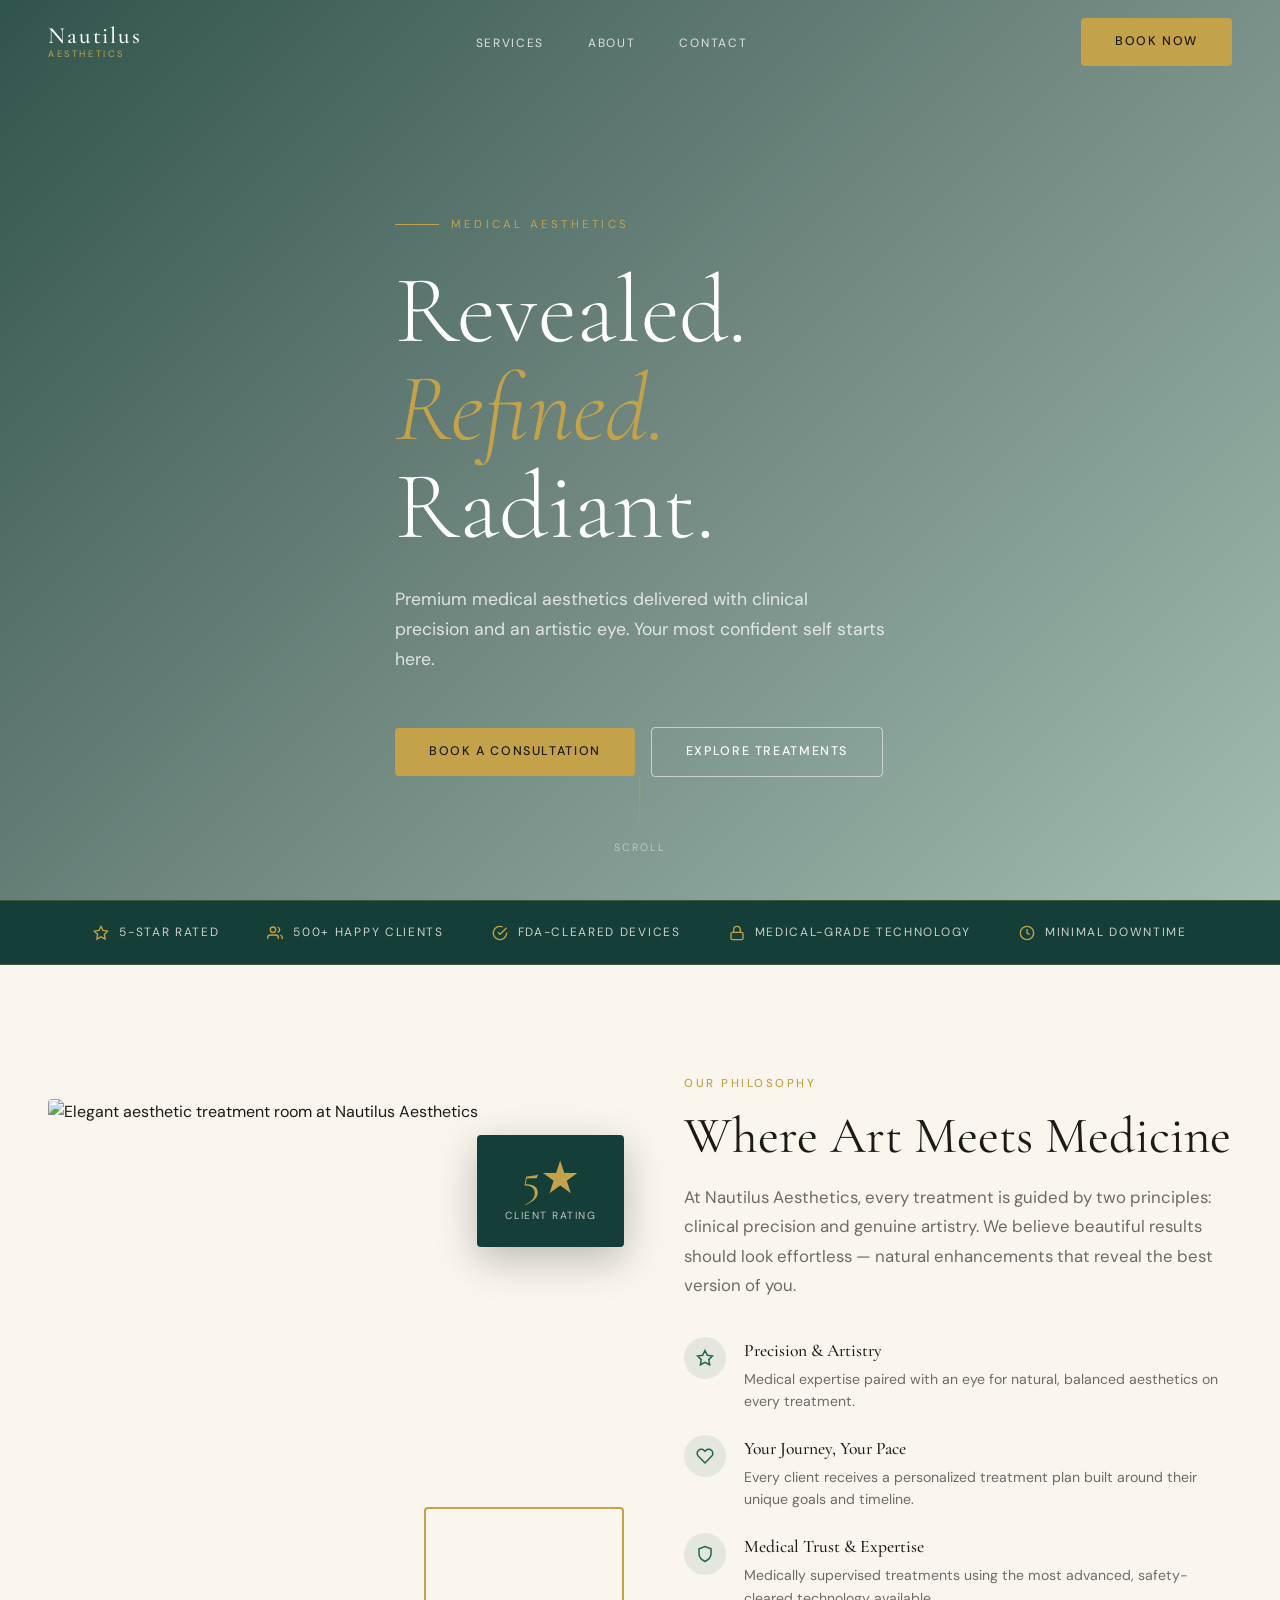
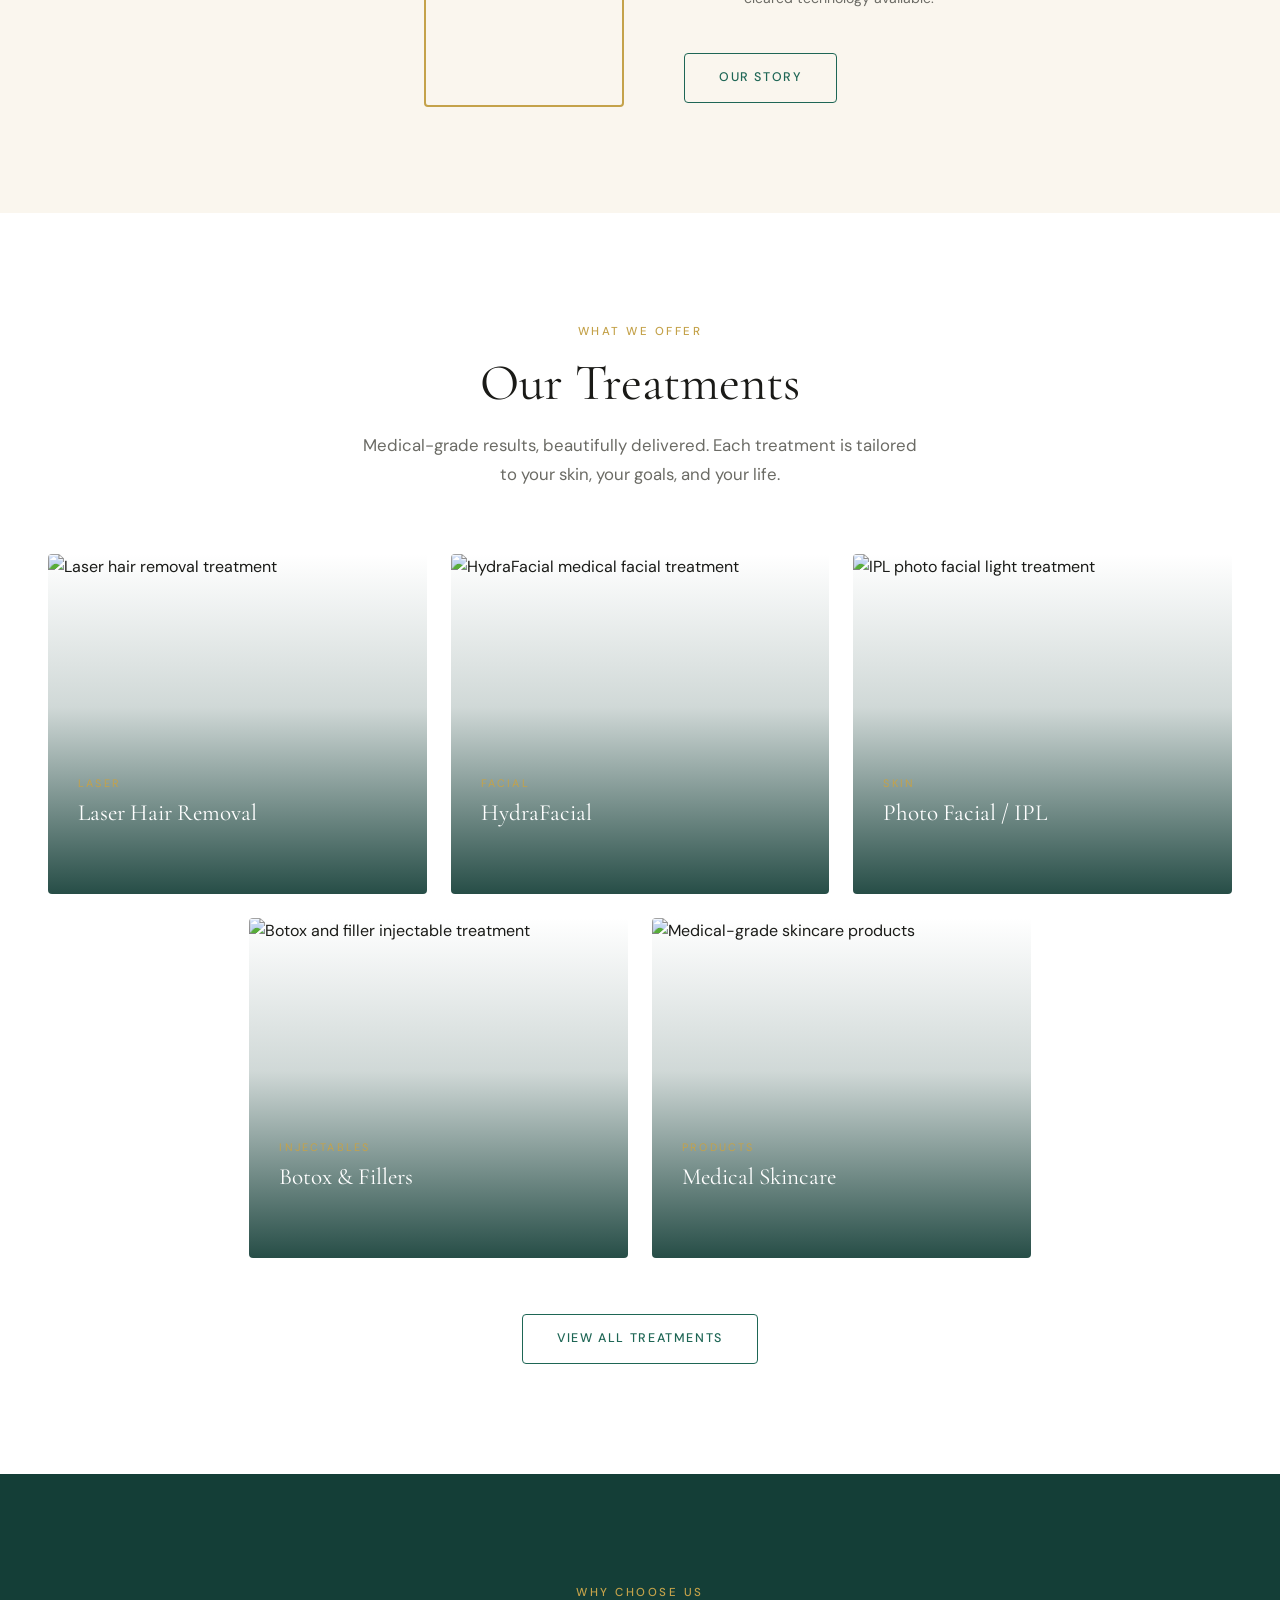
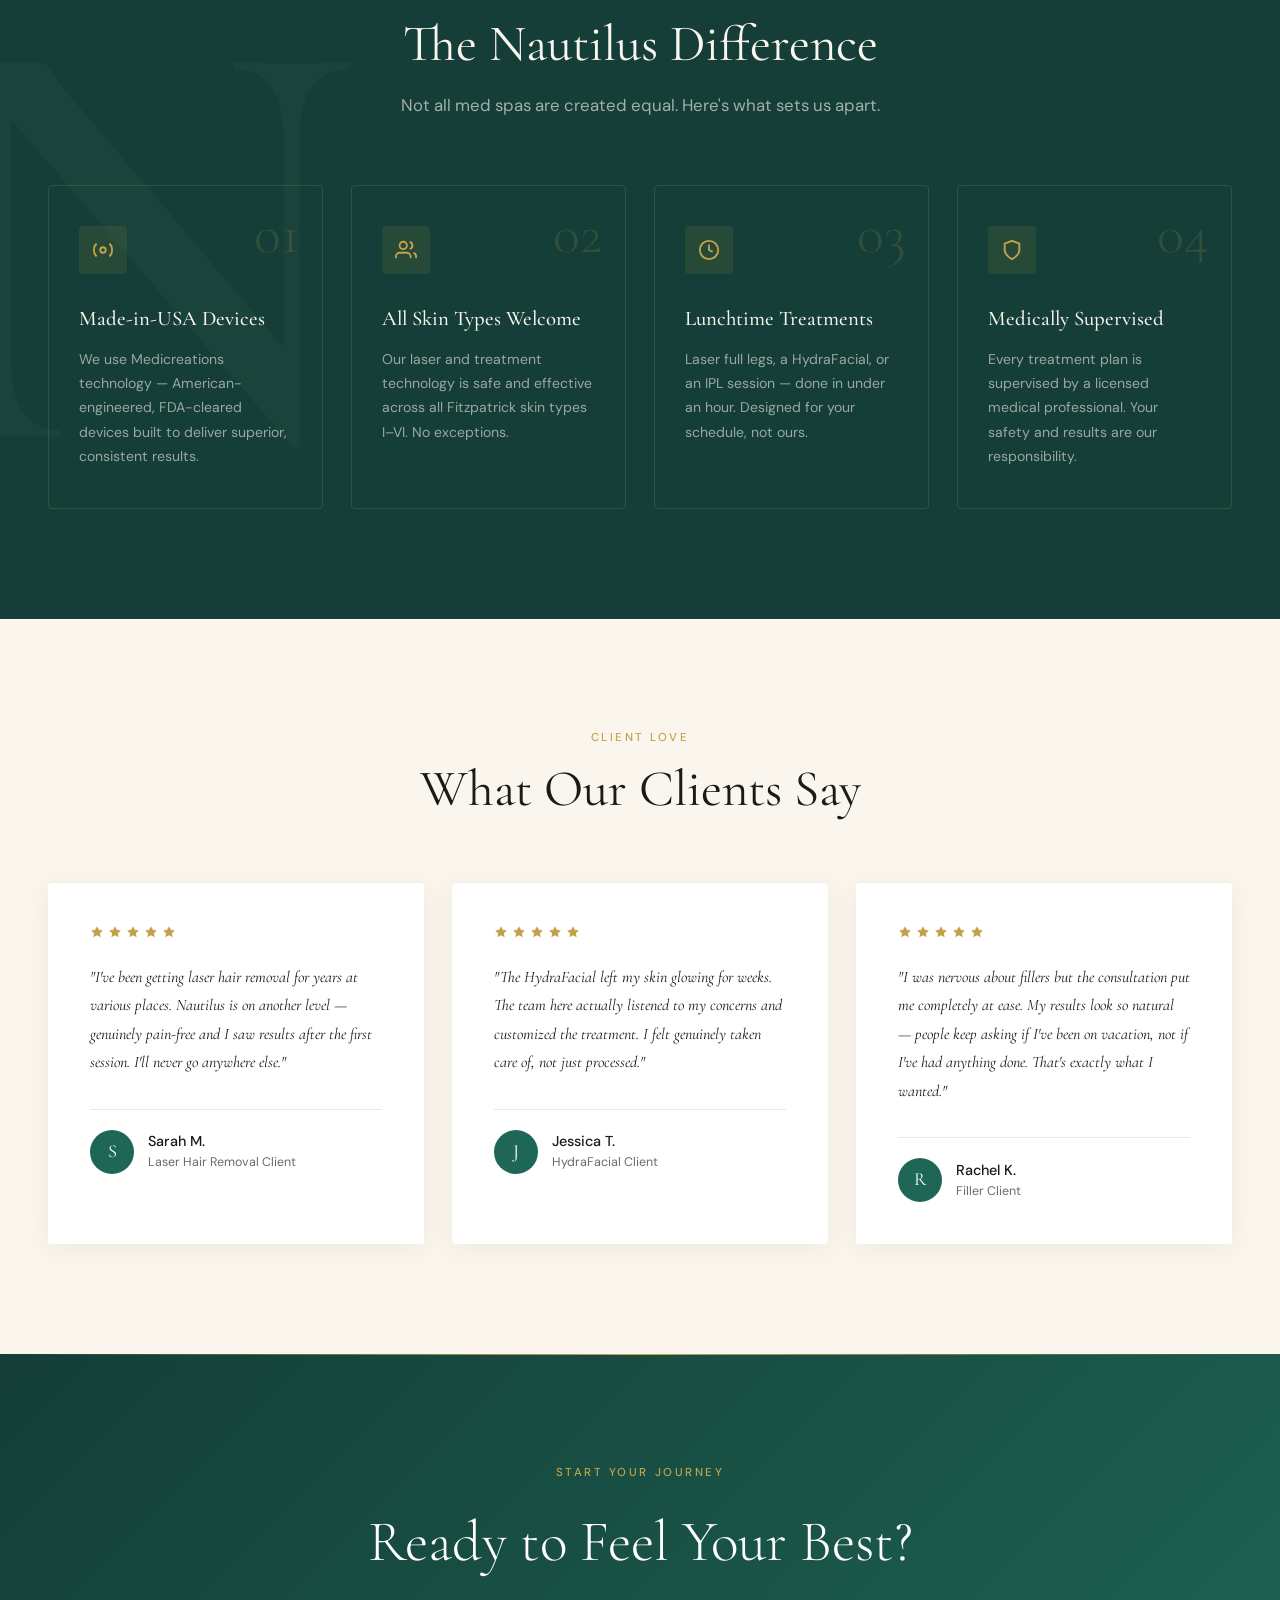
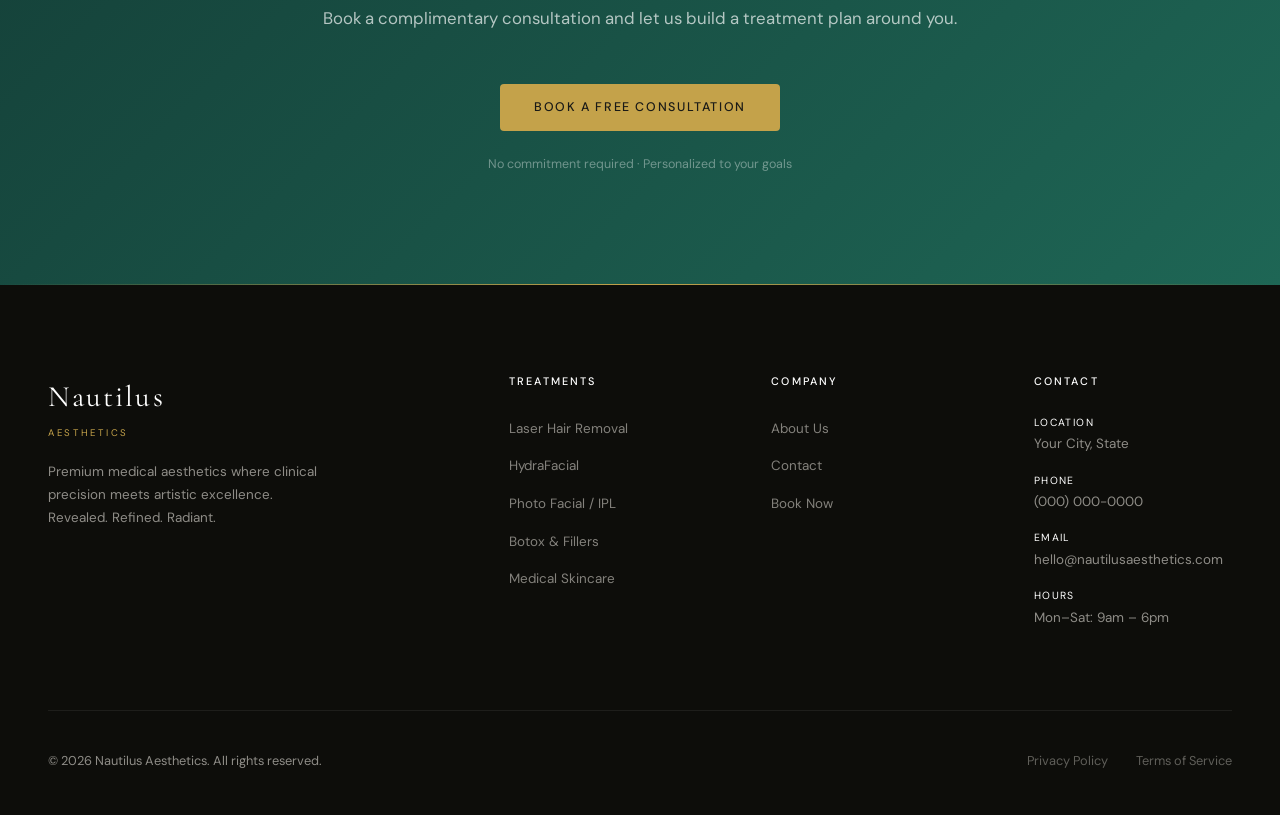
==== index.html @ 22742a62 "Initial commit: Nautilus Aesthetics website" ====
<!DOCTYPE html>
<html lang="en">
<head>
  <meta charset="UTF-8">
  <meta name="viewport" content="width=device-width, initial-scale=1.0">
  <meta name="description" content="Nautilus Aesthetics — Premium medical aesthetics. Laser hair removal, HydraFacial, IPL, Botox and fillers. Revealed. Refined. Radiant.">
  <title>Nautilus Aesthetics | Medical Spa</title>
  <link rel="stylesheet" href="css/styles.css">
</head>
<body>

  <!-- ===================== NAVIGATION ===================== -->
  <nav class="nav">
    <div class="nav__inner">
      <a href="index.html" class="nav__logo">
        <span class="nav__logo-name">Nautilus</span>
        <span class="nav__logo-sub">Aesthetics</span>
      </a>
      <ul class="nav__links">
        <li><a href="services.html">Services</a></li>
        <li><a href="about.html">About</a></li>
        <li><a href="contact.html">Contact</a></li>
      </ul>
      <div class="nav__cta">
        <!-- UPDATE: Replace href with your booking platform URL when ready -->
        <a href="contact.html" class="btn btn-primary">Book Now</a>
      </div>
      <button class="nav__hamburger" aria-label="Menu">
        <span></span><span></span><span></span>
      </button>
    </div>
  </nav>

  <!-- Mobile Drawer -->
  <div class="nav__mobile">
    <a href="services.html">Services</a>
    <a href="about.html">About</a>
    <a href="contact.html">Contact</a>
    <a href="contact.html" class="btn btn-primary">Book Now</a>
  </div>

  <!-- ===================== HERO ===================== -->
  <section class="hero">
    <div class="hero__bg"></div>
    <div class="hero__overlay"></div>
    <div class="container">
      <div class="hero__content">
        <span class="hero__eyebrow">Medical Aesthetics</span>
        <h1 class="hero__title">
          Revealed.<br>
          <em>Refined.</em><br>
          Radiant.
        </h1>
        <p class="hero__subtitle">
          Premium medical aesthetics delivered with clinical precision and an artistic eye. Your most confident self starts here.
        </p>
        <div class="hero__actions">
          <a href="contact.html" class="btn btn-primary">Book a Consultation</a>
          <a href="services.html" class="btn btn-outline-light">Explore Treatments</a>
        </div>
      </div>
    </div>
    <div class="hero__scroll">
      <div class="hero__scroll-bar"></div>
      <span>Scroll</span>
    </div>
  </section>

  <!-- ===================== TRUST BAR ===================== -->
  <div class="trust-bar">
    <div class="container">
      <div class="trust-bar__items">
        <div class="trust-bar__item">
          <svg width="16" height="16" fill="none" stroke="currentColor" stroke-width="2" viewBox="0 0 24 24"><polygon points="12 2 15.09 8.26 22 9.27 17 14.14 18.18 21.02 12 17.77 5.82 21.02 7 14.14 2 9.27 8.91 8.26 12 2"/></svg>
          <span>5-Star Rated</span>
        </div>
        <div class="trust-bar__item">
          <svg width="16" height="16" fill="none" stroke="currentColor" stroke-width="2" viewBox="0 0 24 24"><path d="M17 21v-2a4 4 0 0 0-4-4H5a4 4 0 0 0-4 4v2"/><circle cx="9" cy="7" r="4"/><path d="M23 21v-2a4 4 0 0 0-3-3.87"/><path d="M16 3.13a4 4 0 0 1 0 7.75"/></svg>
          <span>500+ Happy Clients</span>
        </div>
        <div class="trust-bar__item">
          <svg width="16" height="16" fill="none" stroke="currentColor" stroke-width="2" viewBox="0 0 24 24"><path d="M22 11.08V12a10 10 0 1 1-5.93-9.14"/><polyline points="22 4 12 14.01 9 11.01"/></svg>
          <span>FDA-Cleared Devices</span>
        </div>
        <div class="trust-bar__item">
          <svg width="16" height="16" fill="none" stroke="currentColor" stroke-width="2" viewBox="0 0 24 24"><rect x="3" y="11" width="18" height="11" rx="2" ry="2"/><path d="M7 11V7a5 5 0 0 1 10 0v4"/></svg>
          <span>Medical-Grade Technology</span>
        </div>
        <div class="trust-bar__item">
          <svg width="16" height="16" fill="none" stroke="currentColor" stroke-width="2" viewBox="0 0 24 24"><circle cx="12" cy="12" r="10"/><polyline points="12 6 12 12 16 14"/></svg>
          <span>Minimal Downtime</span>
        </div>
      </div>
    </div>
  </div>

  <!-- ===================== INTRO ===================== -->
  <section class="section section--ivory">
    <div class="container">
      <div class="intro__inner">
        <div class="intro__image-wrap fade-up">
          <img
            class="intro__image"
            src="https://images.unsplash.com/photo-1512290923902-8a9f81dc236c?auto=format&fit=crop&w=900&q=80"
            alt="Elegant aesthetic treatment room at Nautilus Aesthetics"
            loading="lazy"
          />
          <div class="intro__accent-border"></div>
          <div class="intro__stat-badge">
            <span class="intro__stat-number">5★</span>
            <span class="intro__stat-label">Client Rating</span>
          </div>
        </div>

        <div class="intro__text fade-up delay-2">
          <span class="section-tag">Our Philosophy</span>
          <h2 class="section-title">Where Art Meets Medicine</h2>
          <p class="section-subtitle">
            At Nautilus Aesthetics, every treatment is guided by two principles: clinical precision and genuine artistry. We believe beautiful results should look effortless — natural enhancements that reveal the best version of you.
          </p>
          <div class="intro__pillars">
            <div class="intro__pillar">
              <div class="intro__pillar-icon">
                <svg width="18" height="18" fill="none" stroke="currentColor" stroke-width="2" viewBox="0 0 24 24"><path d="M12 2l3.09 6.26L22 9.27l-5 4.87 1.18 6.88L12 17.77l-6.18 3.25L7 14.14 2 9.27l6.91-1.01L12 2z"/></svg>
              </div>
              <div class="intro__pillar-text">
                <h4>Precision &amp; Artistry</h4>
                <p>Medical expertise paired with an eye for natural, balanced aesthetics on every treatment.</p>
              </div>
            </div>
            <div class="intro__pillar">
              <div class="intro__pillar-icon">
                <svg width="18" height="18" fill="none" stroke="currentColor" stroke-width="2" viewBox="0 0 24 24"><path d="M20.84 4.61a5.5 5.5 0 0 0-7.78 0L12 5.67l-1.06-1.06a5.5 5.5 0 0 0-7.78 7.78l1.06 1.06L12 21.23l7.78-7.78 1.06-1.06a5.5 5.5 0 0 0 0-7.78z"/></svg>
              </div>
              <div class="intro__pillar-text">
                <h4>Your Journey, Your Pace</h4>
                <p>Every client receives a personalized treatment plan built around their unique goals and timeline.</p>
              </div>
            </div>
            <div class="intro__pillar">
              <div class="intro__pillar-icon">
                <svg width="18" height="18" fill="none" stroke="currentColor" stroke-width="2" viewBox="0 0 24 24"><path d="M12 22s8-4 8-10V5l-8-3-8 3v7c0 6 8 10 8 10z"/></svg>
              </div>
              <div class="intro__pillar-text">
                <h4>Medical Trust &amp; Expertise</h4>
                <p>Medically supervised treatments using the most advanced, safety-cleared technology available.</p>
              </div>
            </div>
          </div>
          <a href="about.html" class="btn btn-outline-dark">Our Story</a>
        </div>
      </div>
    </div>
  </section>

  <!-- ===================== SERVICES ===================== -->
  <section class="section section--white">
    <div class="container">
      <div class="section-header section-header--center fade-up">
        <span class="section-tag">What We Offer</span>
        <h2 class="section-title">Our Treatments</h2>
        <p class="section-subtitle">Medical-grade results, beautifully delivered. Each treatment is tailored to your skin, your goals, and your life.</p>
      </div>

      <div class="services__grid">
        <!-- Laser Hair Removal -->
        <a href="services.html#laser" class="service-card fade-up delay-1">
          <div class="service-card__img-wrap">
            <img class="service-card__img" src="https://images.unsplash.com/photo-1598440947619-2c35fc9aa908?auto=format&fit=crop&w=800&q=80" alt="Laser hair removal treatment" loading="lazy">
          </div>
          <div class="service-card__overlay"></div>
          <div class="service-card__body">
            <span class="service-card__tag">Laser</span>
            <h3 class="service-card__name">Laser Hair Removal</h3>
            <p class="service-card__excerpt">Fast, pain-free, permanent reduction. Full legs in a single lunchtime session — works on all skin types.</p>
            <span class="service-card__cta">Learn More →</span>
          </div>
        </a>

        <!-- HydraFacial -->
        <a href="services.html#hydrafacial" class="service-card fade-up delay-2">
          <div class="service-card__img-wrap">
            <img class="service-card__img" src="https://images.unsplash.com/photo-1570172619644-dfd03ed5d881?auto=format&fit=crop&w=800&q=80" alt="HydraFacial medical facial treatment" loading="lazy">
          </div>
          <div class="service-card__overlay"></div>
          <div class="service-card__body">
            <span class="service-card__tag">Facial</span>
            <h3 class="service-card__name">HydraFacial</h3>
            <p class="service-card__excerpt">Advanced medical facial with cleanse, exfoliate, extract, and hydrate in one transformative treatment. Zero downtime.</p>
            <span class="service-card__cta">Learn More →</span>
          </div>
        </a>

        <!-- Photo Facial / IPL -->
        <a href="services.html#ipl" class="service-card fade-up delay-3">
          <div class="service-card__img-wrap">
            <img class="service-card__img" src="https://images.unsplash.com/photo-1522337360788-8b13dee7a37e?auto=format&fit=crop&w=800&q=80" alt="IPL photo facial light treatment" loading="lazy">
          </div>
          <div class="service-card__overlay"></div>
          <div class="service-card__body">
            <span class="service-card__tag">Skin</span>
            <h3 class="service-card__name">Photo Facial / IPL</h3>
            <p class="service-card__excerpt">Intense Pulsed Light therapy targeting sun damage, hyperpigmentation, and redness for a luminous, even complexion.</p>
            <span class="service-card__cta">Learn More →</span>
          </div>
        </a>

        <!-- Botox & Fillers -->
        <a href="services.html#injectables" class="service-card fade-up delay-2">
          <div class="service-card__img-wrap">
            <img class="service-card__img" src="https://images.unsplash.com/photo-1616394584738-fc6e612e71b9?auto=format&fit=crop&w=800&q=80" alt="Botox and filler injectable treatment" loading="lazy">
          </div>
          <div class="service-card__overlay"></div>
          <div class="service-card__body">
            <span class="service-card__tag">Injectables</span>
            <h3 class="service-card__name">Botox &amp; Fillers</h3>
            <p class="service-card__excerpt">Natural-looking facial rebalancing with precision neuromodulators and volume-restoring dermal fillers.</p>
            <span class="service-card__cta">Learn More →</span>
          </div>
        </a>

        <!-- Skincare -->
        <a href="services.html#skincare" class="service-card fade-up delay-3">
          <div class="service-card__img-wrap">
            <img class="service-card__img" src="https://images.unsplash.com/photo-1556228578-8c89e6adf883?auto=format&fit=crop&w=800&q=80" alt="Medical-grade skincare products" loading="lazy">
          </div>
          <div class="service-card__overlay"></div>
          <div class="service-card__body">
            <span class="service-card__tag">Products</span>
            <h3 class="service-card__name">Medical Skincare</h3>
            <p class="service-card__excerpt">Prescription-strength, medical-grade skincare curated for your skin type and treatment goals.</p>
            <span class="service-card__cta">Learn More →</span>
          </div>
        </a>
      </div>

      <div style="text-align:center; margin-top:56px;" class="fade-up">
        <a href="services.html" class="btn btn-outline-dark">View All Treatments</a>
      </div>
    </div>
  </section>

  <!-- ===================== WHY NAUTILUS ===================== -->
  <section class="section section--dark why">
    <div class="container">
      <div class="section-header section-header--center fade-up">
        <span class="section-tag">Why Choose Us</span>
        <h2 class="section-title">The Nautilus Difference</h2>
        <p class="section-subtitle" style="color:rgba(250,246,238,0.62)">Not all med spas are created equal. Here's what sets us apart.</p>
      </div>

      <div class="why__cards">
        <div class="why-card fade-up delay-1">
          <span class="why-card__num">01</span>
          <div class="why-card__icon">
            <svg width="22" height="22" fill="none" stroke="currentColor" stroke-width="2" viewBox="0 0 24 24"><circle cx="12" cy="12" r="3"/><path d="M19.07 4.93a10 10 0 0 1 0 14.14M4.93 4.93a10 10 0 0 0 0 14.14"/></svg>
          </div>
          <h3 class="why-card__title">Made-in-USA Devices</h3>
          <p class="why-card__desc">We use Medicreations technology — American-engineered, FDA-cleared devices built to deliver superior, consistent results.</p>
        </div>

        <div class="why-card fade-up delay-2">
          <span class="why-card__num">02</span>
          <div class="why-card__icon">
            <svg width="22" height="22" fill="none" stroke="currentColor" stroke-width="2" viewBox="0 0 24 24"><path d="M17 21v-2a4 4 0 0 0-4-4H5a4 4 0 0 0-4 4v2"/><circle cx="9" cy="7" r="4"/><path d="M23 21v-2a4 4 0 0 0-3-3.87"/><path d="M16 3.13a4 4 0 0 1 0 7.75"/></svg>
          </div>
          <h3 class="why-card__title">All Skin Types Welcome</h3>
          <p class="why-card__desc">Our laser and treatment technology is safe and effective across all Fitzpatrick skin types I–VI. No exceptions.</p>
        </div>

        <div class="why-card fade-up delay-3">
          <span class="why-card__num">03</span>
          <div class="why-card__icon">
            <svg width="22" height="22" fill="none" stroke="currentColor" stroke-width="2" viewBox="0 0 24 24"><circle cx="12" cy="12" r="10"/><polyline points="12 6 12 12 16 14"/></svg>
          </div>
          <h3 class="why-card__title">Lunchtime Treatments</h3>
          <p class="why-card__desc">Laser full legs, a HydraFacial, or an IPL session — done in under an hour. Designed for your schedule, not ours.</p>
        </div>

        <div class="why-card fade-up delay-4">
          <span class="why-card__num">04</span>
          <div class="why-card__icon">
            <svg width="22" height="22" fill="none" stroke="currentColor" stroke-width="2" viewBox="0 0 24 24"><path d="M12 22s8-4 8-10V5l-8-3-8 3v7c0 6 8 10 8 10z"/></svg>
          </div>
          <h3 class="why-card__title">Medically Supervised</h3>
          <p class="why-card__desc">Every treatment plan is supervised by a licensed medical professional. Your safety and results are our responsibility.</p>
        </div>
      </div>
    </div>
  </section>

  <!-- ===================== TESTIMONIALS ===================== -->
  <section class="section section--ivory">
    <div class="container">
      <div class="section-header section-header--center fade-up">
        <span class="section-tag">Client Love</span>
        <h2 class="section-title">What Our Clients Say</h2>
      </div>

      <div class="testimonials__grid">
        <div class="testimonial fade-up delay-1">
          <div class="testimonial__stars">
            <svg width="14" height="14" fill="currentColor" viewBox="0 0 24 24"><polygon points="12 2 15.09 8.26 22 9.27 17 14.14 18.18 21.02 12 17.77 5.82 21.02 7 14.14 2 9.27 8.91 8.26 12 2"/></svg>
            <svg width="14" height="14" fill="currentColor" viewBox="0 0 24 24"><polygon points="12 2 15.09 8.26 22 9.27 17 14.14 18.18 21.02 12 17.77 5.82 21.02 7 14.14 2 9.27 8.91 8.26 12 2"/></svg>
            <svg width="14" height="14" fill="currentColor" viewBox="0 0 24 24"><polygon points="12 2 15.09 8.26 22 9.27 17 14.14 18.18 21.02 12 17.77 5.82 21.02 7 14.14 2 9.27 8.91 8.26 12 2"/></svg>
            <svg width="14" height="14" fill="currentColor" viewBox="0 0 24 24"><polygon points="12 2 15.09 8.26 22 9.27 17 14.14 18.18 21.02 12 17.77 5.82 21.02 7 14.14 2 9.27 8.91 8.26 12 2"/></svg>
            <svg width="14" height="14" fill="currentColor" viewBox="0 0 24 24"><polygon points="12 2 15.09 8.26 22 9.27 17 14.14 18.18 21.02 12 17.77 5.82 21.02 7 14.14 2 9.27 8.91 8.26 12 2"/></svg>
          </div>
          <p class="testimonial__quote">"I've been getting laser hair removal for years at various places. Nautilus is on another level — genuinely pain-free and I saw results after the first session. I'll never go anywhere else."</p>
          <div class="testimonial__author">
            <div class="testimonial__avatar">S</div>
            <div>
              <div class="testimonial__name">Sarah M.</div>
              <div class="testimonial__detail">Laser Hair Removal Client</div>
            </div>
          </div>
        </div>

        <div class="testimonial fade-up delay-2">
          <div class="testimonial__stars">
            <svg width="14" height="14" fill="currentColor" viewBox="0 0 24 24"><polygon points="12 2 15.09 8.26 22 9.27 17 14.14 18.18 21.02 12 17.77 5.82 21.02 7 14.14 2 9.27 8.91 8.26 12 2"/></svg>
            <svg width="14" height="14" fill="currentColor" viewBox="0 0 24 24"><polygon points="12 2 15.09 8.26 22 9.27 17 14.14 18.18 21.02 12 17.77 5.82 21.02 7 14.14 2 9.27 8.91 8.26 12 2"/></svg>
            <svg width="14" height="14" fill="currentColor" viewBox="0 0 24 24"><polygon points="12 2 15.09 8.26 22 9.27 17 14.14 18.18 21.02 12 17.77 5.82 21.02 7 14.14 2 9.27 8.91 8.26 12 2"/></svg>
            <svg width="14" height="14" fill="currentColor" viewBox="0 0 24 24"><polygon points="12 2 15.09 8.26 22 9.27 17 14.14 18.18 21.02 12 17.77 5.82 21.02 7 14.14 2 9.27 8.91 8.26 12 2"/></svg>
            <svg width="14" height="14" fill="currentColor" viewBox="0 0 24 24"><polygon points="12 2 15.09 8.26 22 9.27 17 14.14 18.18 21.02 12 17.77 5.82 21.02 7 14.14 2 9.27 8.91 8.26 12 2"/></svg>
          </div>
          <p class="testimonial__quote">"The HydraFacial left my skin glowing for weeks. The team here actually listened to my concerns and customized the treatment. I felt genuinely taken care of, not just processed."</p>
          <div class="testimonial__author">
            <div class="testimonial__avatar">J</div>
            <div>
              <div class="testimonial__name">Jessica T.</div>
              <div class="testimonial__detail">HydraFacial Client</div>
            </div>
          </div>
        </div>

        <div class="testimonial fade-up delay-3">
          <div class="testimonial__stars">
            <svg width="14" height="14" fill="currentColor" viewBox="0 0 24 24"><polygon points="12 2 15.09 8.26 22 9.27 17 14.14 18.18 21.02 12 17.77 5.82 21.02 7 14.14 2 9.27 8.91 8.26 12 2"/></svg>
            <svg width="14" height="14" fill="currentColor" viewBox="0 0 24 24"><polygon points="12 2 15.09 8.26 22 9.27 17 14.14 18.18 21.02 12 17.77 5.82 21.02 7 14.14 2 9.27 8.91 8.26 12 2"/></svg>
            <svg width="14" height="14" fill="currentColor" viewBox="0 0 24 24"><polygon points="12 2 15.09 8.26 22 9.27 17 14.14 18.18 21.02 12 17.77 5.82 21.02 7 14.14 2 9.27 8.91 8.26 12 2"/></svg>
            <svg width="14" height="14" fill="currentColor" viewBox="0 0 24 24"><polygon points="12 2 15.09 8.26 22 9.27 17 14.14 18.18 21.02 12 17.77 5.82 21.02 7 14.14 2 9.27 8.91 8.26 12 2"/></svg>
            <svg width="14" height="14" fill="currentColor" viewBox="0 0 24 24"><polygon points="12 2 15.09 8.26 22 9.27 17 14.14 18.18 21.02 12 17.77 5.82 21.02 7 14.14 2 9.27 8.91 8.26 12 2"/></svg>
          </div>
          <p class="testimonial__quote">"I was nervous about fillers but the consultation put me completely at ease. My results look so natural — people keep asking if I've been on vacation, not if I've had anything done. That's exactly what I wanted."</p>
          <div class="testimonial__author">
            <div class="testimonial__avatar">R</div>
            <div>
              <div class="testimonial__name">Rachel K.</div>
              <div class="testimonial__detail">Filler Client</div>
            </div>
          </div>
        </div>
      </div>
    </div>
  </section>

  <!-- ===================== CTA BANNER ===================== -->
  <section class="cta-banner">
    <div class="container">
      <div class="fade-up">
        <span class="section-tag" style="color:var(--clr-accent)">Start Your Journey</span>
        <h2 class="cta-banner__title">Ready to Feel Your Best?</h2>
        <p class="cta-banner__sub">Book a complimentary consultation and let us build a treatment plan around you.</p>
        <a href="contact.html" class="btn btn-primary">Book a Free Consultation</a>
        <p class="cta-banner__note">No commitment required · Personalized to your goals</p>
      </div>
    </div>
  </section>

  <!-- ===================== FOOTER ===================== -->
  <footer class="footer">
    <div class="container">
      <div class="footer__grid">
        <div>
          <span class="footer__brand-name">Nautilus</span>
          <span class="footer__brand-sub">Aesthetics</span>
          <p class="footer__brand-desc">Premium medical aesthetics where clinical precision meets artistic excellence. Revealed. Refined. Radiant.</p>
        </div>
        <div>
          <div class="footer__col-label">Treatments</div>
          <ul class="footer__links">
            <li><a href="services.html#laser">Laser Hair Removal</a></li>
            <li><a href="services.html#hydrafacial">HydraFacial</a></li>
            <li><a href="services.html#ipl">Photo Facial / IPL</a></li>
            <li><a href="services.html#injectables">Botox &amp; Fillers</a></li>
            <li><a href="services.html#skincare">Medical Skincare</a></li>
          </ul>
        </div>
        <div>
          <div class="footer__col-label">Company</div>
          <ul class="footer__links">
            <li><a href="about.html">About Us</a></li>
            <li><a href="contact.html">Contact</a></li>
            <li><a href="contact.html">Book Now</a></li>
          </ul>
        </div>
        <div>
          <div class="footer__col-label">Contact</div>
          <dl class="footer__contact">
            <dt>Location</dt>
            <dd>Your City, State</dd>
            <dt>Phone</dt>
            <dd>(000) 000-0000</dd>
            <dt>Email</dt>
            <dd>hello@nautilusaesthetics.com</dd>
            <dt>Hours</dt>
            <dd>Mon–Sat: 9am – 6pm</dd>
          </dl>
        </div>
      </div>
      <div class="footer__bottom">
        <p class="footer__copy">&copy; 2026 Nautilus Aesthetics. All rights reserved.</p>
        <nav class="footer__legal">
          <a href="#">Privacy Policy</a>
          <a href="#">Terms of Service</a>
        </nav>
      </div>
    </div>
  </footer>

  <script src="js/main.js"></script>
</body>
</html>
---- css/styles.css ----
/* ============================================================
   NAUTILUS AESTHETICS — STYLESHEET
   ============================================================
   AGENCY BLUEPRINT: To rebrand for a new client, edit only
   the CSS custom properties in the :root block below.
   Everything else adapts automatically.
   ============================================================ */

@import url('https://fonts.googleapis.com/css2?family=Cormorant+Garamond:ital,wght@0,300;0,400;0,500;0,600;1,300;1,400;1,500&family=DM+Sans:ital,opsz,wght@0,9..40,300;0,9..40,400;0,9..40,500;0,9..40,600;1,9..40,300;1,9..40,400&display=swap');

/* ---- Brand Variables ---------------------------------------- */
:root {
  /* Colors */
  --clr-primary:       #1E6655;
  --clr-primary-dark:  #143E37;
  --clr-accent:        #C4A24A;
  --clr-accent-light:  #d4b76a;
  --clr-ivory:         #FAF6EE;
  --clr-ivory-dark:    #ede8dc;
  --clr-text:          #1A1A17;
  --clr-text-muted:    #6b6b65;
  --clr-white:         #ffffff;
  --clr-black:         #0d0d0a;

  /* Typography */
  --font-display: 'Cormorant Garamond', Georgia, serif;
  --font-body:    'DM Sans', system-ui, sans-serif;

  /* Layout */
  --container-max:  1240px;
  --nav-height:     84px;
  --section-gap:    110px;
  --radius:         4px;

  /* Motion */
  --ease:            cubic-bezier(0.4, 0, 0.2, 1);
  --transition-fast: 0.2s cubic-bezier(0.4, 0, 0.2, 1);
  --transition-med:  0.45s cubic-bezier(0.4, 0, 0.2, 1);
}

/* ---- Reset ----------------------------------------------------- */
*, *::before, *::after { box-sizing: border-box; margin: 0; padding: 0; }
html { scroll-behavior: smooth; -webkit-font-smoothing: antialiased; }
body { font-family: var(--font-body); color: var(--clr-text); background: var(--clr-ivory); line-height: 1.6; overflow-x: hidden; }
img { max-width: 100%; display: block; }
a { color: inherit; text-decoration: none; }
button { cursor: pointer; font-family: var(--font-body); border: none; background: none; }
ul { list-style: none; }

/* ---- Utilities ------------------------------------------------ */
.container {
  max-width: var(--container-max);
  margin: 0 auto;
  padding: 0 28px;
}
.section { padding: var(--section-gap) 0; }
.section--dark   { background: var(--clr-primary-dark); }
.section--ivory  { background: var(--clr-ivory); }
.section--white  { background: var(--clr-white); }

.section-tag {
  display: block;
  font-size: 0.72rem;
  font-weight: 500;
  letter-spacing: 0.22em;
  text-transform: uppercase;
  color: var(--clr-accent);
  margin-bottom: 14px;
}
.section-title {
  font-family: var(--font-display);
  font-size: clamp(2rem, 4vw, 3.25rem);
  font-weight: 400;
  line-height: 1.12;
  margin-bottom: 18px;
}
.section-subtitle {
  font-size: 1.05rem;
  color: var(--clr-text-muted);
  line-height: 1.75;
  max-width: 560px;
}
.section-header { margin-bottom: 64px; }
.section-header--center { text-align: center; }
.section-header--center .section-subtitle { margin: 0 auto; }

/* ---- Buttons -------------------------------------------------- */
.btn {
  display: inline-flex;
  align-items: center;
  gap: 8px;
  padding: 14px 34px;
  font-family: var(--font-body);
  font-size: 0.78rem;
  font-weight: 500;
  letter-spacing: 0.13em;
  text-transform: uppercase;
  border-radius: var(--radius);
  transition: var(--transition-fast);
  white-space: nowrap;
}
.btn-primary {
  background: var(--clr-accent);
  color: var(--clr-text);
}
.btn-primary:hover {
  background: var(--clr-accent-light);
  transform: translateY(-2px);
  box-shadow: 0 10px 28px rgba(196,162,74,0.35);
}
.btn-outline-light {
  border: 1px solid rgba(255,255,255,0.55);
  color: var(--clr-white);
}
.btn-outline-light:hover {
  background: rgba(255,255,255,0.1);
  border-color: var(--clr-white);
}
.btn-outline-dark {
  border: 1px solid var(--clr-primary);
  color: var(--clr-primary);
}
.btn-outline-dark:hover {
  background: var(--clr-primary);
  color: var(--clr-white);
}
.btn-full { width: 100%; justify-content: center; }

/* ---- Navigation ----------------------------------------------- */
.nav {
  position: fixed;
  top: 0; left: 0; right: 0;
  z-index: 1000;
  height: var(--nav-height);
  display: flex;
  align-items: center;
  transition: background var(--transition-med), box-shadow var(--transition-med);
}
.nav.scrolled {
  background: var(--clr-primary-dark);
  box-shadow: 0 2px 24px rgba(0,0,0,0.28);
}
.nav__inner {
  max-width: var(--container-max);
  width: 100%;
  margin: 0 auto;
  padding: 0 28px;
  display: flex;
  align-items: center;
  justify-content: space-between;
}
.nav__logo { line-height: 1; }
.nav__logo-name {
  font-family: var(--font-display);
  font-size: 1.45rem;
  font-weight: 500;
  color: var(--clr-white);
  letter-spacing: 0.08em;
  display: block;
}
.nav__logo-sub {
  font-family: var(--font-body);
  font-size: 0.58rem;
  letter-spacing: 0.28em;
  text-transform: uppercase;
  color: var(--clr-accent);
  display: block;
  margin-top: 2px;
}
.nav__links {
  display: flex;
  align-items: center;
  gap: 44px;
}
.nav__links a {
  font-size: 0.75rem;
  letter-spacing: 0.14em;
  text-transform: uppercase;
  color: rgba(255,255,255,0.8);
  transition: color var(--transition-fast);
  position: relative;
}
.nav__links a::after {
  content: '';
  position: absolute;
  bottom: -4px; left: 0;
  width: 0; height: 1px;
  background: var(--clr-accent);
  transition: width var(--transition-fast);
}
.nav__links a:hover { color: var(--clr-white); }
.nav__links a:hover::after { width: 100%; }
.nav__hamburger {
  display: none;
  flex-direction: column;
  gap: 5px;
  width: 26px;
  cursor: pointer;
  padding: 4px 0;
}
.nav__hamburger span {
  display: block;
  height: 1.5px;
  background: var(--clr-white);
  transition: var(--transition-fast);
  transform-origin: left;
}

/* Mobile drawer */
.nav__mobile {
  display: none;
  position: fixed;
  top: var(--nav-height); left: 0; right: 0;
  background: var(--clr-primary-dark);
  padding: 36px 28px 48px;
  flex-direction: column;
  gap: 0;
  z-index: 998;
  border-top: 1px solid rgba(196,162,74,0.2);
}
.nav__mobile.open { display: flex; }
.nav__mobile a {
  display: block;
  padding: 16px 0;
  font-size: 0.85rem;
  letter-spacing: 0.14em;
  text-transform: uppercase;
  color: rgba(250,246,238,0.85);
  border-bottom: 1px solid rgba(255,255,255,0.08);
  transition: color var(--transition-fast);
}
.nav__mobile a:hover { color: var(--clr-accent); }
.nav__mobile .btn { margin-top: 28px; width: 100%; justify-content: center; }

/* ---- Hero ------------------------------------------------------ */
.hero {
  min-height: 100vh;
  display: flex;
  align-items: center;
  position: relative;
  overflow: hidden;
  padding-top: var(--nav-height);
}
.hero__bg {
  position: absolute;
  inset: 0;
  background-image: url('https://images.unsplash.com/photo-1540555700478-4be289fbecef?auto=format&fit=crop&w=1920&q=85');
  background-size: cover;
  background-position: center 30%;
  transform: scale(1.06);
  transition: transform 10s ease;
}
.hero__bg.loaded { transform: scale(1); }
.hero__overlay {
  position: absolute;
  inset: 0;
  background: linear-gradient(135deg, rgba(20,62,55,0.88) 0%, rgba(20,62,55,0.6) 50%, rgba(30,102,85,0.4) 100%);
}
.hero__content {
  position: relative;
  z-index: 1;
  max-width: 680px;
}
.hero__eyebrow {
  display: inline-flex;
  align-items: center;
  gap: 12px;
  font-size: 0.72rem;
  letter-spacing: 0.28em;
  text-transform: uppercase;
  color: var(--clr-accent);
  margin-bottom: 28px;
}
.hero__eyebrow::before {
  content: '';
  display: block;
  width: 44px;
  height: 1px;
  background: var(--clr-accent);
}
.hero__title {
  font-family: var(--font-display);
  font-size: clamp(3.2rem, 7.5vw, 6.5rem);
  font-weight: 300;
  color: var(--clr-white);
  line-height: 1.02;
  margin-bottom: 28px;
}
.hero__title em {
  font-style: italic;
  color: var(--clr-accent);
}
.hero__subtitle {
  font-size: 1.1rem;
  color: rgba(255,255,255,0.78);
  line-height: 1.72;
  max-width: 490px;
  margin-bottom: 52px;
}
.hero__actions {
  display: flex;
  flex-wrap: wrap;
  gap: 16px;
  align-items: center;
}
.hero__scroll {
  position: absolute;
  bottom: 44px;
  left: 50%;
  transform: translateX(-50%);
  z-index: 1;
  display: flex;
  flex-direction: column;
  align-items: center;
  gap: 10px;
  color: rgba(255,255,255,0.45);
  font-size: 0.67rem;
  letter-spacing: 0.18em;
  text-transform: uppercase;
}
.hero__scroll-bar {
  width: 1px;
  height: 52px;
  background: linear-gradient(to bottom, rgba(196,162,74,0.8), transparent);
  animation: scrollAnim 2s ease-in-out infinite;
}
@keyframes scrollAnim {
  0%,100% { transform: scaleY(1); opacity: 0.7; }
  50% { transform: scaleY(0.7); opacity: 0.3; }
}

/* ---- Trust Bar ------------------------------------------------- */
.trust-bar {
  background: var(--clr-primary-dark);
  padding: 22px 0;
  border-top: 1px solid rgba(196,162,74,0.25);
  border-bottom: 1px solid rgba(196,162,74,0.25);
}
.trust-bar__items {
  display: flex;
  align-items: center;
  justify-content: center;
  flex-wrap: wrap;
  gap: 48px;
}
.trust-bar__item {
  display: flex;
  align-items: center;
  gap: 10px;
  font-size: 0.75rem;
  letter-spacing: 0.14em;
  text-transform: uppercase;
  color: rgba(250,246,238,0.8);
  white-space: nowrap;
}
.trust-bar__item svg { color: var(--clr-accent); flex-shrink: 0; }

/* ---- Intro / About Preview ------------------------------------- */
.intro__inner {
  display: grid;
  grid-template-columns: 1fr 1fr;
  gap: 88px;
  align-items: center;
}
.intro__image-wrap { position: relative; }
.intro__image {
  width: 100%;
  height: 580px;
  object-fit: cover;
  border-radius: var(--radius);
}
.intro__accent-border {
  position: absolute;
  bottom: -28px; right: -28px;
  width: 200px; height: 200px;
  border: 2px solid var(--clr-accent);
  border-radius: var(--radius);
  z-index: -1;
}
.intro__stat-badge {
  position: absolute;
  top: 36px; right: -28px;
  background: var(--clr-primary-dark);
  color: var(--clr-ivory);
  padding: 22px 28px;
  text-align: center;
  border-radius: var(--radius);
  box-shadow: 0 12px 40px rgba(0,0,0,0.25);
}
.intro__stat-number {
  font-family: var(--font-display);
  font-size: 2.8rem;
  font-weight: 400;
  color: var(--clr-accent);
  display: block;
  line-height: 1;
}
.intro__stat-label {
  font-size: 0.65rem;
  letter-spacing: 0.14em;
  text-transform: uppercase;
  display: block;
  margin-top: 6px;
  opacity: 0.75;
}
.intro__text .section-subtitle { margin-bottom: 36px; }
.intro__pillars {
  display: flex;
  flex-direction: column;
  gap: 22px;
  margin: 32px 0 44px;
}
.intro__pillar {
  display: flex;
  align-items: flex-start;
  gap: 18px;
}
.intro__pillar-icon {
  width: 42px; height: 42px;
  border-radius: 50%;
  background: rgba(30,102,85,0.1);
  display: flex;
  align-items: center;
  justify-content: center;
  color: var(--clr-primary);
  flex-shrink: 0;
}
.intro__pillar-text h4 {
  font-family: var(--font-display);
  font-size: 1.1rem;
  font-weight: 500;
  margin-bottom: 3px;
}
.intro__pillar-text p { font-size: 0.88rem; color: var(--clr-text-muted); line-height: 1.6; }

/* ---- Services Grid (Home) -------------------------------------- */
.services__grid {
  display: grid;
  grid-template-columns: repeat(6, 1fr);
  gap: 24px;
}
.service-card:nth-child(1),
.service-card:nth-child(2),
.service-card:nth-child(3) { grid-column: span 2; }
.service-card:nth-child(4) { grid-column: 2 / span 2; }
.service-card:nth-child(5) { grid-column: 4 / span 2; }

.service-card {
  position: relative;
  overflow: hidden;
  border-radius: var(--radius);
  cursor: pointer;
}
.service-card__img-wrap { height: 340px; overflow: hidden; }
.service-card__img {
  width: 100%;
  height: 100%;
  object-fit: cover;
  transition: transform 0.65s var(--ease);
}
.service-card:hover .service-card__img { transform: scale(1.06); }
.service-card__overlay {
  position: absolute;
  inset: 0;
  background: linear-gradient(to top, rgba(20,62,55,0.92) 0%, rgba(20,62,55,0.2) 55%, transparent 100%);
  transition: var(--transition-med);
}
.service-card:hover .service-card__overlay {
  background: linear-gradient(to top, rgba(20,62,55,0.97) 0%, rgba(20,62,55,0.55) 60%, rgba(20,62,55,0.1) 100%);
}
.service-card__body {
  position: absolute;
  bottom: 0; left: 0; right: 0;
  padding: 30px;
}
.service-card__tag {
  display: block;
  font-size: 0.68rem;
  letter-spacing: 0.2em;
  text-transform: uppercase;
  color: var(--clr-accent);
  margin-bottom: 8px;
}
.service-card__name {
  font-family: var(--font-display);
  font-size: 1.45rem;
  font-weight: 400;
  color: var(--clr-white);
  line-height: 1.2;
}
.service-card__excerpt {
  font-size: 0.84rem;
  color: rgba(255,255,255,0.72);
  line-height: 1.6;
  margin-top: 10px;
  max-height: 0;
  overflow: hidden;
  opacity: 0;
  transition: max-height 0.4s var(--ease), opacity 0.35s ease, margin 0.3s ease;
}
.service-card:hover .service-card__excerpt { max-height: 70px; opacity: 1; }
.service-card__cta {
  display: inline-flex;
  align-items: center;
  gap: 6px;
  font-size: 0.72rem;
  letter-spacing: 0.14em;
  text-transform: uppercase;
  color: var(--clr-accent);
  margin-top: 14px;
  max-height: 0;
  overflow: hidden;
  opacity: 0;
  transition: max-height 0.4s var(--ease), opacity 0.35s ease;
}
.service-card:hover .service-card__cta { max-height: 28px; opacity: 1; }

/* ---- Services Page -------------------------------------------- */
.page-hero {
  min-height: 45vh;
  display: flex;
  align-items: flex-end;
  padding-bottom: 64px;
  background-size: cover;
  background-position: center;
  position: relative;
  padding-top: var(--nav-height);
}
.page-hero::before {
  content: '';
  position: absolute;
  inset: 0;
  background: linear-gradient(to bottom, rgba(20,62,55,0.55) 0%, rgba(20,62,55,0.88) 100%);
}
.page-hero__content { position: relative; z-index: 1; }
.page-hero__title {
  font-family: var(--font-display);
  font-size: clamp(2.8rem, 6vw, 5.5rem);
  font-weight: 300;
  color: var(--clr-white);
  line-height: 1.08;
}
.page-hero__sub { color: rgba(255,255,255,0.72); font-size: 1.05rem; margin-top: 10px; }

.services-list { padding: var(--section-gap) 0; background: var(--clr-ivory); }
.service-block {
  padding: 80px 0;
  border-bottom: 1px solid var(--clr-ivory-dark);
}
.service-block:last-child { border-bottom: none; padding-bottom: 0; }
.service-block__inner {
  display: grid;
  grid-template-columns: 1fr 1fr;
  gap: 80px;
  align-items: center;
}
.service-block__inner--flip { direction: rtl; }
.service-block__inner--flip > * { direction: ltr; }
.service-block__img {
  width: 100%;
  height: 500px;
  object-fit: cover;
  border-radius: var(--radius);
}
.service-block__benefits {
  display: flex;
  flex-direction: column;
  gap: 14px;
  margin: 28px 0 36px;
}
.service-block__benefit {
  display: flex;
  align-items: center;
  gap: 14px;
  font-size: 0.95rem;
}
.benefit-dot {
  width: 22px; height: 22px;
  background: var(--clr-accent);
  border-radius: 50%;
  display: flex;
  align-items: center;
  justify-content: center;
  flex-shrink: 0;
}
.service-block__device {
  display: inline-flex;
  align-items: center;
  gap: 10px;
  padding: 10px 18px;
  background: rgba(30,102,85,0.08);
  border: 1px solid rgba(30,102,85,0.2);
  border-radius: 100px;
  font-size: 0.78rem;
  letter-spacing: 0.1em;
  text-transform: uppercase;
  color: var(--clr-primary);
  margin-bottom: 20px;
}

/* ---- Why Nautilus --------------------------------------------- */
.why { position: relative; overflow: hidden; }
.why::before {
  content: 'N';
  position: absolute;
  top: 50%; left: -80px;
  transform: translateY(-50%);
  font-family: var(--font-display);
  font-size: 600px;
  font-weight: 600;
  color: rgba(255,255,255,0.025);
  pointer-events: none;
  user-select: none;
  line-height: 1;
}
.why .section-title  { color: var(--clr-ivory); }
.why .section-subtitle { color: rgba(250,246,238,0.62); }
.why__cards {
  display: grid;
  grid-template-columns: repeat(4, 1fr);
  gap: 28px;
}
.why-card {
  padding: 40px 30px;
  border: 1px solid rgba(196,162,74,0.2);
  border-radius: var(--radius);
  position: relative;
  transition: var(--transition-med);
}
.why-card:hover {
  border-color: rgba(196,162,74,0.55);
  background: rgba(255,255,255,0.03);
  transform: translateY(-6px);
}
.why-card__num {
  font-family: var(--font-display);
  font-size: 3.5rem;
  font-weight: 300;
  color: rgba(196,162,74,0.18);
  line-height: 1;
  position: absolute;
  top: 20px; right: 22px;
}
.why-card__icon {
  width: 48px; height: 48px;
  background: rgba(196,162,74,0.1);
  border-radius: var(--radius);
  display: flex;
  align-items: center;
  justify-content: center;
  color: var(--clr-accent);
  margin-bottom: 28px;
}
.why-card__title {
  font-family: var(--font-display);
  font-size: 1.3rem;
  font-weight: 500;
  color: var(--clr-ivory);
  margin-bottom: 12px;
}
.why-card__desc { font-size: 0.88rem; color: rgba(250,246,238,0.58); line-height: 1.72; }

/* ---- Testimonials --------------------------------------------- */
.testimonials__grid {
  display: grid;
  grid-template-columns: repeat(3, 1fr);
  gap: 28px;
}
.testimonial {
  background: var(--clr-white);
  padding: 42px;
  border-radius: var(--radius);
  box-shadow: 0 4px 28px rgba(0,0,0,0.055);
}
.testimonial__stars {
  display: flex;
  gap: 4px;
  color: var(--clr-accent);
  margin-bottom: 24px;
}
.testimonial__quote {
  font-family: var(--font-display);
  font-size: 1rem;
  font-style: italic;
  color: var(--clr-text);
  line-height: 1.78;
  margin-bottom: 32px;
}
.testimonial__author {
  display: flex;
  align-items: center;
  gap: 14px;
  padding-top: 20px;
  border-top: 1px solid var(--clr-ivory-dark);
}
.testimonial__avatar {
  width: 44px; height: 44px;
  border-radius: 50%;
  background: var(--clr-primary);
  color: var(--clr-white);
  font-family: var(--font-display);
  font-size: 1.15rem;
  display: flex;
  align-items: center;
  justify-content: center;
  flex-shrink: 0;
}
.testimonial__name { font-size: 0.9rem; font-weight: 500; }
.testimonial__detail { font-size: 0.78rem; color: var(--clr-text-muted); }

/* ---- CTA Banner ----------------------------------------------- */
.cta-banner {
  background: linear-gradient(135deg, var(--clr-primary-dark) 0%, var(--clr-primary) 100%);
  padding: 110px 0;
  text-align: center;
  position: relative;
  overflow: hidden;
}
.cta-banner::before,
.cta-banner::after {
  content: '';
  position: absolute;
  left: 0; right: 0;
  height: 1px;
  background: linear-gradient(to right, transparent, var(--clr-accent), transparent);
}
.cta-banner::before { top: 0; }
.cta-banner::after  { bottom: 0; }
.cta-banner__title {
  font-family: var(--font-display);
  font-size: clamp(2rem, 4.5vw, 3.8rem);
  font-weight: 300;
  color: var(--clr-white);
  margin-bottom: 16px;
}
.cta-banner__sub {
  color: rgba(255,255,255,0.68);
  font-size: 1.05rem;
  margin-bottom: 52px;
}
.cta-banner__note { margin-top: 24px; font-size: 0.78rem; color: rgba(255,255,255,0.38); }

/* ---- Footer --------------------------------------------------- */
.footer {
  background: var(--clr-black);
  color: rgba(250,246,238,0.55);
  padding: 88px 0 44px;
}
.footer__grid {
  display: grid;
  grid-template-columns: 2fr 1fr 1fr 1fr;
  gap: 64px;
  padding-bottom: 64px;
  border-bottom: 1px solid rgba(255,255,255,0.07);
  margin-bottom: 40px;
}
.footer__brand-name {
  font-family: var(--font-display);
  font-size: 1.85rem;
  font-weight: 400;
  color: var(--clr-white);
  letter-spacing: 0.07em;
  display: block;
}
.footer__brand-sub {
  font-size: 0.6rem;
  letter-spacing: 0.28em;
  text-transform: uppercase;
  color: var(--clr-accent);
  display: block;
  margin: 4px 0 20px;
}
.footer__brand-desc { font-size: 0.84rem; line-height: 1.72; max-width: 280px; }
.footer__col-label {
  font-size: 0.68rem;
  font-weight: 500;
  letter-spacing: 0.2em;
  text-transform: uppercase;
  color: var(--clr-white);
  margin-bottom: 24px;
}
.footer__links { display: flex; flex-direction: column; gap: 12px; }
.footer__links a { font-size: 0.84rem; color: rgba(250,246,238,0.5); transition: color var(--transition-fast); }
.footer__links a:hover { color: var(--clr-accent); }
.footer__contact dt {
  font-size: 0.65rem;
  letter-spacing: 0.14em;
  text-transform: uppercase;
  color: var(--clr-white);
  margin-bottom: 3px;
}
.footer__contact dd { font-size: 0.84rem; margin-bottom: 18px; line-height: 1.5; }
.footer__bottom {
  display: flex;
  align-items: center;
  justify-content: space-between;
  flex-wrap: wrap;
  gap: 20px;
}
.footer__copy { font-size: 0.8rem; }
.footer__legal { display: flex; gap: 28px; }
.footer__legal a { font-size: 0.8rem; color: rgba(250,246,238,0.35); transition: color var(--transition-fast); }
.footer__legal a:hover { color: var(--clr-accent); }

/* ---- About Page ----------------------------------------------- */
.about-story__inner {
  display: grid;
  grid-template-columns: 1fr 1fr;
  gap: 88px;
  align-items: center;
}
.about-story__img {
  width: 100%;
  height: 620px;
  object-fit: cover;
  border-radius: var(--radius);
}
.about-body p { color: var(--clr-text-muted); line-height: 1.82; margin-bottom: 20px; font-size: 1rem; }
.about-body p:last-child { margin-bottom: 0; }
.about-body strong { color: var(--clr-text); font-weight: 500; }
.about-mission__grid {
  display: grid;
  grid-template-columns: repeat(3, 1fr);
  gap: 36px;
}
.mission-card {
  text-align: center;
  padding: 52px 32px;
  border: 1px solid var(--clr-ivory-dark);
  border-radius: var(--radius);
  transition: var(--transition-med);
}
.mission-card:hover {
  border-color: var(--clr-accent);
  transform: translateY(-5px);
  box-shadow: 0 14px 44px rgba(0,0,0,0.09);
}
.mission-card__icon {
  width: 60px; height: 60px;
  background: rgba(30,102,85,0.08);
  border-radius: 50%;
  display: flex;
  align-items: center;
  justify-content: center;
  color: var(--clr-primary);
  margin: 0 auto 24px;
}
.mission-card__title {
  font-family: var(--font-display);
  font-size: 1.4rem;
  font-weight: 500;
  margin-bottom: 12px;
}
.mission-card__desc { font-size: 0.9rem; color: var(--clr-text-muted); line-height: 1.72; }

/* ---- Contact Page --------------------------------------------- */
.contact-section__inner {
  display: grid;
  grid-template-columns: 1fr 1.25fr;
  gap: 80px;
  align-items: start;
}
.contact-info__item {
  display: flex;
  gap: 22px;
  padding: 30px 0;
  border-bottom: 1px solid var(--clr-ivory-dark);
}
.contact-info__item:first-child { padding-top: 0; }
.contact-info__icon {
  width: 50px; height: 50px;
  background: rgba(30,102,85,0.08);
  border-radius: var(--radius);
  display: flex;
  align-items: center;
  justify-content: center;
  color: var(--clr-primary);
  flex-shrink: 0;
}
.contact-info__label {
  font-size: 0.68rem;
  letter-spacing: 0.16em;
  text-transform: uppercase;
  color: var(--clr-text-muted);
  margin-bottom: 5px;
}
.contact-info__value { font-size: 1rem; color: var(--clr-text); line-height: 1.55; }

.form-card {
  background: var(--clr-white);
  padding: 56px 52px;
  border-radius: var(--radius);
  box-shadow: 0 4px 36px rgba(0,0,0,0.07);
}
.form-card__title {
  font-family: var(--font-display);
  font-size: 1.9rem;
  font-weight: 400;
  margin-bottom: 36px;
}
.form-group { margin-bottom: 24px; }
.form-row { display: grid; grid-template-columns: 1fr 1fr; gap: 24px; }
.form-label {
  display: block;
  font-size: 0.72rem;
  letter-spacing: 0.12em;
  text-transform: uppercase;
  color: var(--clr-text-muted);
  margin-bottom: 8px;
}
.form-input, .form-select, .form-textarea {
  width: 100%;
  padding: 14px 18px;
  font-family: var(--font-body);
  font-size: 0.95rem;
  color: var(--clr-text);
  background: var(--clr-ivory);
  border: 1px solid var(--clr-ivory-dark);
  border-radius: var(--radius);
  outline: none;
  transition: border-color var(--transition-fast), box-shadow var(--transition-fast);
  -webkit-appearance: none;
  appearance: none;
}
.form-input:focus, .form-select:focus, .form-textarea:focus {
  border-color: var(--clr-primary);
  box-shadow: 0 0 0 3px rgba(30,102,85,0.1);
}
.form-textarea { height: 130px; resize: vertical; }
.form-select {
  background-image: url("data:image/svg+xml,%3Csvg xmlns='http://www.w3.org/2000/svg' width='10' height='10' viewBox='0 0 10 10'%3E%3Cpath fill='%236b6b65' d='M5 7L0 2h10z'/%3E%3C/svg%3E");
  background-repeat: no-repeat;
  background-position: right 16px center;
  padding-right: 42px;
  cursor: pointer;
}
.form-privacy { margin-top: 14px; font-size: 0.78rem; color: var(--clr-text-muted); text-align: center; }

/* ---- Scroll Animations ---------------------------------------- */
.fade-up {
  opacity: 0;
  transform: translateY(32px);
  transition: opacity 0.75s var(--ease), transform 0.75s var(--ease);
}
.fade-up.visible { opacity: 1; transform: translateY(0); }
.delay-1 { transition-delay: 0.1s; }
.delay-2 { transition-delay: 0.2s; }
.delay-3 { transition-delay: 0.3s; }
.delay-4 { transition-delay: 0.4s; }

/* ---- Responsive ----------------------------------------------- */
@media (max-width: 1024px) {
  :root { --section-gap: 84px; }
  .why__cards { grid-template-columns: repeat(2, 1fr); }
  .footer__grid { grid-template-columns: 1fr 1fr; gap: 44px; }
  .services__grid {
    grid-template-columns: repeat(2, 1fr);
  }
  .service-card:nth-child(n) { grid-column: span 1; }
  .service-card:nth-child(5) { grid-column: 1 / -1; max-width: 50%; margin: 0 auto; width: 100%; }
}

@media (max-width: 768px) {
  :root { --section-gap: 64px; --nav-height: 72px; }
  .nav__links, .nav__cta { display: none; }
  .nav__hamburger { display: flex; }
  .hero__content { text-align: center; margin: 0 auto; }
  .hero__eyebrow, .hero__actions { justify-content: center; }
  .intro__inner, .about-story__inner, .service-block__inner,
  .contact-section__inner { grid-template-columns: 1fr; gap: 44px; }
  .intro__accent-border, .intro__stat-badge { display: none; }
  .services__grid { grid-template-columns: 1fr; }
  .service-card:nth-child(n) { grid-column: span 1; }
  .service-card:nth-child(5) { max-width: 100%; }
  .testimonials__grid { grid-template-columns: 1fr; }
  .about-mission__grid { grid-template-columns: 1fr; }
  .why__cards { grid-template-columns: 1fr; }
  .footer__grid { grid-template-columns: 1fr; gap: 40px; }
  .footer__bottom { flex-direction: column; text-align: center; }
  .trust-bar__items { gap: 24px; }
  .form-card { padding: 36px 28px; }
  .form-row { grid-template-columns: 1fr; }
  .service-block__inner--flip { direction: ltr; }
}

@media (max-width: 480px) {
  .hero__title { font-size: 2.8rem; }
  .btn { padding: 13px 26px; }
  .cta-banner { padding: 72px 0; }
}
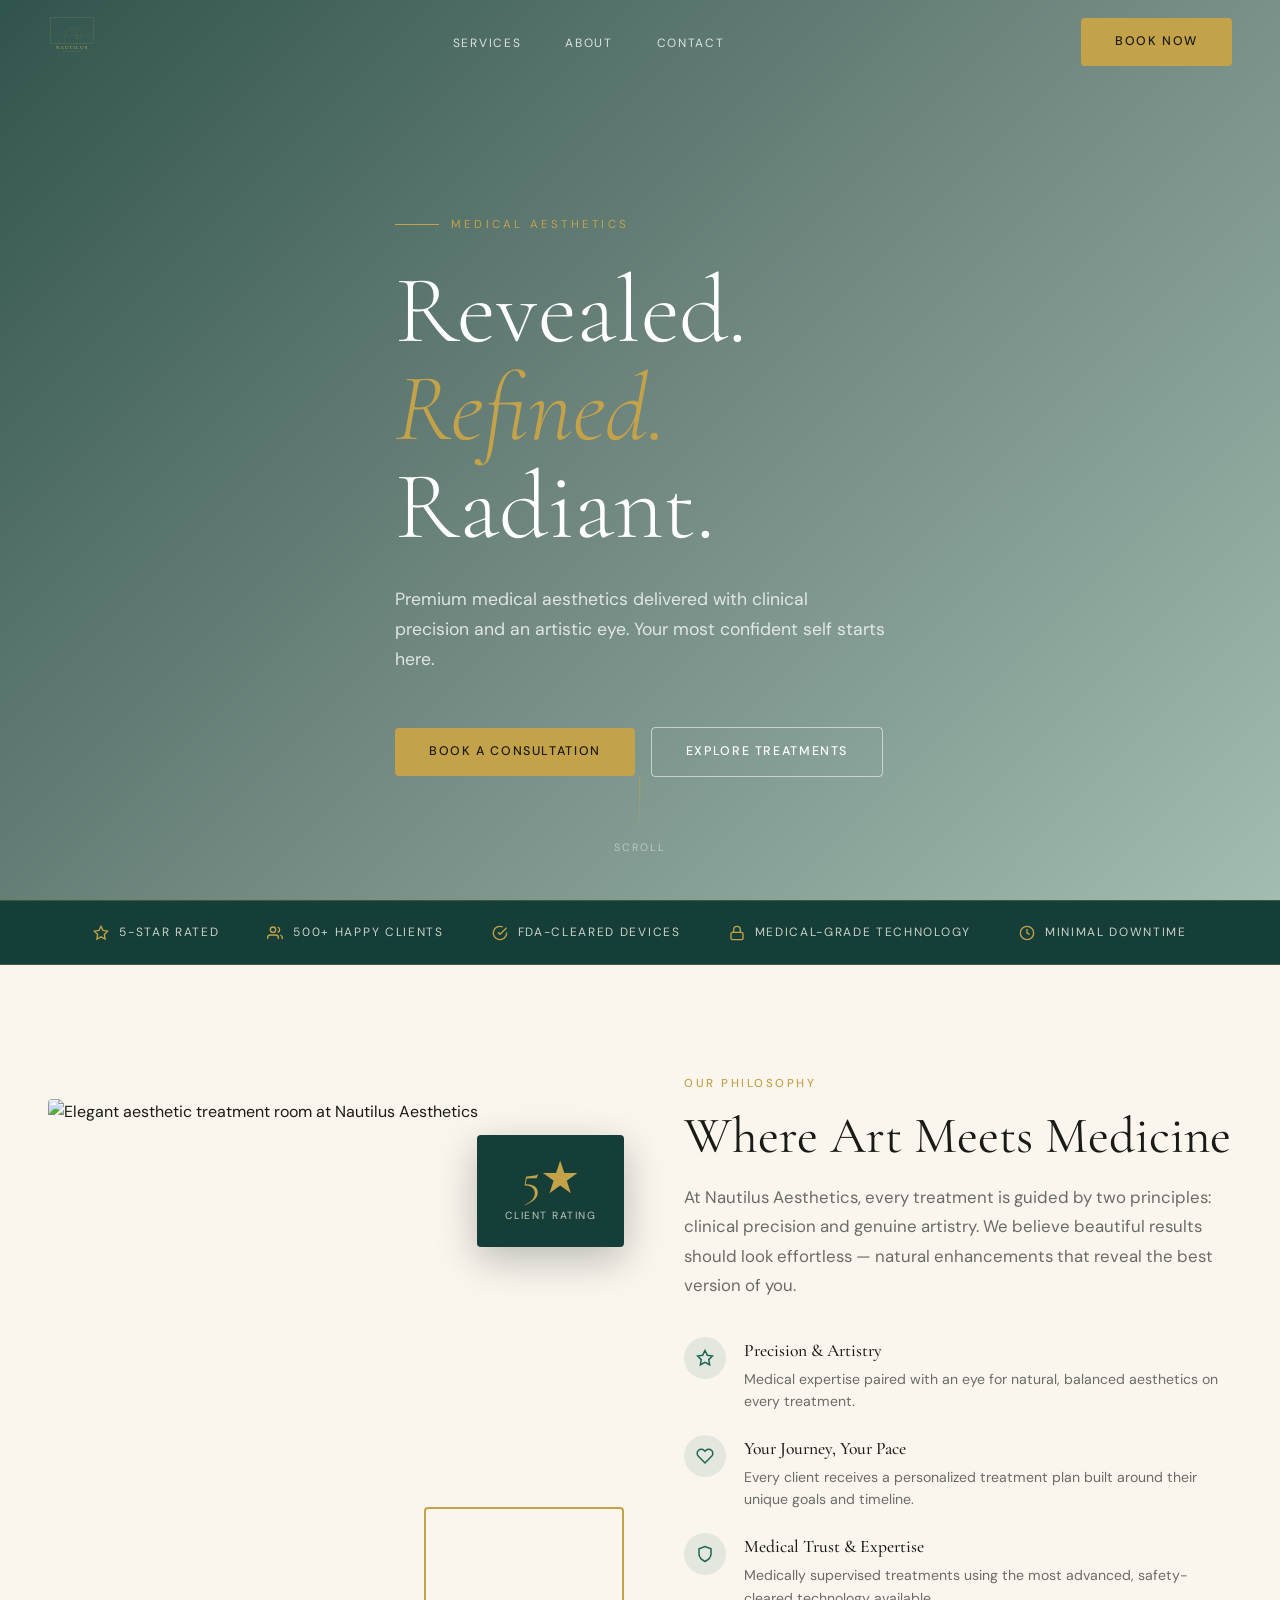
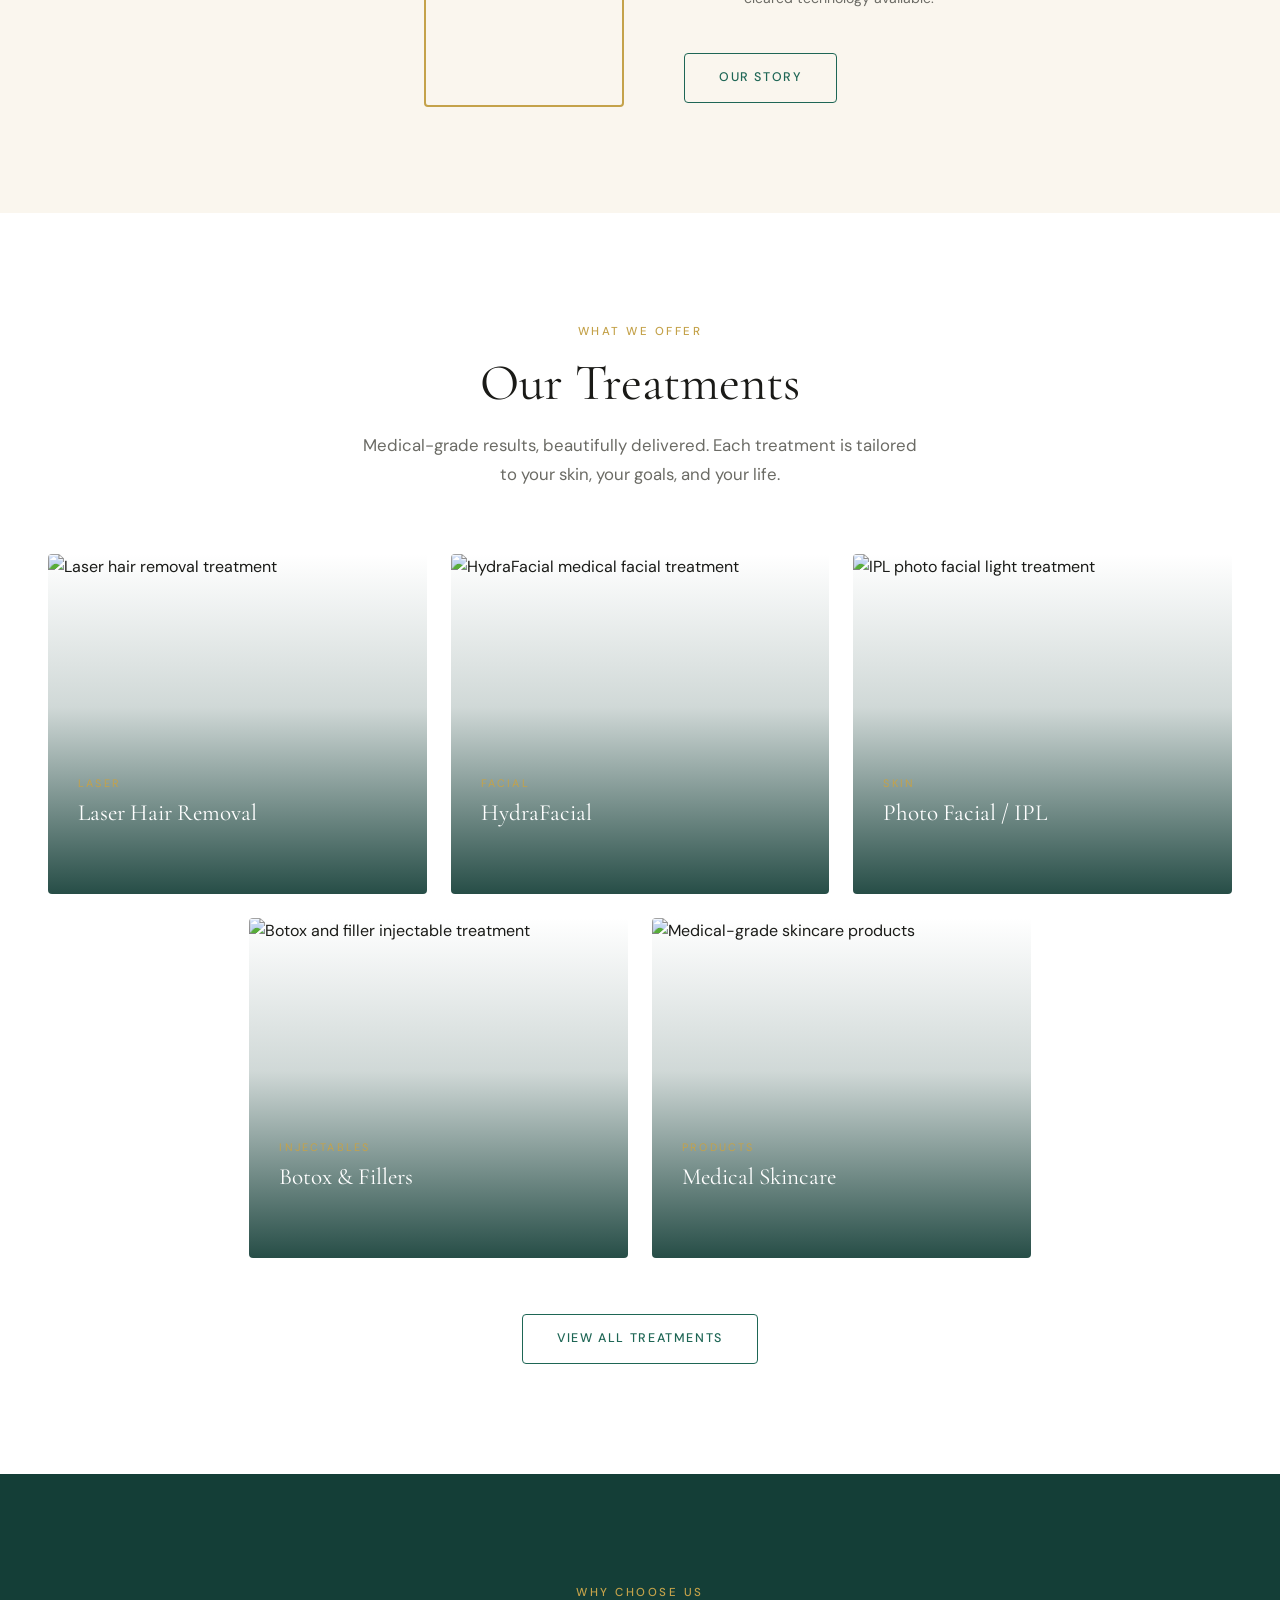
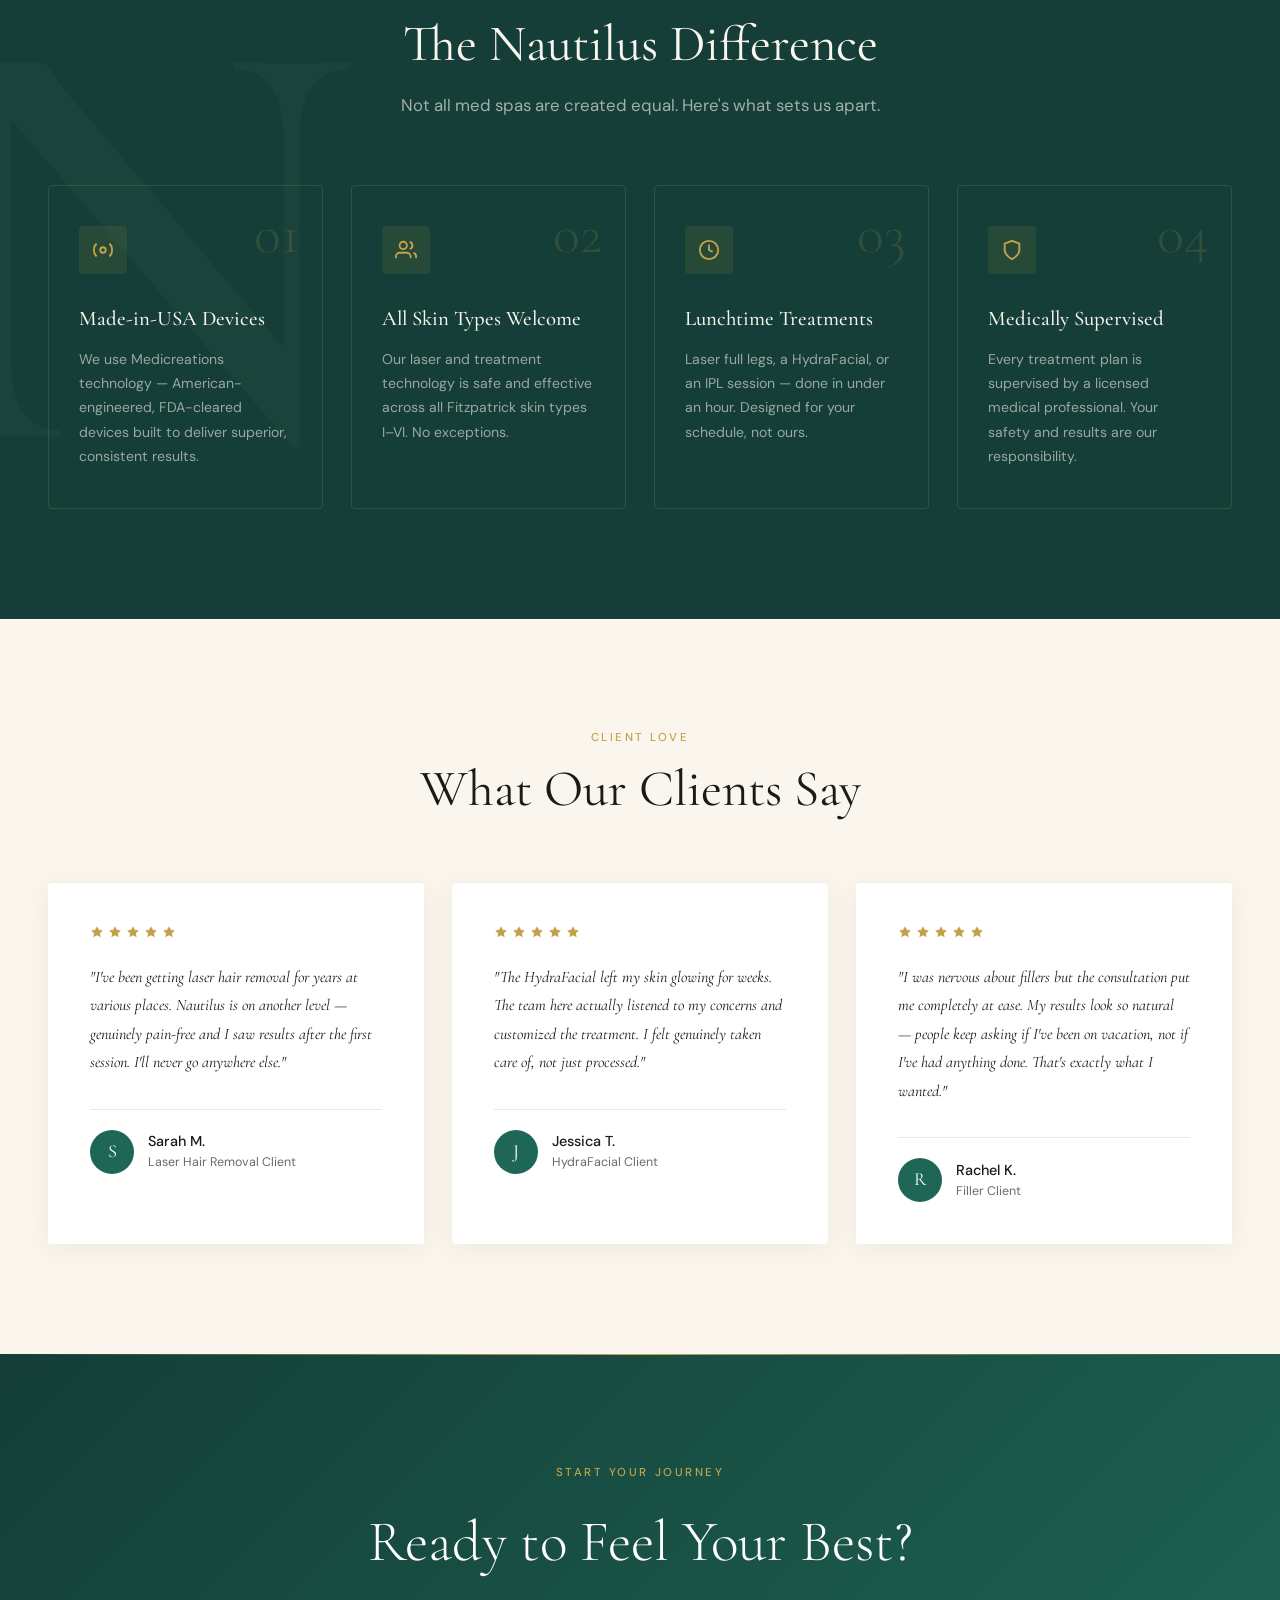
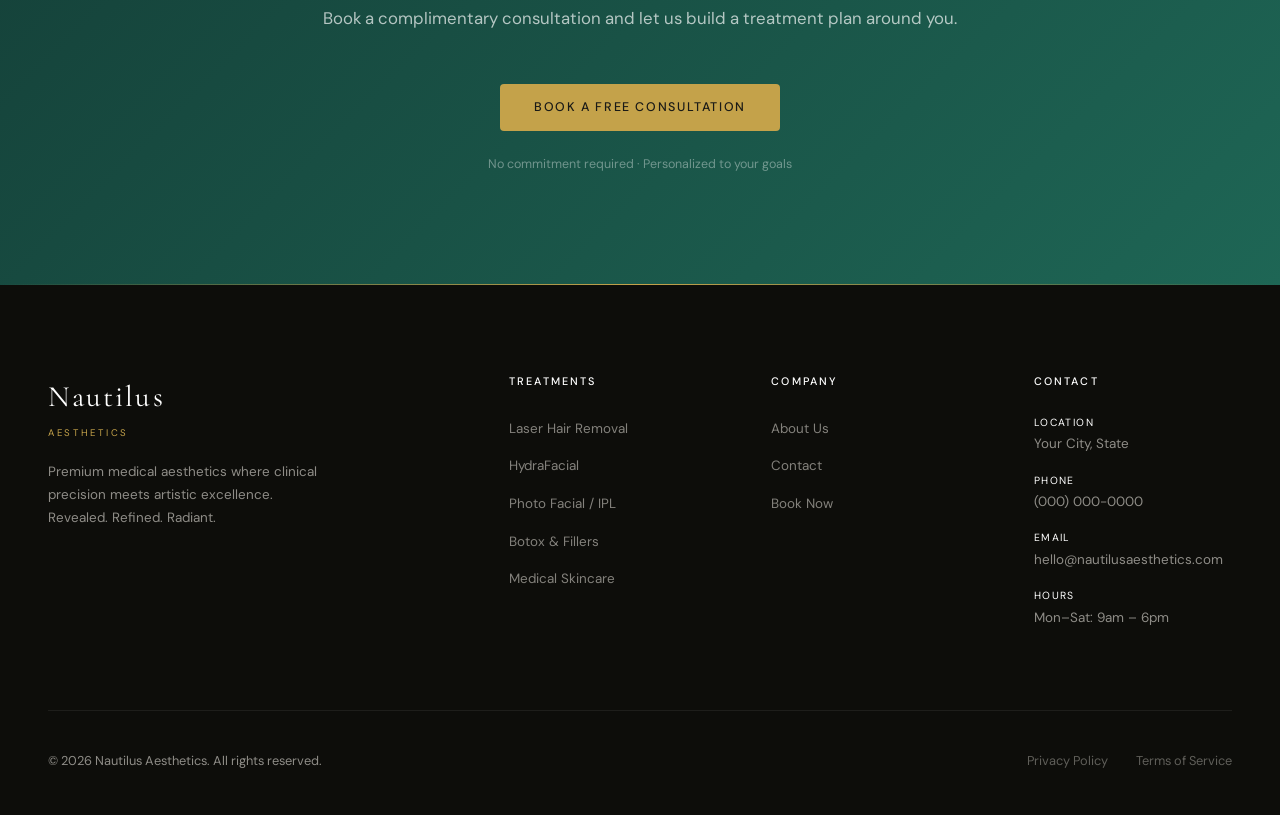
==== commit a75cf026: "Add SVG logo to navigation across all pages Replaced text-based nav logo with a mathematically accur" ====
--- a/index.html
+++ b/index.html
@@ -13,8 +13,7 @@
   <nav class="nav">
     <div class="nav__inner">
       <a href="index.html" class="nav__logo">
-        <span class="nav__logo-name">Nautilus</span>
-        <span class="nav__logo-sub">Aesthetics</span>
+        <img src="images/logo.svg" alt="Nautilus Aesthetics" class="nav__logo-img">
       </a>
       <ul class="nav__links">
         <li><a href="services.html">Services</a></li>
--- a/css/styles.css
+++ b/css/styles.css
@@ -149,23 +149,11 @@
   align-items: center;
   justify-content: space-between;
 }
-.nav__logo { line-height: 1; }
-.nav__logo-name {
-  font-family: var(--font-display);
-  font-size: 1.45rem;
-  font-weight: 500;
-  color: var(--clr-white);
-  letter-spacing: 0.08em;
-  display: block;
-}
-.nav__logo-sub {
-  font-family: var(--font-body);
-  font-size: 0.58rem;
-  letter-spacing: 0.28em;
-  text-transform: uppercase;
-  color: var(--clr-accent);
-  display: block;
-  margin-top: 2px;
+.nav__logo { line-height: 1; display: flex; align-items: center; }
+.nav__logo-img {
+  height: 54px;
+  width: auto;
+  display: block;
 }
 .nav__links {
   display: flex;
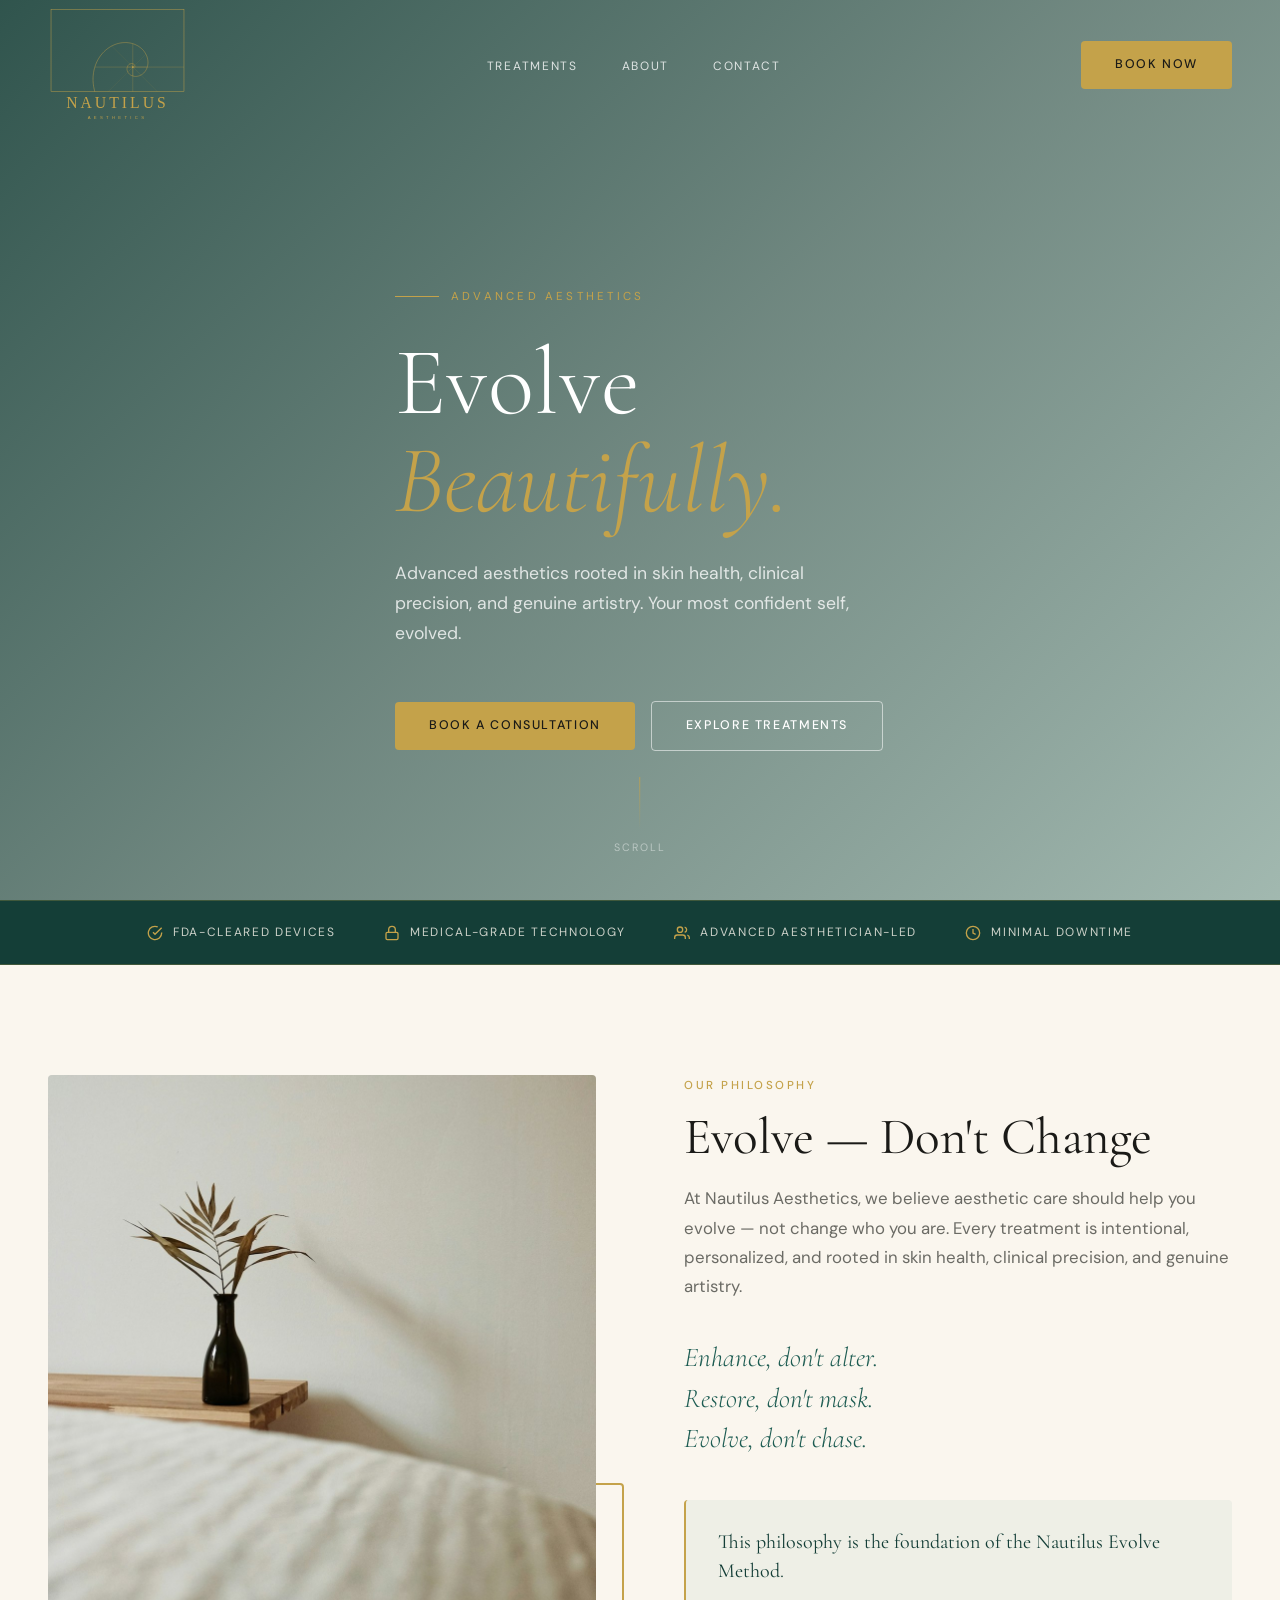
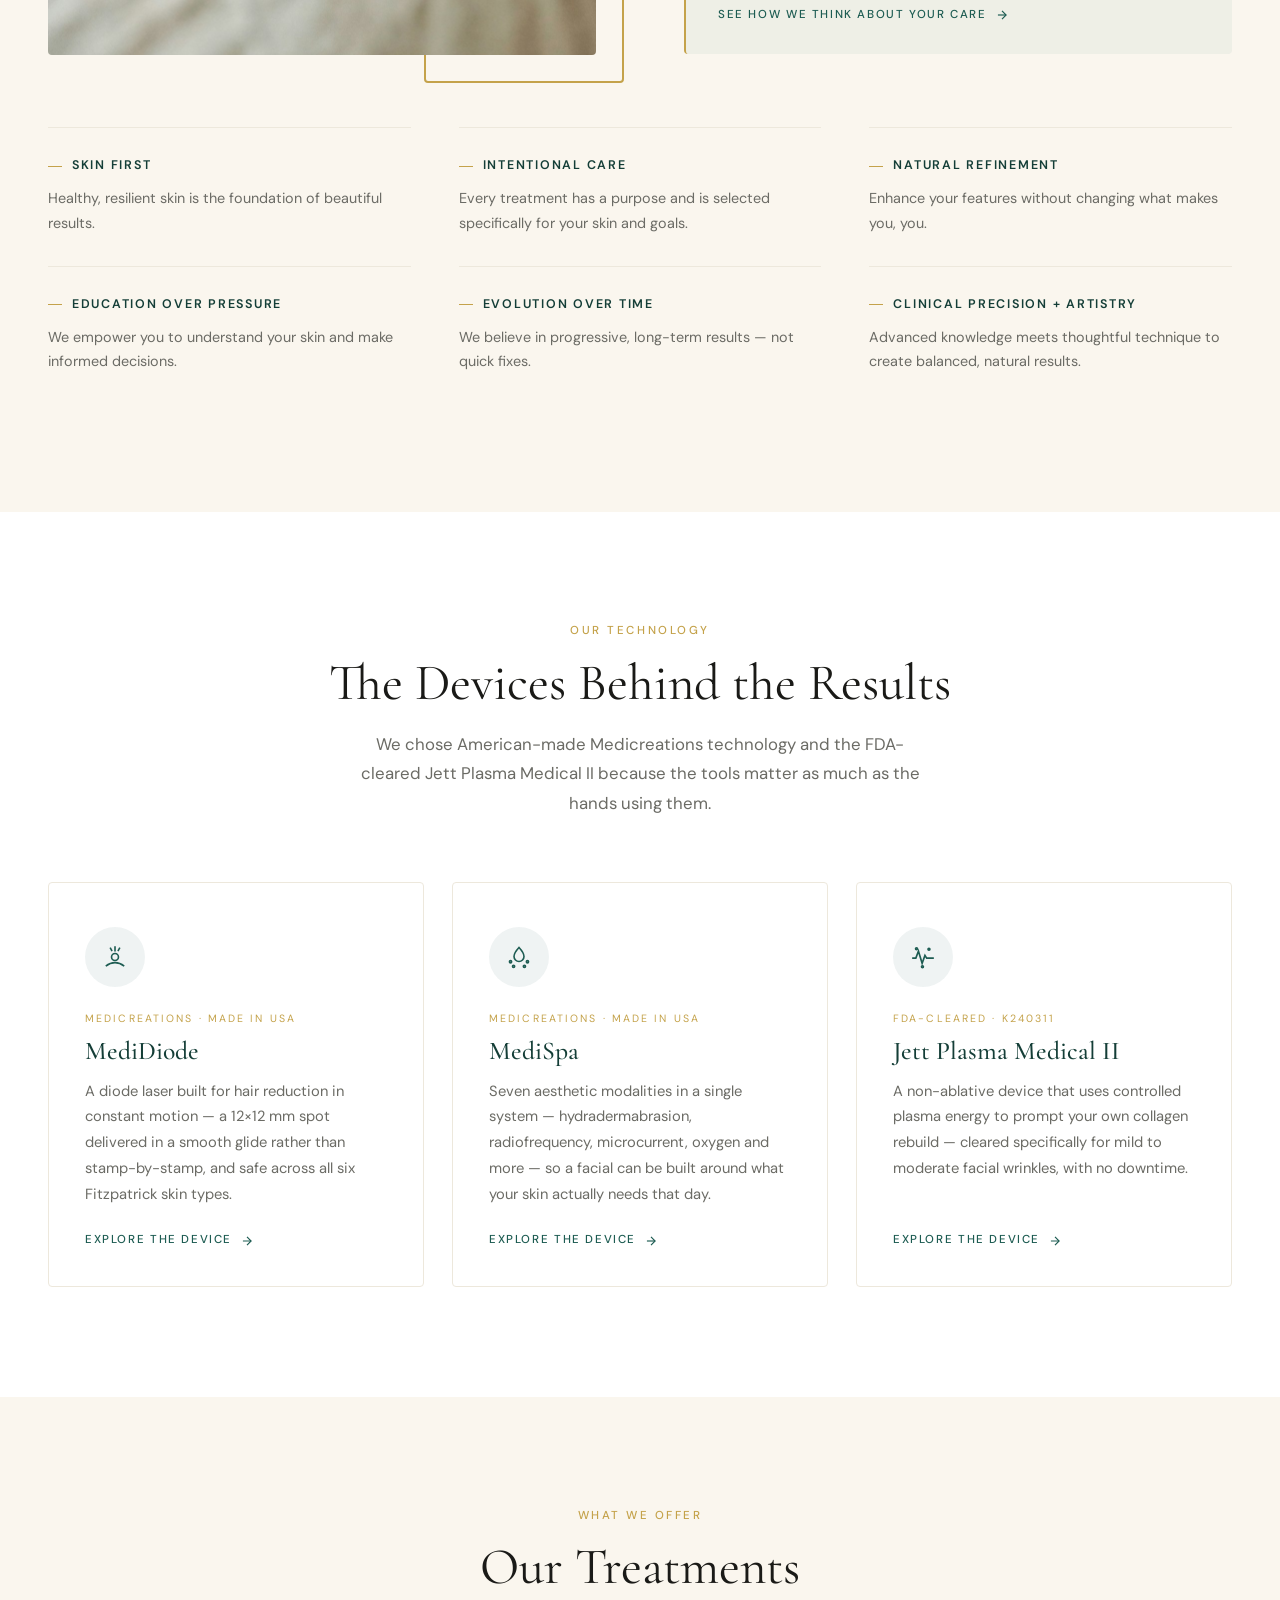
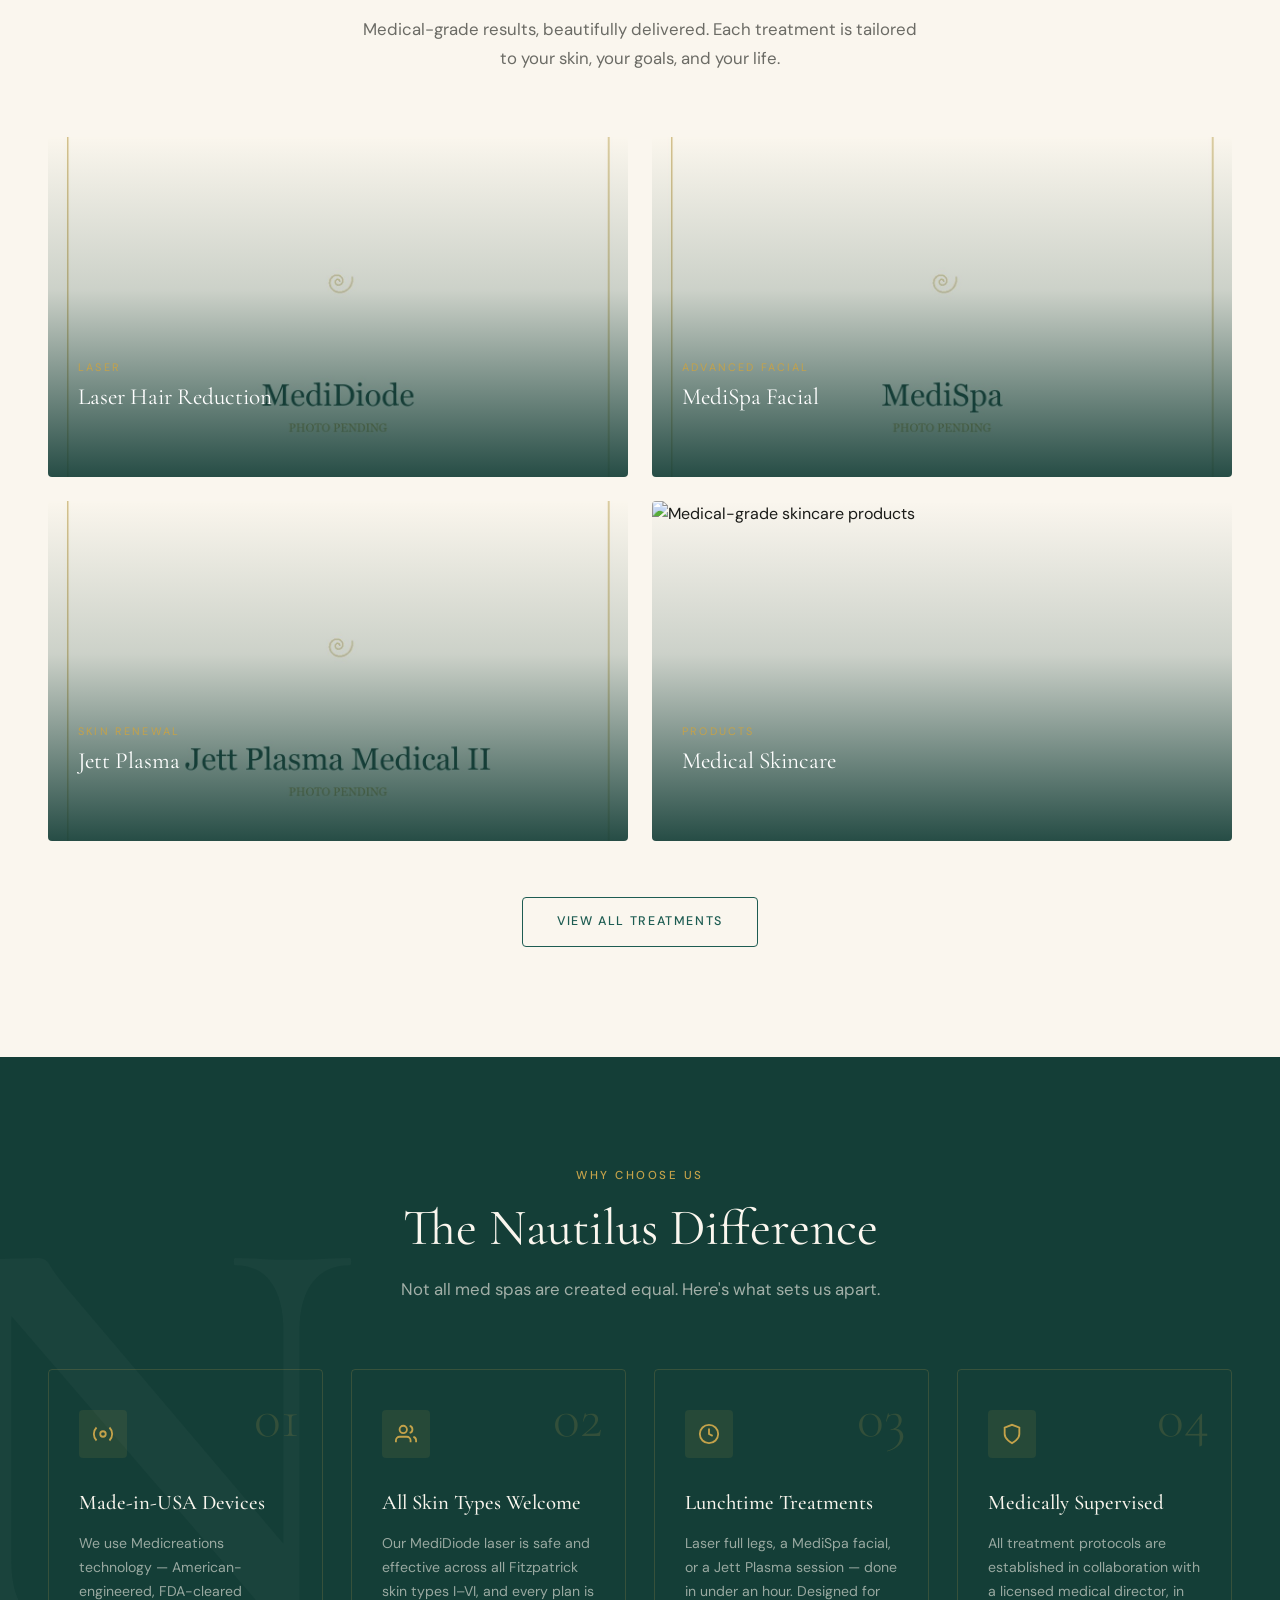
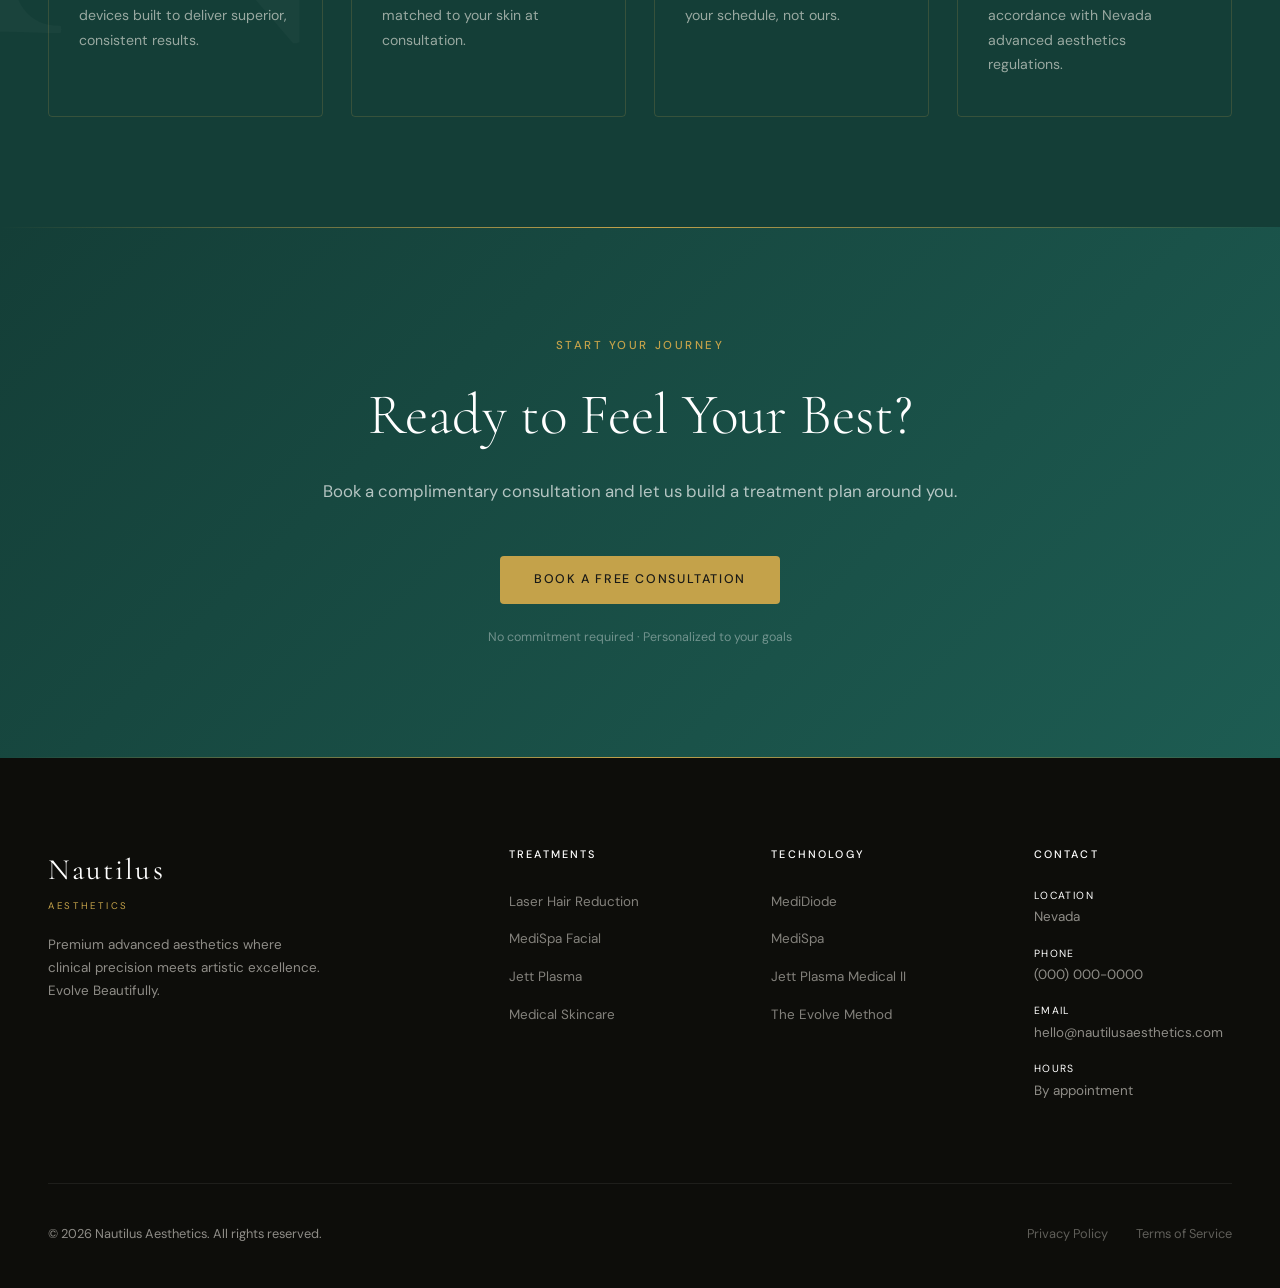
==== commit 3fe8f1dd: "Rebrand to Advanced Aesthetics positioning; add device pages Brand and palette: - Set primary teal t" ====
--- a/index.html
+++ b/index.html
@@ -3,8 +3,8 @@
 <head>
   <meta charset="UTF-8">
   <meta name="viewport" content="width=device-width, initial-scale=1.0">
-  <meta name="description" content="Nautilus Aesthetics — Premium medical aesthetics. Laser hair removal, HydraFacial, IPL, Botox and fillers. Revealed. Refined. Radiant.">
-  <title>Nautilus Aesthetics | Medical Spa</title>
+  <meta name="description" content="Nautilus Aesthetics — Advanced aesthetics rooted in skin health, clinical precision, and genuine artistry. Laser hair reduction, MediSpa facials, and Jett Plasma. Evolve Beautifully.">
+  <title>Nautilus Aesthetics | Advanced Aesthetics</title>
   <link rel="stylesheet" href="css/styles.css">
 </head>
 <body>
@@ -16,7 +16,7 @@
         <img src="images/logo.svg" alt="Nautilus Aesthetics" class="nav__logo-img">
       </a>
       <ul class="nav__links">
-        <li><a href="services.html">Services</a></li>
+        <li><a href="services.html">Treatments</a></li>
         <li><a href="about.html">About</a></li>
         <li><a href="contact.html">Contact</a></li>
       </ul>
@@ -32,7 +32,7 @@
 
   <!-- Mobile Drawer -->
   <div class="nav__mobile">
-    <a href="services.html">Services</a>
+    <a href="services.html">Treatments</a>
     <a href="about.html">About</a>
     <a href="contact.html">Contact</a>
     <a href="contact.html" class="btn btn-primary">Book Now</a>
@@ -44,14 +44,13 @@
     <div class="hero__overlay"></div>
     <div class="container">
       <div class="hero__content">
-        <span class="hero__eyebrow">Medical Aesthetics</span>
+        <span class="hero__eyebrow">Advanced Aesthetics</span>
         <h1 class="hero__title">
-          Revealed.<br>
-          <em>Refined.</em><br>
-          Radiant.
+          Evolve<br>
+          <em>Beautifully.</em>
         </h1>
         <p class="hero__subtitle">
-          Premium medical aesthetics delivered with clinical precision and an artistic eye. Your most confident self starts here.
+          Advanced aesthetics rooted in skin health, clinical precision, and genuine artistry. Your most confident self, evolved.
         </p>
         <div class="hero__actions">
           <a href="contact.html" class="btn btn-primary">Book a Consultation</a>
@@ -70,14 +69,6 @@
     <div class="container">
       <div class="trust-bar__items">
         <div class="trust-bar__item">
-          <svg width="16" height="16" fill="none" stroke="currentColor" stroke-width="2" viewBox="0 0 24 24"><polygon points="12 2 15.09 8.26 22 9.27 17 14.14 18.18 21.02 12 17.77 5.82 21.02 7 14.14 2 9.27 8.91 8.26 12 2"/></svg>
-          <span>5-Star Rated</span>
-        </div>
-        <div class="trust-bar__item">
-          <svg width="16" height="16" fill="none" stroke="currentColor" stroke-width="2" viewBox="0 0 24 24"><path d="M17 21v-2a4 4 0 0 0-4-4H5a4 4 0 0 0-4 4v2"/><circle cx="9" cy="7" r="4"/><path d="M23 21v-2a4 4 0 0 0-3-3.87"/><path d="M16 3.13a4 4 0 0 1 0 7.75"/></svg>
-          <span>500+ Happy Clients</span>
-        </div>
-        <div class="trust-bar__item">
           <svg width="16" height="16" fill="none" stroke="currentColor" stroke-width="2" viewBox="0 0 24 24"><path d="M22 11.08V12a10 10 0 1 1-5.93-9.14"/><polyline points="22 4 12 14.01 9 11.01"/></svg>
           <span>FDA-Cleared Devices</span>
         </div>
@@ -86,6 +77,10 @@
           <span>Medical-Grade Technology</span>
         </div>
         <div class="trust-bar__item">
+          <svg width="16" height="16" fill="none" stroke="currentColor" stroke-width="2" viewBox="0 0 24 24"><path d="M17 21v-2a4 4 0 0 0-4-4H5a4 4 0 0 0-4 4v2"/><circle cx="9" cy="7" r="4"/><path d="M23 21v-2a4 4 0 0 0-3-3.87"/><path d="M16 3.13a4 4 0 0 1 0 7.75"/></svg>
+          <span>Advanced Aesthetician-Led</span>
+        </div>
+        <div class="trust-bar__item">
           <svg width="16" height="16" fill="none" stroke="currentColor" stroke-width="2" viewBox="0 0 24 24"><circle cx="12" cy="12" r="10"/><polyline points="12 6 12 12 16 14"/></svg>
           <span>Minimal Downtime</span>
         </div>
@@ -93,67 +88,140 @@
     </div>
   </div>
 
-  <!-- ===================== INTRO ===================== -->
+  <!-- ===================== PHILOSOPHY ===================== -->
   <section class="section section--ivory">
     <div class="container">
       <div class="intro__inner">
         <div class="intro__image-wrap fade-up">
           <img
             class="intro__image"
-            src="https://images.unsplash.com/photo-1512290923902-8a9f81dc236c?auto=format&fit=crop&w=900&q=80"
-            alt="Elegant aesthetic treatment room at Nautilus Aesthetics"
+            src="images/brand/still-life.jpg"
+            alt="Calm, warmly lit still life reflecting the Nautilus Aesthetics environment"
             loading="lazy"
           />
           <div class="intro__accent-border"></div>
-          <div class="intro__stat-badge">
-            <span class="intro__stat-number">5★</span>
-            <span class="intro__stat-label">Client Rating</span>
-          </div>
         </div>
 
         <div class="intro__text fade-up delay-2">
           <span class="section-tag">Our Philosophy</span>
-          <h2 class="section-title">Where Art Meets Medicine</h2>
+          <h2 class="section-title">Evolve — Don't Change</h2>
           <p class="section-subtitle">
-            At Nautilus Aesthetics, every treatment is guided by two principles: clinical precision and genuine artistry. We believe beautiful results should look effortless — natural enhancements that reveal the best version of you.
+            At Nautilus Aesthetics, we believe aesthetic care should help you evolve — not change who you are. Every treatment is intentional, personalized, and rooted in skin health, clinical precision, and genuine artistry.
           </p>
-          <div class="intro__pillars">
-            <div class="intro__pillar">
-              <div class="intro__pillar-icon">
-                <svg width="18" height="18" fill="none" stroke="currentColor" stroke-width="2" viewBox="0 0 24 24"><path d="M12 2l3.09 6.26L22 9.27l-5 4.87 1.18 6.88L12 17.77l-6.18 3.25L7 14.14 2 9.27l6.91-1.01L12 2z"/></svg>
-              </div>
-              <div class="intro__pillar-text">
-                <h4>Precision &amp; Artistry</h4>
-                <p>Medical expertise paired with an eye for natural, balanced aesthetics on every treatment.</p>
-              </div>
-            </div>
-            <div class="intro__pillar">
-              <div class="intro__pillar-icon">
-                <svg width="18" height="18" fill="none" stroke="currentColor" stroke-width="2" viewBox="0 0 24 24"><path d="M20.84 4.61a5.5 5.5 0 0 0-7.78 0L12 5.67l-1.06-1.06a5.5 5.5 0 0 0-7.78 7.78l1.06 1.06L12 21.23l7.78-7.78 1.06-1.06a5.5 5.5 0 0 0 0-7.78z"/></svg>
-              </div>
-              <div class="intro__pillar-text">
-                <h4>Your Journey, Your Pace</h4>
-                <p>Every client receives a personalized treatment plan built around their unique goals and timeline.</p>
-              </div>
-            </div>
-            <div class="intro__pillar">
-              <div class="intro__pillar-icon">
-                <svg width="18" height="18" fill="none" stroke="currentColor" stroke-width="2" viewBox="0 0 24 24"><path d="M12 22s8-4 8-10V5l-8-3-8 3v7c0 6 8 10 8 10z"/></svg>
-              </div>
-              <div class="intro__pillar-text">
-                <h4>Medical Trust &amp; Expertise</h4>
-                <p>Medically supervised treatments using the most advanced, safety-cleared technology available.</p>
-              </div>
-            </div>
-          </div>
-          <a href="about.html" class="btn btn-outline-dark">Our Story</a>
-        </div>
-      </div>
-    </div>
-  </section>
-
-  <!-- ===================== SERVICES ===================== -->
-  <section class="section section--white">
+          <p class="mantra">
+            Enhance, don't alter.<br>
+            Restore, don't mask.<br>
+            Evolve, don't chase.
+          </p>
+
+          <div class="method-callout">
+            <p>This philosophy is the foundation of the Nautilus Evolve Method.</p>
+            <a href="about.html#method">
+              See how we think about your care
+              <svg width="14" height="14" fill="none" stroke="currentColor" stroke-width="2" viewBox="0 0 24 24"><line x1="5" y1="12" x2="19" y2="12"/><polyline points="12 5 19 12 12 19"/></svg>
+            </a>
+          </div>
+        </div>
+      </div>
+
+      <!-- Guiding principles -->
+      <div class="principles fade-up">
+        <div class="principle">
+          <div class="principle__name">Skin First</div>
+          <p class="principle__desc">Healthy, resilient skin is the foundation of beautiful results.</p>
+        </div>
+        <div class="principle">
+          <div class="principle__name">Intentional Care</div>
+          <p class="principle__desc">Every treatment has a purpose and is selected specifically for your skin and goals.</p>
+        </div>
+        <div class="principle">
+          <div class="principle__name">Natural Refinement</div>
+          <p class="principle__desc">Enhance your features without changing what makes you, you.</p>
+        </div>
+        <div class="principle">
+          <div class="principle__name">Education Over Pressure</div>
+          <p class="principle__desc">We empower you to understand your skin and make informed decisions.</p>
+        </div>
+        <div class="principle">
+          <div class="principle__name">Evolution Over Time</div>
+          <p class="principle__desc">We believe in progressive, long-term results — not quick fixes.</p>
+        </div>
+        <div class="principle">
+          <div class="principle__name">Clinical Precision + Artistry</div>
+          <p class="principle__desc">Advanced knowledge meets thoughtful technique to create balanced, natural results.</p>
+        </div>
+      </div>
+    </div>
+  </section>
+
+  <!-- ===================== OUR TECHNOLOGY ===================== -->
+  <section class="section section--white" id="technology">
+    <div class="container">
+      <div class="section-header section-header--center fade-up">
+        <span class="section-tag">Our Technology</span>
+        <h2 class="section-title">The Devices Behind the Results</h2>
+        <p class="section-subtitle">We chose American-made Medicreations technology and the FDA-cleared Jett Plasma Medical II because the tools matter as much as the hands using them.</p>
+      </div>
+
+      <div class="device-grid">
+        <!-- MediDiode -->
+        <a href="medidiode.html" class="device-card fade-up delay-1">
+          <div class="device-card__icon">
+            <svg width="26" height="26" fill="none" stroke="currentColor" stroke-width="1.5" viewBox="0 0 24 24">
+              <path d="M12 2v5"/><path d="M7.5 3.4l1.8 3.1"/><path d="M16.5 3.4l-1.8 3.1"/>
+              <circle cx="12" cy="12" r="3.2"/>
+              <path d="M3.5 20.5c2.7-2.2 5.4-3.3 8.5-3.3s5.8 1.1 8.5 3.3"/>
+            </svg>
+          </div>
+          <span class="device-card__eyebrow">Medicreations · Made in USA</span>
+          <h3 class="device-card__name">MediDiode</h3>
+          <p class="device-card__desc">A diode laser built for hair reduction in constant motion — a 12×12&nbsp;mm spot delivered in a smooth glide rather than stamp-by-stamp, and safe across all six Fitzpatrick skin types.</p>
+          <span class="device-card__cta">
+            Explore the device
+            <svg width="14" height="14" fill="none" stroke="currentColor" stroke-width="2" viewBox="0 0 24 24"><line x1="5" y1="12" x2="19" y2="12"/><polyline points="12 5 19 12 12 19"/></svg>
+          </span>
+        </a>
+
+        <!-- MediSpa -->
+        <a href="medispa.html" class="device-card fade-up delay-2">
+          <div class="device-card__icon">
+            <svg width="26" height="26" fill="none" stroke="currentColor" stroke-width="1.5" viewBox="0 0 24 24">
+              <path d="M12 3.2s4.6 4.9 4.6 8.3a4.6 4.6 0 0 1-9.2 0C7.4 8.1 12 3.2 12 3.2z"/>
+              <circle cx="4.2" cy="16.4" r="1"/><circle cx="19.8" cy="16.4" r="1"/>
+              <circle cx="7" cy="20.6" r="1"/><circle cx="17" cy="20.6" r="1"/>
+            </svg>
+          </div>
+          <span class="device-card__eyebrow">Medicreations · Made in USA</span>
+          <h3 class="device-card__name">MediSpa</h3>
+          <p class="device-card__desc">Seven aesthetic modalities in a single system — hydradermabrasion, radiofrequency, microcurrent, oxygen and more — so a facial can be built around what your skin actually needs that day.</p>
+          <span class="device-card__cta">
+            Explore the device
+            <svg width="14" height="14" fill="none" stroke="currentColor" stroke-width="2" viewBox="0 0 24 24"><line x1="5" y1="12" x2="19" y2="12"/><polyline points="12 5 19 12 12 19"/></svg>
+          </span>
+        </a>
+
+        <!-- Jett Plasma -->
+        <a href="jett-plasma.html" class="device-card fade-up delay-3">
+          <div class="device-card__icon">
+            <svg width="26" height="26" fill="none" stroke="currentColor" stroke-width="1.5" viewBox="0 0 24 24">
+              <path d="M2 13h3.4l2.4-6.4 3.4 11.2 2.6-7.3 1.6 2.5H22"/>
+              <circle cx="6" cy="4.4" r="0.9"/><circle cx="17.5" cy="4.9" r="0.9"/><circle cx="11.5" cy="21" r="0.9"/>
+            </svg>
+          </div>
+          <span class="device-card__eyebrow">FDA-Cleared · K240311</span>
+          <h3 class="device-card__name">Jett Plasma Medical II</h3>
+          <p class="device-card__desc">A non-ablative device that uses controlled plasma energy to prompt your own collagen rebuild — cleared specifically for mild to moderate facial wrinkles, with no downtime.</p>
+          <span class="device-card__cta">
+            Explore the device
+            <svg width="14" height="14" fill="none" stroke="currentColor" stroke-width="2" viewBox="0 0 24 24"><line x1="5" y1="12" x2="19" y2="12"/><polyline points="12 5 19 12 12 19"/></svg>
+          </span>
+        </a>
+      </div>
+    </div>
+  </section>
+
+  <!-- ===================== TREATMENTS ===================== -->
+  <section class="section section--ivory">
     <div class="container">
       <div class="section-header section-header--center fade-up">
         <span class="section-tag">What We Offer</span>
@@ -162,64 +230,50 @@
       </div>
 
       <div class="services__grid">
-        <!-- Laser Hair Removal -->
+        <!-- Laser Hair Reduction -->
         <a href="services.html#laser" class="service-card fade-up delay-1">
           <div class="service-card__img-wrap">
-            <img class="service-card__img" src="https://images.unsplash.com/photo-1598440947619-2c35fc9aa908?auto=format&fit=crop&w=800&q=80" alt="Laser hair removal treatment" loading="lazy">
+            <img class="service-card__img" src="images/devices/medidiode.jpg" alt="MediDiode laser hair reduction device" loading="lazy">
           </div>
           <div class="service-card__overlay"></div>
           <div class="service-card__body">
             <span class="service-card__tag">Laser</span>
-            <h3 class="service-card__name">Laser Hair Removal</h3>
-            <p class="service-card__excerpt">Fast, pain-free, permanent reduction. Full legs in a single lunchtime session — works on all skin types.</p>
+            <h3 class="service-card__name">Laser Hair Reduction</h3>
+            <p class="service-card__excerpt">Progressive hair reduction with the MediDiode — a series of comfortable sessions that work with your hair's natural growth cycles.</p>
             <span class="service-card__cta">Learn More →</span>
           </div>
         </a>
 
-        <!-- HydraFacial -->
-        <a href="services.html#hydrafacial" class="service-card fade-up delay-2">
+        <!-- MediSpa Facial -->
+        <a href="services.html#medispa" class="service-card fade-up delay-2">
           <div class="service-card__img-wrap">
-            <img class="service-card__img" src="https://images.unsplash.com/photo-1570172619644-dfd03ed5d881?auto=format&fit=crop&w=800&q=80" alt="HydraFacial medical facial treatment" loading="lazy">
+            <img class="service-card__img" src="images/devices/medispa.jpg" alt="MediSpa multi-modality facial device" loading="lazy">
           </div>
           <div class="service-card__overlay"></div>
           <div class="service-card__body">
-            <span class="service-card__tag">Facial</span>
-            <h3 class="service-card__name">HydraFacial</h3>
-            <p class="service-card__excerpt">Advanced medical facial with cleanse, exfoliate, extract, and hydrate in one transformative treatment. Zero downtime.</p>
+            <span class="service-card__tag">Advanced Facial</span>
+            <h3 class="service-card__name">MediSpa Facial</h3>
+            <p class="service-card__excerpt">A customized, medical-grade facial built from seven modalities. Deep cleanse, real analysis, and a clear picture of what your skin needs next.</p>
             <span class="service-card__cta">Learn More →</span>
           </div>
         </a>
 
-        <!-- Photo Facial / IPL -->
-        <a href="services.html#ipl" class="service-card fade-up delay-3">
+        <!-- Jett Plasma -->
+        <a href="services.html#jett" class="service-card fade-up delay-3">
           <div class="service-card__img-wrap">
-            <img class="service-card__img" src="https://images.unsplash.com/photo-1522337360788-8b13dee7a37e?auto=format&fit=crop&w=800&q=80" alt="IPL photo facial light treatment" loading="lazy">
+            <img class="service-card__img" src="images/devices/jett-plasma.jpg" alt="Jett Plasma Medical II device" loading="lazy">
           </div>
           <div class="service-card__overlay"></div>
           <div class="service-card__body">
-            <span class="service-card__tag">Skin</span>
-            <h3 class="service-card__name">Photo Facial / IPL</h3>
-            <p class="service-card__excerpt">Intense Pulsed Light therapy targeting sun damage, hyperpigmentation, and redness for a luminous, even complexion.</p>
+            <span class="service-card__tag">Skin Renewal</span>
+            <h3 class="service-card__name">Jett Plasma</h3>
+            <p class="service-card__excerpt">Controlled plasma energy that triggers your skin's own collagen rebuild — for smoothing and lift, with no downtime.</p>
             <span class="service-card__cta">Learn More →</span>
           </div>
         </a>
 
-        <!-- Botox & Fillers -->
-        <a href="services.html#injectables" class="service-card fade-up delay-2">
-          <div class="service-card__img-wrap">
-            <img class="service-card__img" src="https://images.unsplash.com/photo-1616394584738-fc6e612e71b9?auto=format&fit=crop&w=800&q=80" alt="Botox and filler injectable treatment" loading="lazy">
-          </div>
-          <div class="service-card__overlay"></div>
-          <div class="service-card__body">
-            <span class="service-card__tag">Injectables</span>
-            <h3 class="service-card__name">Botox &amp; Fillers</h3>
-            <p class="service-card__excerpt">Natural-looking facial rebalancing with precision neuromodulators and volume-restoring dermal fillers.</p>
-            <span class="service-card__cta">Learn More →</span>
-          </div>
-        </a>
-
-        <!-- Skincare -->
-        <a href="services.html#skincare" class="service-card fade-up delay-3">
+        <!-- Medical Skincare -->
+        <a href="services.html#skincare" class="service-card fade-up delay-2">
           <div class="service-card__img-wrap">
             <img class="service-card__img" src="https://images.unsplash.com/photo-1556228578-8c89e6adf883?auto=format&fit=crop&w=800&q=80" alt="Medical-grade skincare products" loading="lazy">
           </div>
@@ -227,7 +281,7 @@
           <div class="service-card__body">
             <span class="service-card__tag">Products</span>
             <h3 class="service-card__name">Medical Skincare</h3>
-            <p class="service-card__excerpt">Prescription-strength, medical-grade skincare curated for your skin type and treatment goals.</p>
+            <p class="service-card__excerpt">Truth Treatments and Epitucus — clinical, ingredient-honest skincare chosen for your skin, not sold off a shelf.</p>
             <span class="service-card__cta">Learn More →</span>
           </div>
         </a>
@@ -264,7 +318,7 @@
             <svg width="22" height="22" fill="none" stroke="currentColor" stroke-width="2" viewBox="0 0 24 24"><path d="M17 21v-2a4 4 0 0 0-4-4H5a4 4 0 0 0-4 4v2"/><circle cx="9" cy="7" r="4"/><path d="M23 21v-2a4 4 0 0 0-3-3.87"/><path d="M16 3.13a4 4 0 0 1 0 7.75"/></svg>
           </div>
           <h3 class="why-card__title">All Skin Types Welcome</h3>
-          <p class="why-card__desc">Our laser and treatment technology is safe and effective across all Fitzpatrick skin types I–VI. No exceptions.</p>
+          <p class="why-card__desc">Our MediDiode laser is safe and effective across all Fitzpatrick skin types I–VI, and every plan is matched to your skin at consultation.</p>
         </div>
 
         <div class="why-card fade-up delay-3">
@@ -273,7 +327,7 @@
             <svg width="22" height="22" fill="none" stroke="currentColor" stroke-width="2" viewBox="0 0 24 24"><circle cx="12" cy="12" r="10"/><polyline points="12 6 12 12 16 14"/></svg>
           </div>
           <h3 class="why-card__title">Lunchtime Treatments</h3>
-          <p class="why-card__desc">Laser full legs, a HydraFacial, or an IPL session — done in under an hour. Designed for your schedule, not ours.</p>
+          <p class="why-card__desc">Laser full legs, a MediSpa facial, or a Jett Plasma session — done in under an hour. Designed for your schedule, not ours.</p>
         </div>
 
         <div class="why-card fade-up delay-4">
@@ -282,73 +336,7 @@
             <svg width="22" height="22" fill="none" stroke="currentColor" stroke-width="2" viewBox="0 0 24 24"><path d="M12 22s8-4 8-10V5l-8-3-8 3v7c0 6 8 10 8 10z"/></svg>
           </div>
           <h3 class="why-card__title">Medically Supervised</h3>
-          <p class="why-card__desc">Every treatment plan is supervised by a licensed medical professional. Your safety and results are our responsibility.</p>
-        </div>
-      </div>
-    </div>
-  </section>
-
-  <!-- ===================== TESTIMONIALS ===================== -->
-  <section class="section section--ivory">
-    <div class="container">
-      <div class="section-header section-header--center fade-up">
-        <span class="section-tag">Client Love</span>
-        <h2 class="section-title">What Our Clients Say</h2>
-      </div>
-
-      <div class="testimonials__grid">
-        <div class="testimonial fade-up delay-1">
-          <div class="testimonial__stars">
-            <svg width="14" height="14" fill="currentColor" viewBox="0 0 24 24"><polygon points="12 2 15.09 8.26 22 9.27 17 14.14 18.18 21.02 12 17.77 5.82 21.02 7 14.14 2 9.27 8.91 8.26 12 2"/></svg>
-            <svg width="14" height="14" fill="currentColor" viewBox="0 0 24 24"><polygon points="12 2 15.09 8.26 22 9.27 17 14.14 18.18 21.02 12 17.77 5.82 21.02 7 14.14 2 9.27 8.91 8.26 12 2"/></svg>
-            <svg width="14" height="14" fill="currentColor" viewBox="0 0 24 24"><polygon points="12 2 15.09 8.26 22 9.27 17 14.14 18.18 21.02 12 17.77 5.82 21.02 7 14.14 2 9.27 8.91 8.26 12 2"/></svg>
-            <svg width="14" height="14" fill="currentColor" viewBox="0 0 24 24"><polygon points="12 2 15.09 8.26 22 9.27 17 14.14 18.18 21.02 12 17.77 5.82 21.02 7 14.14 2 9.27 8.91 8.26 12 2"/></svg>
-            <svg width="14" height="14" fill="currentColor" viewBox="0 0 24 24"><polygon points="12 2 15.09 8.26 22 9.27 17 14.14 18.18 21.02 12 17.77 5.82 21.02 7 14.14 2 9.27 8.91 8.26 12 2"/></svg>
-          </div>
-          <p class="testimonial__quote">"I've been getting laser hair removal for years at various places. Nautilus is on another level — genuinely pain-free and I saw results after the first session. I'll never go anywhere else."</p>
-          <div class="testimonial__author">
-            <div class="testimonial__avatar">S</div>
-            <div>
-              <div class="testimonial__name">Sarah M.</div>
-              <div class="testimonial__detail">Laser Hair Removal Client</div>
-            </div>
-          </div>
-        </div>
-
-        <div class="testimonial fade-up delay-2">
-          <div class="testimonial__stars">
-            <svg width="14" height="14" fill="currentColor" viewBox="0 0 24 24"><polygon points="12 2 15.09 8.26 22 9.27 17 14.14 18.18 21.02 12 17.77 5.82 21.02 7 14.14 2 9.27 8.91 8.26 12 2"/></svg>
-            <svg width="14" height="14" fill="currentColor" viewBox="0 0 24 24"><polygon points="12 2 15.09 8.26 22 9.27 17 14.14 18.18 21.02 12 17.77 5.82 21.02 7 14.14 2 9.27 8.91 8.26 12 2"/></svg>
-            <svg width="14" height="14" fill="currentColor" viewBox="0 0 24 24"><polygon points="12 2 15.09 8.26 22 9.27 17 14.14 18.18 21.02 12 17.77 5.82 21.02 7 14.14 2 9.27 8.91 8.26 12 2"/></svg>
-            <svg width="14" height="14" fill="currentColor" viewBox="0 0 24 24"><polygon points="12 2 15.09 8.26 22 9.27 17 14.14 18.18 21.02 12 17.77 5.82 21.02 7 14.14 2 9.27 8.91 8.26 12 2"/></svg>
-            <svg width="14" height="14" fill="currentColor" viewBox="0 0 24 24"><polygon points="12 2 15.09 8.26 22 9.27 17 14.14 18.18 21.02 12 17.77 5.82 21.02 7 14.14 2 9.27 8.91 8.26 12 2"/></svg>
-          </div>
-          <p class="testimonial__quote">"The HydraFacial left my skin glowing for weeks. The team here actually listened to my concerns and customized the treatment. I felt genuinely taken care of, not just processed."</p>
-          <div class="testimonial__author">
-            <div class="testimonial__avatar">J</div>
-            <div>
-              <div class="testimonial__name">Jessica T.</div>
-              <div class="testimonial__detail">HydraFacial Client</div>
-            </div>
-          </div>
-        </div>
-
-        <div class="testimonial fade-up delay-3">
-          <div class="testimonial__stars">
-            <svg width="14" height="14" fill="currentColor" viewBox="0 0 24 24"><polygon points="12 2 15.09 8.26 22 9.27 17 14.14 18.18 21.02 12 17.77 5.82 21.02 7 14.14 2 9.27 8.91 8.26 12 2"/></svg>
-            <svg width="14" height="14" fill="currentColor" viewBox="0 0 24 24"><polygon points="12 2 15.09 8.26 22 9.27 17 14.14 18.18 21.02 12 17.77 5.82 21.02 7 14.14 2 9.27 8.91 8.26 12 2"/></svg>
-            <svg width="14" height="14" fill="currentColor" viewBox="0 0 24 24"><polygon points="12 2 15.09 8.26 22 9.27 17 14.14 18.18 21.02 12 17.77 5.82 21.02 7 14.14 2 9.27 8.91 8.26 12 2"/></svg>
-            <svg width="14" height="14" fill="currentColor" viewBox="0 0 24 24"><polygon points="12 2 15.09 8.26 22 9.27 17 14.14 18.18 21.02 12 17.77 5.82 21.02 7 14.14 2 9.27 8.91 8.26 12 2"/></svg>
-            <svg width="14" height="14" fill="currentColor" viewBox="0 0 24 24"><polygon points="12 2 15.09 8.26 22 9.27 17 14.14 18.18 21.02 12 17.77 5.82 21.02 7 14.14 2 9.27 8.91 8.26 12 2"/></svg>
-          </div>
-          <p class="testimonial__quote">"I was nervous about fillers but the consultation put me completely at ease. My results look so natural — people keep asking if I've been on vacation, not if I've had anything done. That's exactly what I wanted."</p>
-          <div class="testimonial__author">
-            <div class="testimonial__avatar">R</div>
-            <div>
-              <div class="testimonial__name">Rachel K.</div>
-              <div class="testimonial__detail">Filler Client</div>
-            </div>
-          </div>
+          <p class="why-card__desc">All treatment protocols are established in collaboration with a licensed medical director, in accordance with Nevada advanced aesthetics regulations.</p>
         </div>
       </div>
     </div>
@@ -374,37 +362,38 @@
         <div>
           <span class="footer__brand-name">Nautilus</span>
           <span class="footer__brand-sub">Aesthetics</span>
-          <p class="footer__brand-desc">Premium medical aesthetics where clinical precision meets artistic excellence. Revealed. Refined. Radiant.</p>
+          <p class="footer__brand-desc">Premium advanced aesthetics where clinical precision meets artistic excellence. Evolve Beautifully.</p>
         </div>
         <div>
           <div class="footer__col-label">Treatments</div>
           <ul class="footer__links">
-            <li><a href="services.html#laser">Laser Hair Removal</a></li>
-            <li><a href="services.html#hydrafacial">HydraFacial</a></li>
-            <li><a href="services.html#ipl">Photo Facial / IPL</a></li>
-            <li><a href="services.html#injectables">Botox &amp; Fillers</a></li>
+            <li><a href="services.html#laser">Laser Hair Reduction</a></li>
+            <li><a href="services.html#medispa">MediSpa Facial</a></li>
+            <li><a href="services.html#jett">Jett Plasma</a></li>
             <li><a href="services.html#skincare">Medical Skincare</a></li>
           </ul>
         </div>
         <div>
-          <div class="footer__col-label">Company</div>
+          <div class="footer__col-label">Technology</div>
           <ul class="footer__links">
-            <li><a href="about.html">About Us</a></li>
-            <li><a href="contact.html">Contact</a></li>
-            <li><a href="contact.html">Book Now</a></li>
+            <li><a href="medidiode.html">MediDiode</a></li>
+            <li><a href="medispa.html">MediSpa</a></li>
+            <li><a href="jett-plasma.html">Jett Plasma Medical II</a></li>
+            <li><a href="about.html#method">The Evolve Method</a></li>
           </ul>
         </div>
         <div>
           <div class="footer__col-label">Contact</div>
           <dl class="footer__contact">
+            <!-- UPDATE: Replace with your actual location, phone, email and hours -->
             <dt>Location</dt>
-            <dd>Your City, State</dd>
+            <dd>Nevada</dd>
             <dt>Phone</dt>
             <dd>(000) 000-0000</dd>
             <dt>Email</dt>
             <dd>hello@nautilusaesthetics.com</dd>
             <dt>Hours</dt>
-            <dd>Mon–Sat: 9am – 6pm</dd>
+            <dd>By appointment</dd>
           </dl>
         </div>
       </div>
--- a/css/styles.css
+++ b/css/styles.css
@@ -10,25 +10,29 @@
 
 /* ---- Brand Variables ---------------------------------------- */
 :root {
-  /* Colors */
-  --clr-primary:       #1E6655;
-  --clr-primary-dark:  #143E37;
-  --clr-accent:        #C4A24A;
+  /* Colors — Nautilus brand palette */
+  --clr-primary:       #1D5C52;   /* Deep teal green */
+  --clr-primary-dark:  #143E37;   /* Dark teal */
+  --clr-accent:        #C4A24A;   /* Brushed gold */
   --clr-accent-light:  #d4b76a;
-  --clr-ivory:         #FAF6EE;
+  --clr-ivory:         #FAF6EE;   /* Warm ivory */
   --clr-ivory-dark:    #ede8dc;
-  --clr-text:          #1A1A17;
+  --clr-text:          #1A1A17;   /* Warm black */
   --clr-text-muted:    #6b6b65;
   --clr-white:         #ffffff;
   --clr-black:         #0d0d0a;
 
+  /* RGB channels — for rgba() tints. Keep in sync with the hex values above. */
+  --clr-primary-rgb:      29, 92, 82;
+  --clr-primary-dark-rgb: 20, 62, 55;
+
   /* Typography */
   --font-display: 'Cormorant Garamond', Georgia, serif;
   --font-body:    'DM Sans', system-ui, sans-serif;
 
   /* Layout */
   --container-max:  1240px;
-  --nav-height:     84px;
+  --nav-height:     130px;
   --section-gap:    110px;
   --radius:         4px;
 
@@ -151,7 +155,7 @@
 }
 .nav__logo { line-height: 1; display: flex; align-items: center; }
 .nav__logo-img {
-  height: 54px;
+  height: 116px;
   width: auto;
   display: block;
 }
@@ -232,9 +236,9 @@
 .hero__bg {
   position: absolute;
   inset: 0;
-  background-image: url('https://images.unsplash.com/photo-1540555700478-4be289fbecef?auto=format&fit=crop&w=1920&q=85');
+  background-image: url('https://images.unsplash.com/photo-1612196808827-9ff25cb6137a?auto=format&fit=crop&w=1920&q=85');
   background-size: cover;
-  background-position: center 30%;
+  background-position: center 45%;
   transform: scale(1.06);
   transition: transform 10s ease;
 }
@@ -242,7 +246,7 @@
 .hero__overlay {
   position: absolute;
   inset: 0;
-  background: linear-gradient(135deg, rgba(20,62,55,0.88) 0%, rgba(20,62,55,0.6) 50%, rgba(30,102,85,0.4) 100%);
+  background: linear-gradient(135deg, rgba(var(--clr-primary-dark-rgb),0.88) 0%, rgba(var(--clr-primary-dark-rgb),0.6) 50%, rgba(var(--clr-primary-rgb),0.4) 100%);
 }
 .hero__content {
   position: relative;
@@ -406,7 +410,7 @@
 .intro__pillar-icon {
   width: 42px; height: 42px;
   border-radius: 50%;
-  background: rgba(30,102,85,0.1);
+  background: rgba(var(--clr-primary-rgb),0.1);
   display: flex;
   align-items: center;
   justify-content: center;
@@ -424,14 +428,9 @@
 /* ---- Services Grid (Home) -------------------------------------- */
 .services__grid {
   display: grid;
-  grid-template-columns: repeat(6, 1fr);
+  grid-template-columns: repeat(2, 1fr);
   gap: 24px;
 }
-.service-card:nth-child(1),
-.service-card:nth-child(2),
-.service-card:nth-child(3) { grid-column: span 2; }
-.service-card:nth-child(4) { grid-column: 2 / span 2; }
-.service-card:nth-child(5) { grid-column: 4 / span 2; }
 
 .service-card {
   position: relative;
@@ -450,11 +449,11 @@
 .service-card__overlay {
   position: absolute;
   inset: 0;
-  background: linear-gradient(to top, rgba(20,62,55,0.92) 0%, rgba(20,62,55,0.2) 55%, transparent 100%);
+  background: linear-gradient(to top, rgba(var(--clr-primary-dark-rgb),0.92) 0%, rgba(var(--clr-primary-dark-rgb),0.2) 55%, transparent 100%);
   transition: var(--transition-med);
 }
 .service-card:hover .service-card__overlay {
-  background: linear-gradient(to top, rgba(20,62,55,0.97) 0%, rgba(20,62,55,0.55) 60%, rgba(20,62,55,0.1) 100%);
+  background: linear-gradient(to top, rgba(var(--clr-primary-dark-rgb),0.97) 0%, rgba(var(--clr-primary-dark-rgb),0.55) 60%, rgba(var(--clr-primary-dark-rgb),0.1) 100%);
 }
 .service-card__body {
   position: absolute;
@@ -518,7 +517,7 @@
   content: '';
   position: absolute;
   inset: 0;
-  background: linear-gradient(to bottom, rgba(20,62,55,0.55) 0%, rgba(20,62,55,0.88) 100%);
+  background: linear-gradient(to bottom, rgba(var(--clr-primary-dark-rgb),0.55) 0%, rgba(var(--clr-primary-dark-rgb),0.88) 100%);
 }
 .page-hero__content { position: relative; z-index: 1; }
 .page-hero__title {
@@ -576,8 +575,8 @@
   align-items: center;
   gap: 10px;
   padding: 10px 18px;
-  background: rgba(30,102,85,0.08);
-  border: 1px solid rgba(30,102,85,0.2);
+  background: rgba(var(--clr-primary-rgb),0.08);
+  border: 1px solid rgba(var(--clr-primary-rgb),0.2);
   border-radius: 100px;
   font-size: 0.78rem;
   letter-spacing: 0.1em;
@@ -825,7 +824,7 @@
 }
 .mission-card__icon {
   width: 60px; height: 60px;
-  background: rgba(30,102,85,0.08);
+  background: rgba(var(--clr-primary-rgb),0.08);
   border-radius: 50%;
   display: flex;
   align-items: center;
@@ -857,7 +856,7 @@
 .contact-info__item:first-child { padding-top: 0; }
 .contact-info__icon {
   width: 50px; height: 50px;
-  background: rgba(30,102,85,0.08);
+  background: rgba(var(--clr-primary-rgb),0.08);
   border-radius: var(--radius);
   display: flex;
   align-items: center;
@@ -912,7 +911,7 @@
 }
 .form-input:focus, .form-select:focus, .form-textarea:focus {
   border-color: var(--clr-primary);
-  box-shadow: 0 0 0 3px rgba(30,102,85,0.1);
+  box-shadow: 0 0 0 3px rgba(var(--clr-primary-rgb),0.1);
 }
 .form-textarea { height: 130px; resize: vertical; }
 .form-select {
@@ -941,25 +940,21 @@
   :root { --section-gap: 84px; }
   .why__cards { grid-template-columns: repeat(2, 1fr); }
   .footer__grid { grid-template-columns: 1fr 1fr; gap: 44px; }
-  .services__grid {
-    grid-template-columns: repeat(2, 1fr);
-  }
-  .service-card:nth-child(n) { grid-column: span 1; }
-  .service-card:nth-child(5) { grid-column: 1 / -1; max-width: 50%; margin: 0 auto; width: 100%; }
+  .services__grid { grid-template-columns: repeat(2, 1fr); }
 }
 
 @media (max-width: 768px) {
-  :root { --section-gap: 64px; --nav-height: 72px; }
+  :root { --section-gap: 64px; --nav-height: 92px; }
   .nav__links, .nav__cta { display: none; }
   .nav__hamburger { display: flex; }
+  /* Logo must fit inside the shorter mobile nav bar */
+  .nav__logo-img { height: 76px; }
   .hero__content { text-align: center; margin: 0 auto; }
   .hero__eyebrow, .hero__actions { justify-content: center; }
   .intro__inner, .about-story__inner, .service-block__inner,
   .contact-section__inner { grid-template-columns: 1fr; gap: 44px; }
   .intro__accent-border, .intro__stat-badge { display: none; }
   .services__grid { grid-template-columns: 1fr; }
-  .service-card:nth-child(n) { grid-column: span 1; }
-  .service-card:nth-child(5) { max-width: 100%; }
   .testimonials__grid { grid-template-columns: 1fr; }
   .about-mission__grid { grid-template-columns: 1fr; }
   .why__cards { grid-template-columns: 1fr; }
@@ -976,3 +971,427 @@
   .btn { padding: 13px 26px; }
   .cta-banner { padding: 72px 0; }
 }
+
+/* ============================================================
+   DEVICE CARDS — technology showcase (homepage)
+   ============================================================ */
+.device-grid {
+  display: grid;
+  grid-template-columns: repeat(3, 1fr);
+  gap: 28px;
+}
+.device-card {
+  display: flex;
+  flex-direction: column;
+  padding: 44px 36px 36px;
+  background: var(--clr-white);
+  border: 1px solid var(--clr-ivory-dark);
+  border-radius: var(--radius);
+  transition: var(--transition-med);
+  position: relative;
+  overflow: hidden;
+}
+.device-card::before {
+  content: '';
+  position: absolute;
+  top: 0; left: 0; right: 0;
+  height: 2px;
+  background: var(--clr-accent);
+  transform: scaleX(0);
+  transform-origin: left;
+  transition: transform var(--transition-med);
+}
+.device-card:hover {
+  transform: translateY(-4px);
+  box-shadow: 0 18px 48px rgba(var(--clr-primary-dark-rgb), 0.12);
+  border-color: rgba(var(--clr-primary-rgb), 0.22);
+}
+.device-card:hover::before { transform: scaleX(1); }
+.device-card__icon {
+  width: 60px;
+  height: 60px;
+  border-radius: 50%;
+  display: flex;
+  align-items: center;
+  justify-content: center;
+  background: rgba(var(--clr-primary-rgb), 0.07);
+  color: var(--clr-primary);
+  margin-bottom: 24px;
+  flex-shrink: 0;
+  transition: var(--transition-med);
+}
+.device-card:hover .device-card__icon {
+  background: var(--clr-primary);
+  color: var(--clr-accent);
+}
+.device-card__eyebrow {
+  font-size: 0.66rem;
+  letter-spacing: 0.2em;
+  text-transform: uppercase;
+  color: var(--clr-accent);
+  margin-bottom: 8px;
+}
+.device-card__name {
+  font-family: var(--font-display);
+  font-size: 1.6rem;
+  font-weight: 500;
+  color: var(--clr-primary-dark);
+  line-height: 1.2;
+  margin-bottom: 12px;
+}
+.device-card__desc {
+  font-size: 0.92rem;
+  color: var(--clr-text-muted);
+  line-height: 1.75;
+  margin-bottom: 24px;
+  flex-grow: 1;
+}
+.device-card__cta {
+  font-size: 0.72rem;
+  font-weight: 500;
+  letter-spacing: 0.14em;
+  text-transform: uppercase;
+  color: var(--clr-primary);
+  display: inline-flex;
+  align-items: center;
+  gap: 8px;
+  transition: gap var(--transition-fast);
+}
+.device-card:hover .device-card__cta { gap: 14px; }
+
+/* ============================================================
+   THE NAUTILUS EVOLVE METHOD
+   ============================================================ */
+.method__quote {
+  font-family: var(--font-display);
+  font-size: clamp(1.35rem, 2.6vw, 1.85rem);
+  font-style: italic;
+  font-weight: 300;
+  line-height: 1.5;
+  color: var(--clr-primary-dark);
+  max-width: 780px;
+  margin: 0 auto 24px;
+  text-align: left;
+  padding-left: 24px;
+  border-left: 2px solid var(--clr-accent);
+}
+.method__steps {
+  display: grid;
+  grid-template-columns: repeat(5, 1fr);
+  gap: 0;
+  margin-top: 56px;
+  counter-reset: step;
+}
+.method-step {
+  position: relative;
+  padding: 0 20px;
+  text-align: center;
+}
+.method-step:not(:last-child)::after {
+  content: '';
+  position: absolute;
+  top: 21px;
+  right: -21px;
+  width: 42px;
+  height: 1px;
+  background: rgba(var(--clr-primary-rgb), 0.2);
+}
+.method-step__num {
+  width: 42px;
+  height: 42px;
+  margin: 0 auto 18px;
+  border-radius: 50%;
+  border: 1px solid var(--clr-accent);
+  color: var(--clr-accent);
+  display: flex;
+  align-items: center;
+  justify-content: center;
+  font-size: 0.78rem;
+  letter-spacing: 0.06em;
+  background: var(--clr-ivory);
+  position: relative;
+  z-index: 1;
+}
+.method-step__title {
+  font-size: 0.76rem;
+  font-weight: 600;
+  letter-spacing: 0.16em;
+  text-transform: uppercase;
+  color: var(--clr-primary-dark);
+  margin-bottom: 8px;
+}
+.method-step__desc {
+  font-size: 0.86rem;
+  color: var(--clr-text-muted);
+  line-height: 1.6;
+}
+.method__outro {
+  margin-top: 56px;
+  padding: 32px 40px;
+  background: rgba(var(--clr-primary-rgb), 0.05);
+  border-left: 2px solid var(--clr-accent);
+  border-radius: var(--radius);
+}
+.method__outro p {
+  font-size: 0.98rem;
+  line-height: 1.8;
+  color: var(--clr-text-muted);
+}
+.method__outro strong { color: var(--clr-primary-dark); font-weight: 600; }
+
+/* Inline callout that links to the method */
+.method-callout {
+  margin-top: 40px;
+  padding: 28px 32px;
+  background: rgba(var(--clr-primary-rgb), 0.05);
+  border-left: 2px solid var(--clr-accent);
+  border-radius: var(--radius);
+}
+.method-callout p {
+  font-family: var(--font-display);
+  font-size: 1.25rem;
+  font-weight: 400;
+  line-height: 1.45;
+  color: var(--clr-primary-dark);
+  margin-bottom: 14px;
+}
+.method-callout a {
+  font-size: 0.72rem;
+  font-weight: 500;
+  letter-spacing: 0.14em;
+  text-transform: uppercase;
+  color: var(--clr-primary);
+  display: inline-flex;
+  align-items: center;
+  gap: 8px;
+  transition: gap var(--transition-fast);
+}
+.method-callout a:hover { gap: 14px; }
+
+/* ============================================================
+   MODALITY GRID — MediSpa handpieces
+   ============================================================ */
+.modality-grid {
+  display: grid;
+  grid-template-columns: repeat(2, 1fr);
+  gap: 4px 44px;
+  margin-top: 8px;
+}
+.modality {
+  padding: 22px 0;
+  border-bottom: 1px solid var(--clr-ivory-dark);
+}
+.modality__name {
+  display: flex;
+  align-items: center;
+  gap: 12px;
+  font-size: 0.95rem;
+  font-weight: 600;
+  color: var(--clr-primary-dark);
+  margin-bottom: 6px;
+}
+.modality__name span {
+  font-size: 0.7rem;
+  color: var(--clr-accent);
+  letter-spacing: 0.1em;
+}
+.modality__desc {
+  font-size: 0.89rem;
+  color: var(--clr-text-muted);
+  line-height: 1.7;
+}
+
+/* ============================================================
+   DEVICE DETAIL PAGES
+   ============================================================ */
+.device-hero {
+  padding: calc(var(--nav-height) + 72px) 0 72px;
+  background: var(--clr-primary-dark);
+  color: var(--clr-ivory);
+}
+.device-hero__inner {
+  display: grid;
+  grid-template-columns: 1fr 1fr;
+  gap: 72px;
+  align-items: center;
+}
+.device-hero__title {
+  font-family: var(--font-display);
+  font-size: clamp(2.2rem, 4.4vw, 3.4rem);
+  font-weight: 400;
+  line-height: 1.12;
+  color: var(--clr-ivory);
+  margin-bottom: 16px;
+}
+.device-hero__ritual {
+  font-size: 0.74rem;
+  letter-spacing: 0.24em;
+  text-transform: uppercase;
+  color: var(--clr-accent);
+  margin-bottom: 22px;
+}
+.device-hero__sub {
+  font-size: 1.02rem;
+  line-height: 1.8;
+  color: rgba(250, 246, 238, 0.72);
+  margin-bottom: 32px;
+}
+.device-hero__img {
+  width: 100%;
+  border-radius: var(--radius);
+  background: var(--clr-ivory);
+  object-fit: cover;
+  aspect-ratio: 4 / 3;
+}
+.device-hero__badge {
+  display: inline-flex;
+  align-items: center;
+  gap: 8px;
+  font-size: 0.68rem;
+  letter-spacing: 0.14em;
+  text-transform: uppercase;
+  color: var(--clr-accent);
+  border: 1px solid rgba(196, 162, 74, 0.4);
+  border-radius: 100px;
+  padding: 7px 16px;
+  margin-bottom: 20px;
+}
+
+/* Spec strip */
+.spec-strip {
+  display: grid;
+  grid-template-columns: repeat(4, 1fr);
+  gap: 32px;
+  padding: 44px 0;
+  border-top: 1px solid var(--clr-ivory-dark);
+  border-bottom: 1px solid var(--clr-ivory-dark);
+}
+.spec__label {
+  font-size: 0.66rem;
+  letter-spacing: 0.18em;
+  text-transform: uppercase;
+  color: var(--clr-accent);
+  margin-bottom: 8px;
+}
+.spec__value {
+  font-size: 0.95rem;
+  color: var(--clr-primary-dark);
+  font-weight: 500;
+  line-height: 1.5;
+}
+
+/* Expectation / honesty panel */
+.expect {
+  background: rgba(var(--clr-primary-rgb), 0.05);
+  border-left: 2px solid var(--clr-accent);
+  border-radius: var(--radius);
+  padding: 32px 36px;
+  margin-top: 36px;
+}
+.expect__label {
+  font-size: 0.68rem;
+  letter-spacing: 0.18em;
+  text-transform: uppercase;
+  color: var(--clr-accent);
+  margin-bottom: 12px;
+}
+.expect p {
+  font-size: 0.97rem;
+  line-height: 1.8;
+  color: var(--clr-text-muted);
+}
+
+/* Regulatory / disclosure note */
+.disclosure {
+  font-size: 0.8rem;
+  line-height: 1.7;
+  color: var(--clr-text-muted);
+  padding: 20px 24px;
+  background: var(--clr-ivory);
+  border: 1px solid var(--clr-ivory-dark);
+  border-radius: var(--radius);
+  margin-top: 32px;
+}
+.disclosure strong { color: var(--clr-primary-dark); }
+
+/* ============================================================
+   SHARED LAYOUT HELPERS
+   ============================================================ */
+.two-col {
+  display: grid;
+  grid-template-columns: 1fr 1fr;
+  gap: 80px;
+  align-items: center;
+}
+.tri-col {
+  display: grid;
+  grid-template-columns: repeat(3, 1fr);
+  gap: 40px;
+  text-align: center;
+}
+
+/* ---- Responsive — new components ------------------------------ */
+@media (max-width: 1024px) {
+  .device-grid { grid-template-columns: 1fr; }
+  .method__steps { grid-template-columns: repeat(2, 1fr); gap: 40px 24px; }
+  .method-step:not(:last-child)::after { display: none; }
+  .spec-strip { grid-template-columns: repeat(2, 1fr); gap: 28px; }
+  .device-hero__inner, .two-col { grid-template-columns: 1fr; gap: 44px; }
+}
+
+@media (max-width: 768px) {
+  .modality-grid { grid-template-columns: 1fr; gap: 0; }
+  .method__steps { grid-template-columns: 1fr; gap: 32px; }
+  .tri-col { grid-template-columns: 1fr; gap: 44px; }
+  .device-hero { padding: calc(var(--nav-height) + 48px) 0 56px; }
+  .method__outro, .expect, .method-callout { padding: 24px 22px; }
+}
+
+/* ============================================================
+   PHILOSOPHY PRINCIPLES
+   ============================================================ */
+.principles {
+  display: grid;
+  grid-template-columns: repeat(3, 1fr);
+  gap: 2px 48px;
+  margin-top: 72px;
+}
+.principle {
+  padding: 28px 0;
+  border-top: 1px solid var(--clr-ivory-dark);
+}
+.principle__name {
+  font-size: 0.78rem;
+  font-weight: 600;
+  letter-spacing: 0.14em;
+  text-transform: uppercase;
+  color: var(--clr-primary-dark);
+  margin-bottom: 10px;
+  display: flex;
+  align-items: center;
+  gap: 10px;
+}
+.principle__name::before {
+  content: '';
+  width: 14px;
+  height: 1px;
+  background: var(--clr-accent);
+  flex-shrink: 0;
+}
+.principle__desc {
+  font-size: 0.9rem;
+  color: var(--clr-text-muted);
+  line-height: 1.72;
+}
+.mantra {
+  font-family: var(--font-display);
+  font-size: clamp(1.3rem, 2.4vw, 1.7rem);
+  font-style: italic;
+  font-weight: 300;
+  color: var(--clr-primary);
+  line-height: 1.5;
+  margin-top: 28px;
+}
+
+@media (max-width: 1024px) { .principles { grid-template-columns: repeat(2, 1fr); gap: 2px 36px; } }
+@media (max-width: 768px)  { .principles { grid-template-columns: 1fr; margin-top: 48px; } }
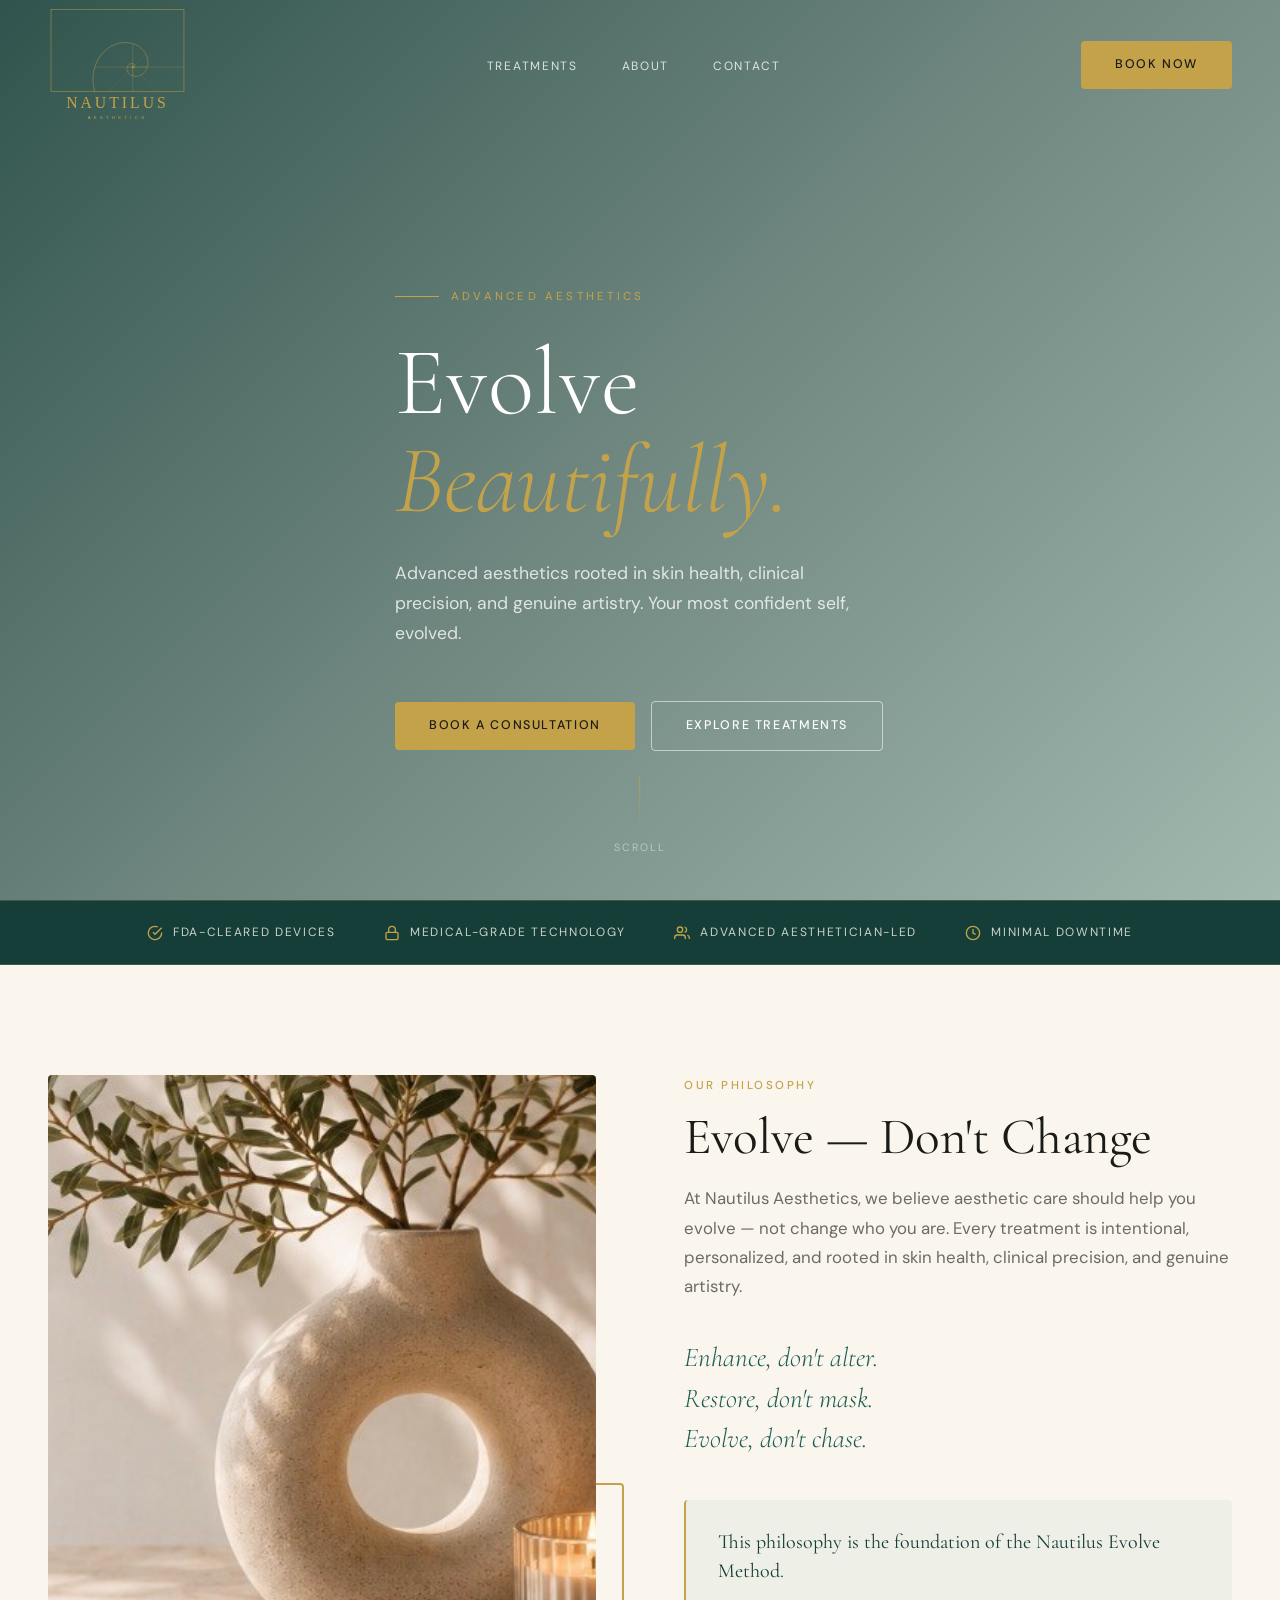
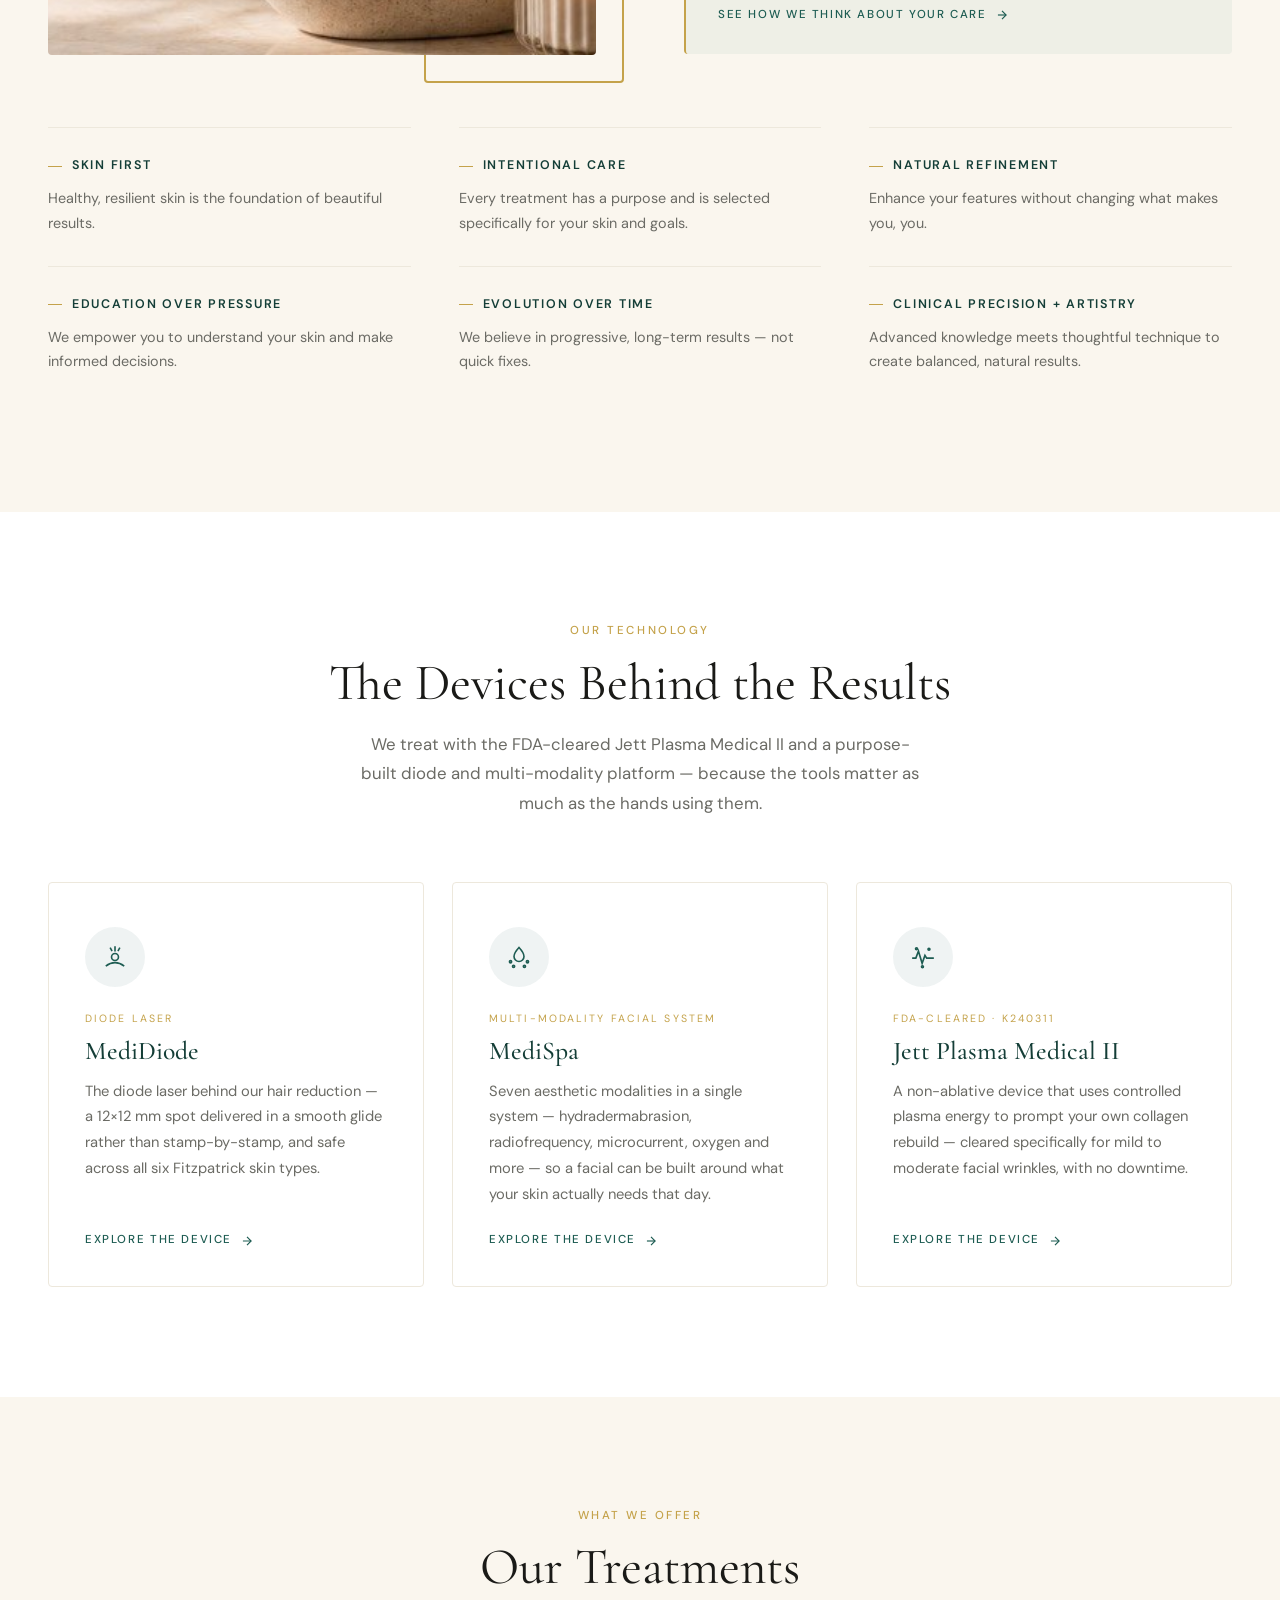
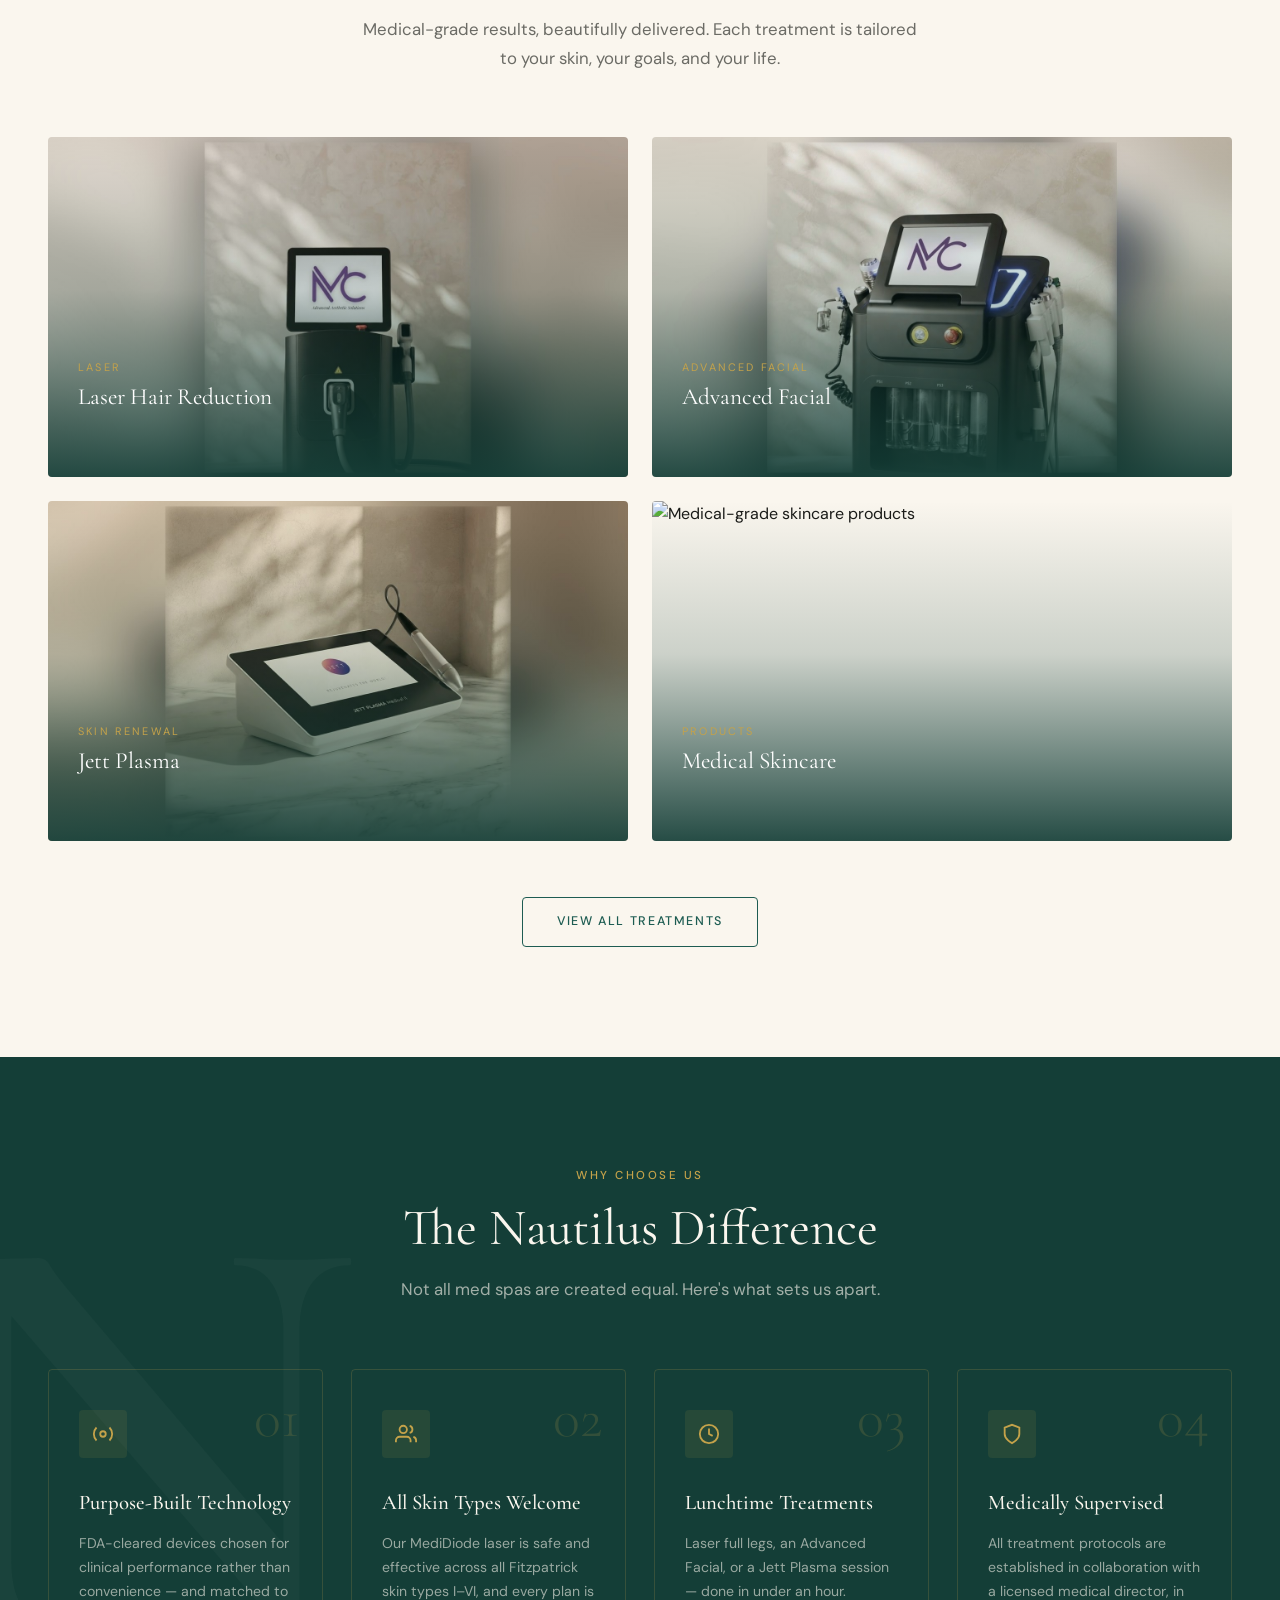
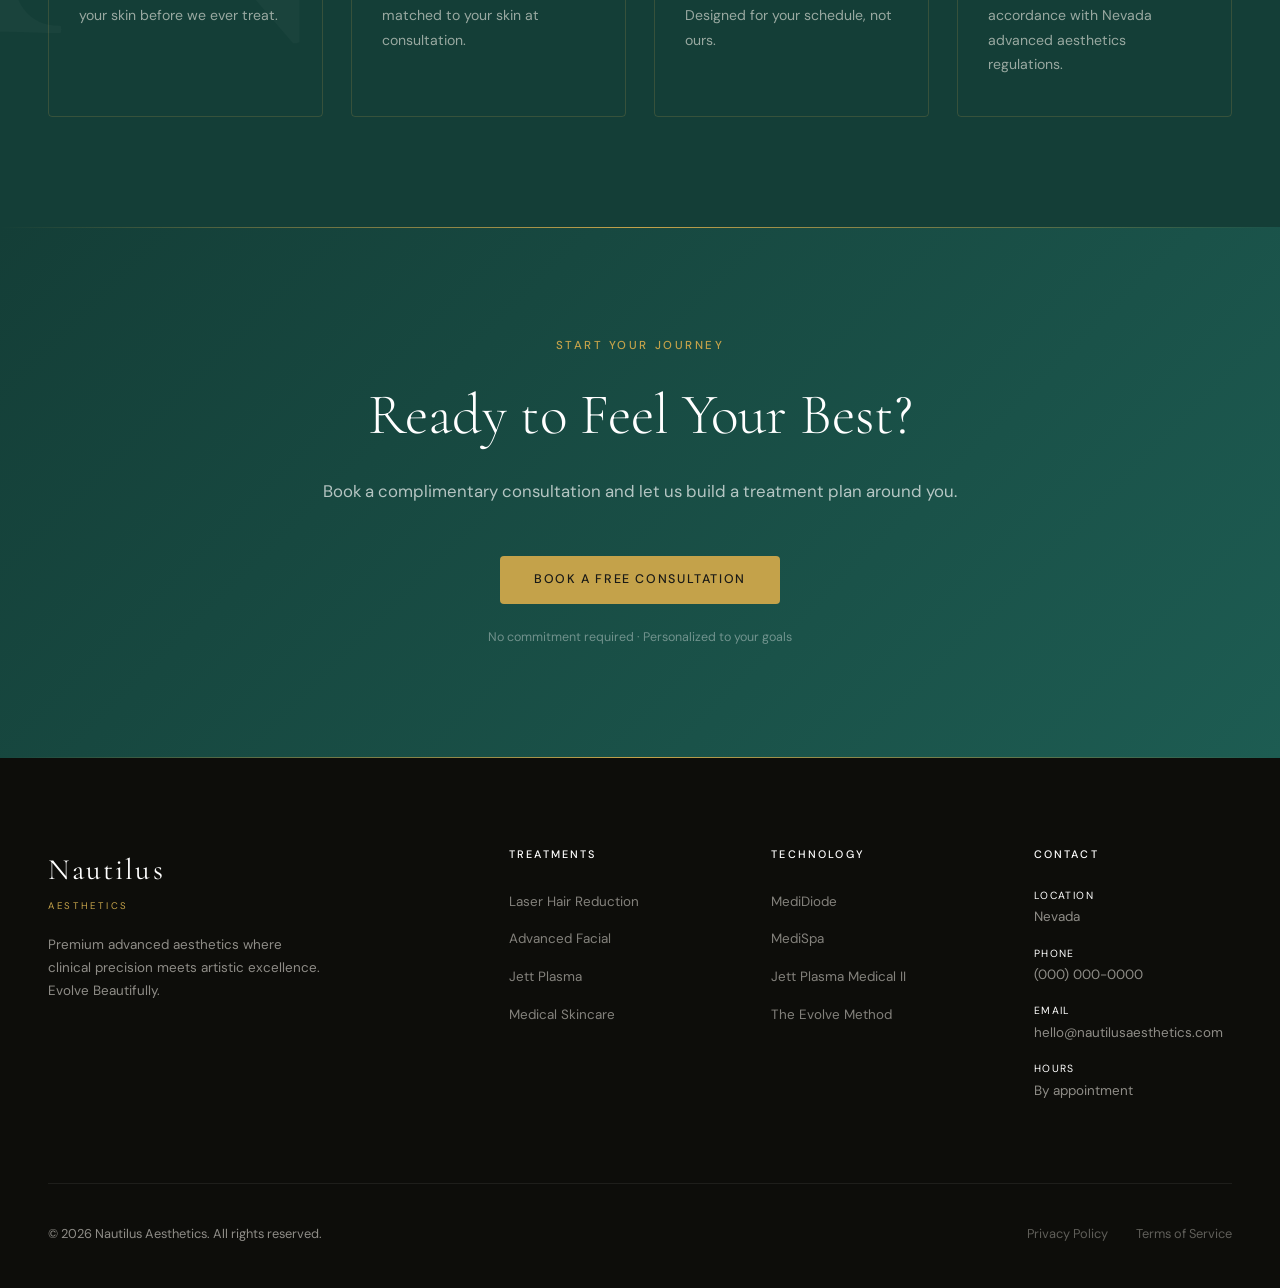
==== commit 422b614b: "Add real device photos; drop origin claims and device-branded names Photos: - Replace the three "PHO" ====
--- a/index.html
+++ b/index.html
@@ -3,7 +3,7 @@
 <head>
   <meta charset="UTF-8">
   <meta name="viewport" content="width=device-width, initial-scale=1.0">
-  <meta name="description" content="Nautilus Aesthetics — Advanced aesthetics rooted in skin health, clinical precision, and genuine artistry. Laser hair reduction, MediSpa facials, and Jett Plasma. Evolve Beautifully.">
+  <meta name="description" content="Nautilus Aesthetics — Advanced aesthetics rooted in skin health, clinical precision, and genuine artistry. Laser hair reduction, advanced facials, and Jett Plasma. Evolve Beautifully.">
   <title>Nautilus Aesthetics | Advanced Aesthetics</title>
   <link rel="stylesheet" href="css/styles.css">
 </head>
@@ -160,7 +160,7 @@
       <div class="section-header section-header--center fade-up">
         <span class="section-tag">Our Technology</span>
         <h2 class="section-title">The Devices Behind the Results</h2>
-        <p class="section-subtitle">We chose American-made Medicreations technology and the FDA-cleared Jett Plasma Medical II because the tools matter as much as the hands using them.</p>
+        <p class="section-subtitle">We treat with the FDA-cleared Jett Plasma Medical II and a purpose-built diode and multi-modality platform — because the tools matter as much as the hands using them.</p>
       </div>
 
       <div class="device-grid">
@@ -173,9 +173,9 @@
               <path d="M3.5 20.5c2.7-2.2 5.4-3.3 8.5-3.3s5.8 1.1 8.5 3.3"/>
             </svg>
           </div>
-          <span class="device-card__eyebrow">Medicreations · Made in USA</span>
+          <span class="device-card__eyebrow">Diode Laser</span>
           <h3 class="device-card__name">MediDiode</h3>
-          <p class="device-card__desc">A diode laser built for hair reduction in constant motion — a 12×12&nbsp;mm spot delivered in a smooth glide rather than stamp-by-stamp, and safe across all six Fitzpatrick skin types.</p>
+          <p class="device-card__desc">The diode laser behind our hair reduction — a 12×12&nbsp;mm spot delivered in a smooth glide rather than stamp-by-stamp, and safe across all six Fitzpatrick skin types.</p>
           <span class="device-card__cta">
             Explore the device
             <svg width="14" height="14" fill="none" stroke="currentColor" stroke-width="2" viewBox="0 0 24 24"><line x1="5" y1="12" x2="19" y2="12"/><polyline points="12 5 19 12 12 19"/></svg>
@@ -191,7 +191,7 @@
               <circle cx="7" cy="20.6" r="1"/><circle cx="17" cy="20.6" r="1"/>
             </svg>
           </div>
-          <span class="device-card__eyebrow">Medicreations · Made in USA</span>
+          <span class="device-card__eyebrow">Multi-Modality Facial System</span>
           <h3 class="device-card__name">MediSpa</h3>
           <p class="device-card__desc">Seven aesthetic modalities in a single system — hydradermabrasion, radiofrequency, microcurrent, oxygen and more — so a facial can be built around what your skin actually needs that day.</p>
           <span class="device-card__cta">
@@ -244,7 +244,7 @@
           </div>
         </a>
 
-        <!-- MediSpa Facial -->
+        <!-- Advanced Facial -->
         <a href="services.html#medispa" class="service-card fade-up delay-2">
           <div class="service-card__img-wrap">
             <img class="service-card__img" src="images/devices/medispa.jpg" alt="MediSpa multi-modality facial device" loading="lazy">
@@ -252,7 +252,7 @@
           <div class="service-card__overlay"></div>
           <div class="service-card__body">
             <span class="service-card__tag">Advanced Facial</span>
-            <h3 class="service-card__name">MediSpa Facial</h3>
+            <h3 class="service-card__name">Advanced Facial</h3>
             <p class="service-card__excerpt">A customized, medical-grade facial built from seven modalities. Deep cleanse, real analysis, and a clear picture of what your skin needs next.</p>
             <span class="service-card__cta">Learn More →</span>
           </div>
@@ -267,7 +267,7 @@
           <div class="service-card__body">
             <span class="service-card__tag">Skin Renewal</span>
             <h3 class="service-card__name">Jett Plasma</h3>
-            <p class="service-card__excerpt">Controlled plasma energy that triggers your skin's own collagen rebuild — for smoothing and lift, with no downtime.</p>
+            <p class="service-card__excerpt">Non-ablative plasma therapy. Controlled plasma energy that triggers your skin's own collagen rebuild — for smoothing and lift, with no downtime.</p>
             <span class="service-card__cta">Learn More →</span>
           </div>
         </a>
@@ -308,8 +308,8 @@
           <div class="why-card__icon">
             <svg width="22" height="22" fill="none" stroke="currentColor" stroke-width="2" viewBox="0 0 24 24"><circle cx="12" cy="12" r="3"/><path d="M19.07 4.93a10 10 0 0 1 0 14.14M4.93 4.93a10 10 0 0 0 0 14.14"/></svg>
           </div>
-          <h3 class="why-card__title">Made-in-USA Devices</h3>
-          <p class="why-card__desc">We use Medicreations technology — American-engineered, FDA-cleared devices built to deliver superior, consistent results.</p>
+          <h3 class="why-card__title">Purpose-Built Technology</h3>
+          <p class="why-card__desc">FDA-cleared devices chosen for clinical performance rather than convenience — and matched to your skin before we ever treat.</p>
         </div>
 
         <div class="why-card fade-up delay-2">
@@ -327,7 +327,7 @@
             <svg width="22" height="22" fill="none" stroke="currentColor" stroke-width="2" viewBox="0 0 24 24"><circle cx="12" cy="12" r="10"/><polyline points="12 6 12 12 16 14"/></svg>
           </div>
           <h3 class="why-card__title">Lunchtime Treatments</h3>
-          <p class="why-card__desc">Laser full legs, a MediSpa facial, or a Jett Plasma session — done in under an hour. Designed for your schedule, not ours.</p>
+          <p class="why-card__desc">Laser full legs, an Advanced Facial, or a Jett Plasma session — done in under an hour. Designed for your schedule, not ours.</p>
         </div>
 
         <div class="why-card fade-up delay-4">
@@ -368,7 +368,7 @@
           <div class="footer__col-label">Treatments</div>
           <ul class="footer__links">
             <li><a href="services.html#laser">Laser Hair Reduction</a></li>
-            <li><a href="services.html#medispa">MediSpa Facial</a></li>
+            <li><a href="services.html#medispa">Advanced Facial</a></li>
             <li><a href="services.html#jett">Jett Plasma</a></li>
             <li><a href="services.html#skincare">Medical Skincare</a></li>
           </ul>
--- a/css/styles.css
+++ b/css/styles.css
@@ -1395,3 +1395,14 @@
 
 @media (max-width: 1024px) { .principles { grid-template-columns: repeat(2, 1fr); gap: 2px 36px; } }
 @media (max-width: 768px)  { .principles { grid-template-columns: 1fr; margin-top: 48px; } }
+
+/* Modality / mechanism descriptor under a treatment or device title */
+.modality-line {
+  font-size: 0.82rem;
+  font-weight: 500;
+  letter-spacing: 0.13em;
+  text-transform: uppercase;
+  color: var(--clr-primary);
+  margin: -8px 0 18px;
+}
+.modality-line--light { color: var(--clr-accent); margin: -6px 0 20px; }
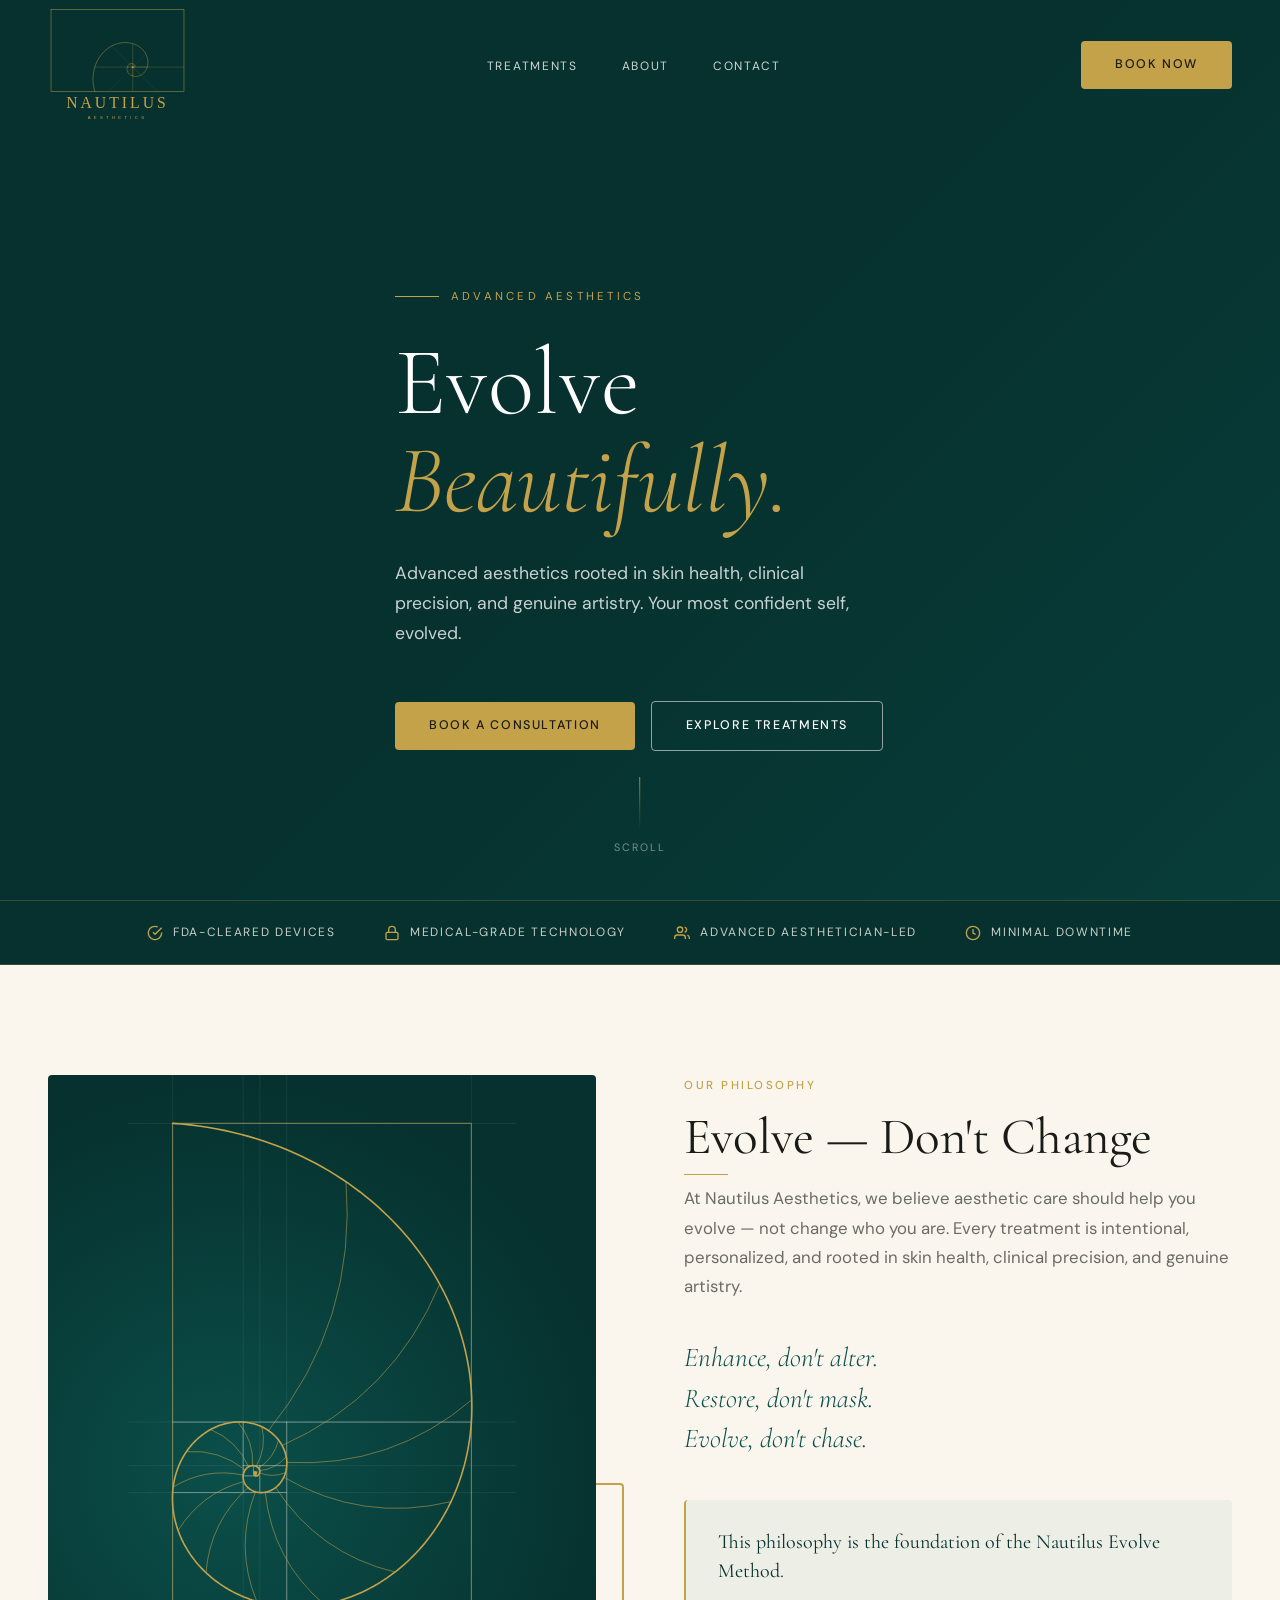
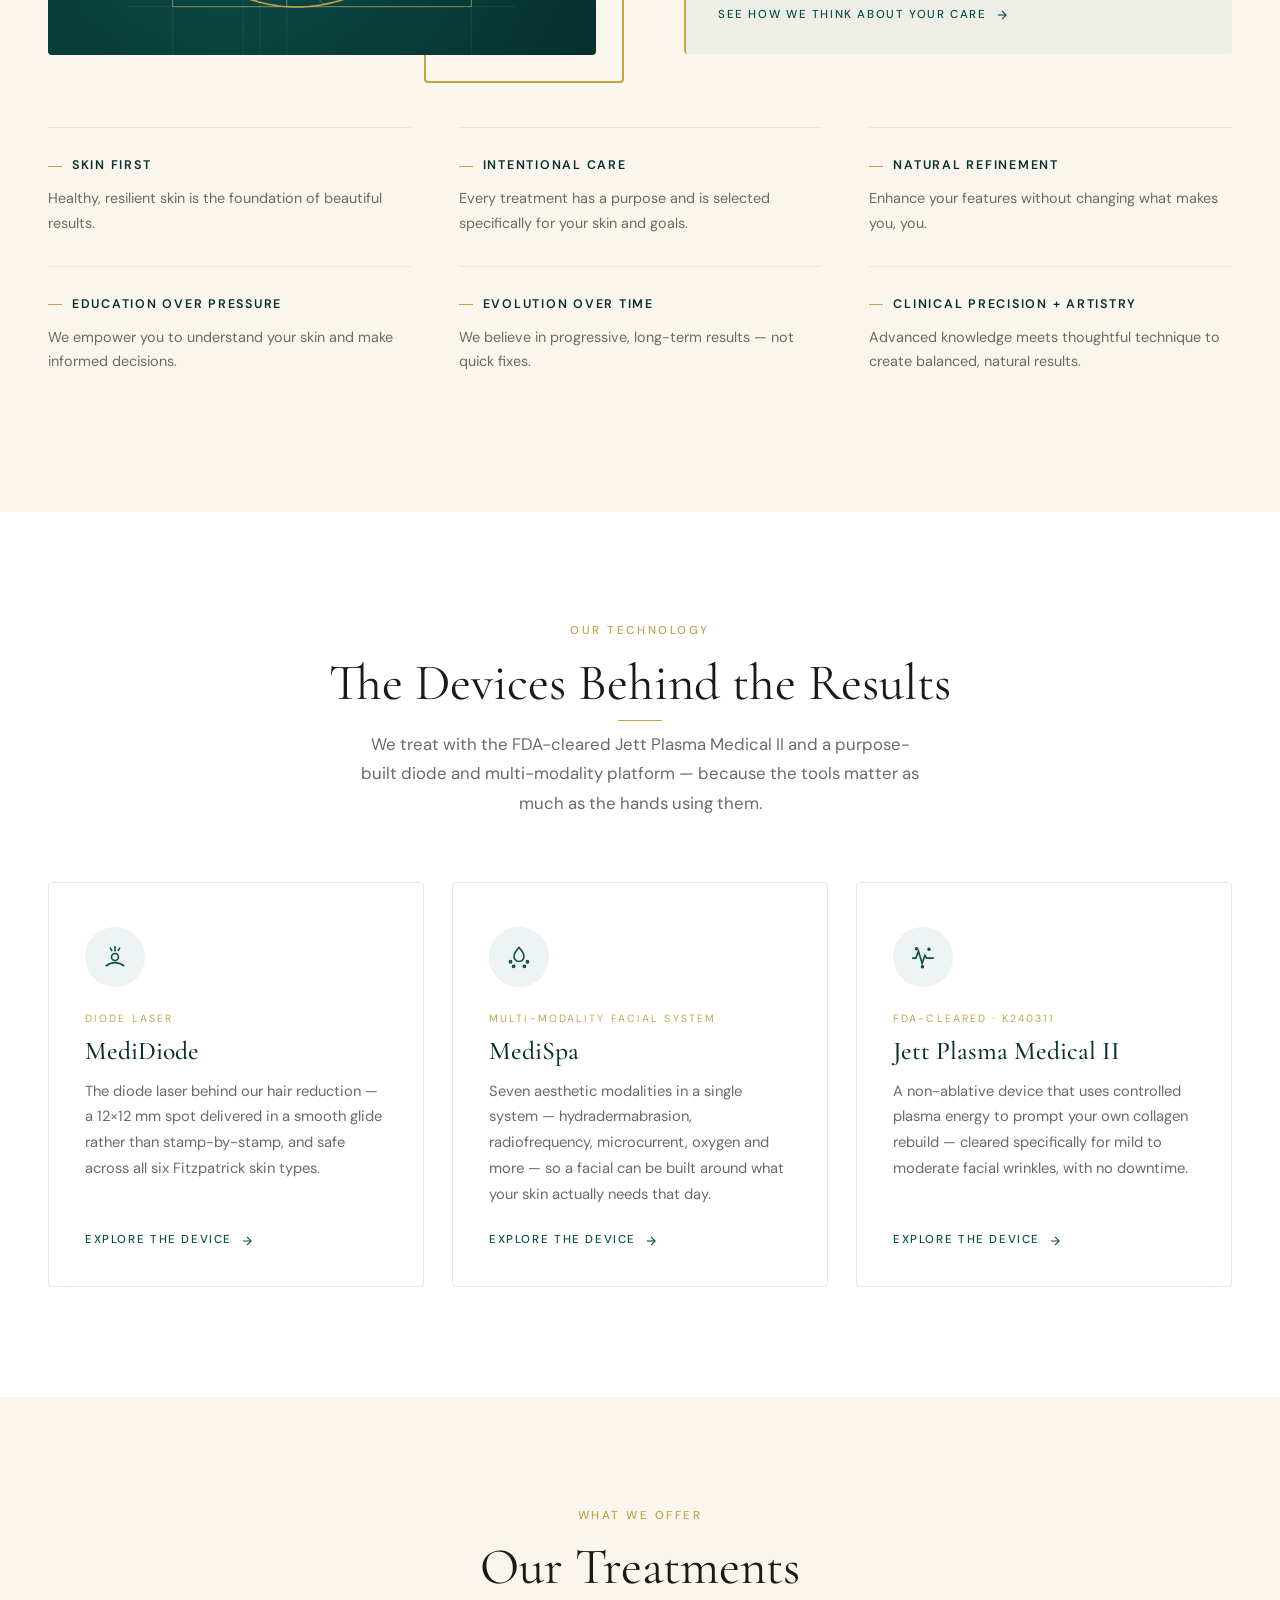
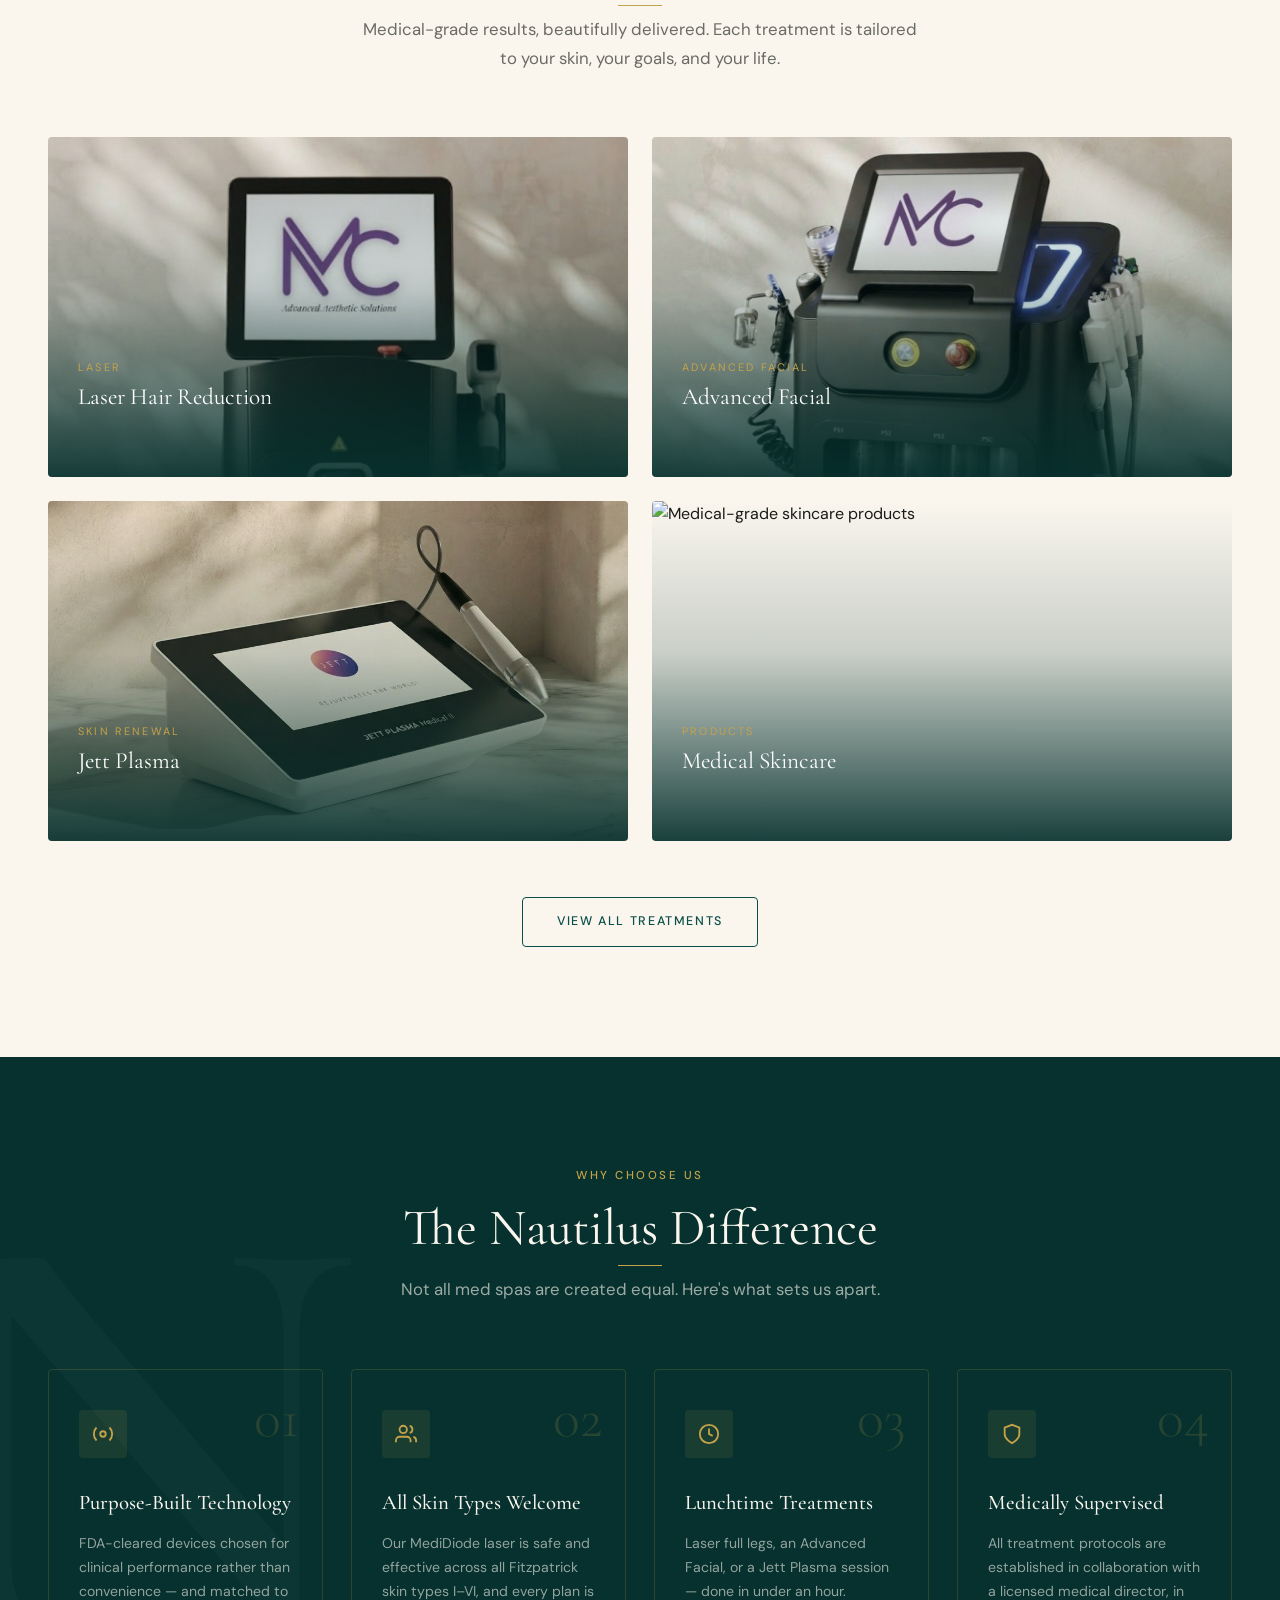
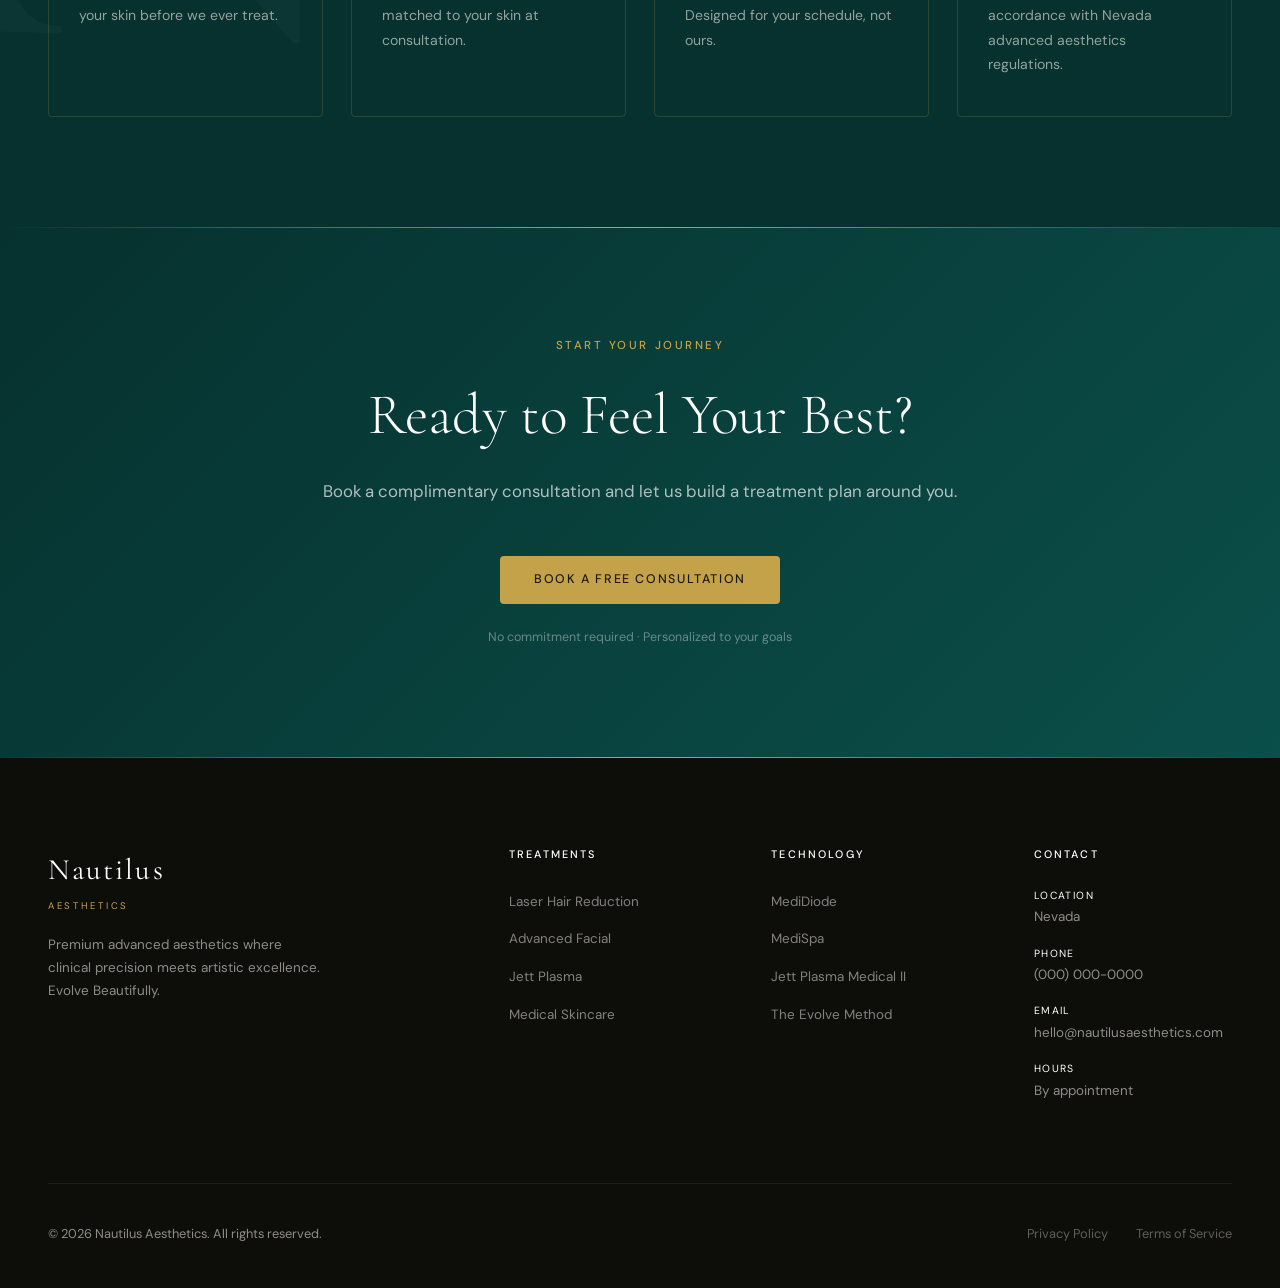
==== commit 2028ac2e: "Add Nautilus shell animation and motion pass (tasks 3 and 4) Task 3 — Philosophy shell - Replace the" ====
--- a/index.html
+++ b/index.html
@@ -5,6 +5,7 @@
   <meta name="viewport" content="width=device-width, initial-scale=1.0">
   <meta name="description" content="Nautilus Aesthetics — Advanced aesthetics rooted in skin health, clinical precision, and genuine artistry. Laser hair reduction, advanced facials, and Jett Plasma. Evolve Beautifully.">
   <title>Nautilus Aesthetics | Advanced Aesthetics</title>
+  <script>document.documentElement.classList.add('js');</script>
   <link rel="stylesheet" href="css/styles.css">
 </head>
 <body>
@@ -93,12 +94,60 @@
     <div class="container">
       <div class="intro__inner">
         <div class="intro__image-wrap fade-up">
-          <img
-            class="intro__image"
-            src="images/brand/still-life.jpg"
-            alt="Calm, warmly lit still life reflecting the Nautilus Aesthetics environment"
-            loading="lazy"
-          />
+          <div class="intro__image intro__shell" role="img"
+               aria-label="A nautilus shell drawing itself along the golden spiral">
+            <!-- Generated geometry: golden-rectangle subdivision, logarithmic spiral, septa.
+                 data-t / data-d are animation start and duration in seconds (see js/main.js). -->
+            <svg class="shell" viewBox="0 0 400 600" preserveAspectRatio="xMidYMid meet" aria-hidden="true" focusable="false" data-loop="16.0">
+              <g class="shell__art">
+                <g class="shell__grid" data-t="0.0" data-d="1.6">
+                  <line x1="45.49" y1="0" x2="45.49" y2="600"/>
+                  <line x1="118.44" y1="0" x2="118.44" y2="600"/>
+                  <line x1="135.66" y1="0" x2="135.66" y2="600"/>
+                  <line x1="163.53" y1="0" x2="163.53" y2="600"/>
+                  <line x1="354.51" y1="0" x2="354.51" y2="600"/>
+                  <line x1="0" y1="50.0" x2="400" y2="50.0"/>
+                  <line x1="0" y1="359.02" x2="400" y2="359.02"/>
+                  <line x1="0" y1="404.1" x2="400" y2="404.1"/>
+                  <line x1="0" y1="431.97" x2="400" y2="431.97"/>
+                  <line x1="0" y1="550.0" x2="400" y2="550.0"/>
+                </g>
+                <g class="shell__squares">
+                  <path class="shell__draw" d="M45.49 50.00 h309.02 v309.02 h-309.02 Z" pathLength="1" data-t="0.25" data-d="0.9"/>
+                  <path class="shell__draw" d="M163.53 359.02 h190.98 v190.98 h-190.98 Z" pathLength="1" data-t="0.41" data-d="0.9"/>
+                  <path class="shell__draw" d="M45.49 431.97 h118.03 v118.03 h-118.03 Z" pathLength="1" data-t="0.57" data-d="0.9"/>
+                  <path class="shell__draw" d="M45.49 359.02 h72.95 v72.95 h-72.95 Z" pathLength="1" data-t="0.73" data-d="0.9"/>
+                  <path class="shell__draw" d="M118.44 359.02 h45.08 v45.08 h-45.08 Z" pathLength="1" data-t="0.89" data-d="0.9"/>
+                  <path class="shell__draw" d="M135.66 404.10 h27.86 v27.86 h-27.86 Z" pathLength="1" data-t="1.05" data-d="0.9"/>
+                  <path class="shell__draw" d="M118.44 414.75 h17.22 v17.22 h-17.22 Z" pathLength="1" data-t="1.21" data-d="0.9"/>
+                  <path class="shell__draw" d="M118.44 404.10 h10.64 v10.64 h-10.64 Z" pathLength="1" data-t="1.37" data-d="0.9"/>
+                  <path class="shell__draw" d="M129.08 404.10 h6.58 v6.58 h-6.58 Z" pathLength="1" data-t="1.53" data-d="0.9"/>
+                </g>
+                <path class="shell__frame shell__draw" d="M45.49 50.00 h309.02 v500.00 h-309.02 Z" pathLength="1" data-t="0.1" data-d="1.4"/>
+                <g class="shell__septa">
+                  <path class="shell__draw" d="M144.61 367.84 Q236.21 255.20 224.86 110.47" pathLength="1" data-t="3.77" data-d="0.7"/>
+                  <path class="shell__draw" d="M158.75 383.28 Q273.65 332.41 321.78 216.33" pathLength="1" data-t="3.32" data-d="0.7"/>
+                  <path class="shell__draw" d="M163.59 400.75 Q272.19 406.67 354.92 336.05" pathLength="1" data-t="3.04" data-d="0.7"/>
+                  <path class="shell__draw" d="M160.45 416.12 Q241.89 463.37 333.44 441.41" pathLength="1" data-t="2.85" data-d="0.7"/>
+                  <path class="shell__draw" d="M151.99 426.75 Q196.24 495.18 275.47 514.23" pathLength="1" data-t="2.70" data-d="0.7"/>
+                  <path class="shell__draw" d="M141.30 431.62 Q148.52 501.78 202.15 547.61" pathLength="1" data-t="2.57" data-d="0.7"/>
+                  <path class="shell__draw" d="M131.13 431.17 Q109.13 488.12 132.48 544.54" pathLength="1" data-t="2.47" data-d="0.7"/>
+                  <path class="shell__draw" d="M123.47 426.83 Q84.12 462.11 79.96 514.79" pathLength="1" data-t="2.39" data-d="0.7"/>
+                  <path class="shell__draw" d="M119.27 420.47 Q75.06 432.22 51.14 471.22" pathLength="1" data-t="2.31" data-d="0.7"/>
+                  <path class="shell__draw" d="M118.52 413.92 Q79.81 405.60 46.04 426.28" pathLength="1" data-t="2.25" data-d="0.7"/>
+                  <path class="shell__draw" d="M120.52 408.57 Q93.93 386.94 59.77 389.62" pathLength="1" data-t="2.19" data-d="0.7"/>
+                  <path class="shell__draw" d="M124.17 405.23 Q112.16 378.10 84.76 366.74" pathLength="1" data-t="2.13" data-d="0.7"/>
+                  <path class="shell__draw" d="M128.29 404.09 Q129.69 378.45 113.02 358.92" pathLength="1" data-t="2.08" data-d="0.7"/>
+                  <path class="shell__draw" d="M131.92 404.83 Q143.07 385.60 137.89 363.99" pathLength="1" data-t="2.03" data-d="0.7"/>
+                  <path class="shell__draw" d="M134.43 406.82 Q150.59 396.38 155.08 377.68" pathLength="1" data-t="1.99" data-d="0.7"/>
+                  <path class="shell__draw" d="M135.58 409.35 Q152.14 407.64 162.96 394.98" pathLength="1" data-t="1.95" data-d="0.7"/>
+                  <path class="shell__draw" d="M135.47 411.75 Q148.92 416.94 162.24 411.43" pathLength="1" data-t="1.91" data-d="0.7"/>
+                </g>
+                <path class="shell__spiral shell__draw" d="M129.65 413.82 L129.69 413.87 L129.73 413.91 L129.77 413.95 L129.82 414.00 L129.86 414.04 L129.91 414.08 L129.95 414.12 L130.00 414.15 L130.05 414.19 L130.10 414.23 L130.16 414.27 L130.21 414.30 L130.26 414.33 L130.32 414.37 L130.38 414.40 L130.43 414.43 L130.49 414.46 L130.55 414.49 L130.61 414.51 L130.68 414.54 L130.74 414.56 L130.80 414.59 L130.87 414.61 L130.94 414.63 L131.00 414.65 L131.07 414.67 L131.14 414.68 L131.21 414.70 L131.28 414.71 L131.35 414.72 L131.42 414.73 L131.50 414.74 L131.57 414.74 L131.65 414.75 L131.72 414.75 L131.80 414.75 L131.87 414.75 L131.95 414.75 L132.03 414.74 L132.10 414.74 L132.18 414.73 L132.26 414.72 L132.34 414.71 L132.42 414.69 L132.50 414.68 L132.58 414.66 L132.66 414.64 L132.74 414.62 L132.82 414.59 L132.89 414.57 L132.97 414.54 L133.05 414.51 L133.13 414.48 L133.21 414.44 L133.29 414.41 L133.37 414.37 L133.45 414.33 L133.53 414.29 L133.60 414.24 L133.68 414.19 L133.75 414.14 L133.83 414.09 L133.91 414.04 L133.98 413.98 L134.05 413.93 L134.12 413.87 L134.20 413.80 L134.27 413.74 L134.34 413.67 L134.40 413.60 L134.47 413.53 L134.54 413.46 L134.60 413.39 L134.67 413.31 L134.73 413.23 L134.79 413.15 L134.85 413.07 L134.90 412.98 L134.96 412.90 L135.01 412.81 L135.07 412.72 L135.12 412.62 L135.17 412.53 L135.21 412.43 L135.26 412.34 L135.30 412.24 L135.34 412.13 L135.38 412.03 L135.42 411.93 L135.45 411.82 L135.48 411.71 L135.51 411.60 L135.54 411.49 L135.57 411.38 L135.59 411.27 L135.61 411.15 L135.63 411.04 L135.64 410.92 L135.65 410.80 L135.66 410.68 L135.67 410.56 L135.67 410.44 L135.67 410.31 L135.67 410.19 L135.67 410.07 L135.66 409.94 L135.65 409.82 L135.63 409.69 L135.61 409.56 L135.59 409.43 L135.57 409.31 L135.54 409.18 L135.51 409.05 L135.48 408.92 L135.44 408.79 L135.40 408.66 L135.36 408.54 L135.32 408.41 L135.27 408.28 L135.21 408.15 L135.16 408.02 L135.10 407.90 L135.03 407.77 L134.96 407.64 L134.89 407.52 L134.82 407.39 L134.74 407.27 L134.66 407.15 L134.58 407.02 L134.49 406.90 L134.40 406.78 L134.30 406.67 L134.21 406.55 L134.10 406.44 L134.00 406.32 L133.89 406.21 L133.78 406.10 L133.66 405.99 L133.54 405.89 L133.42 405.78 L133.30 405.68 L133.17 405.58 L133.04 405.48 L132.90 405.39 L132.76 405.30 L132.62 405.21 L132.48 405.12 L132.33 405.04 L132.18 404.96 L132.03 404.88 L131.87 404.80 L131.71 404.73 L131.55 404.66 L131.38 404.60 L131.21 404.54 L131.04 404.48 L130.87 404.42 L130.70 404.37 L130.52 404.33 L130.34 404.28 L130.16 404.24 L129.97 404.21 L129.78 404.18 L129.60 404.15 L129.41 404.13 L129.21 404.11 L129.02 404.10 L128.82 404.09 L128.63 404.08 L128.43 404.08 L128.23 404.09 L128.02 404.10 L127.82 404.11 L127.62 404.13 L127.41 404.16 L127.21 404.19 L127.00 404.22 L126.79 404.26 L126.59 404.31 L126.38 404.36 L126.17 404.41 L125.96 404.47 L125.75 404.54 L125.54 404.61 L125.34 404.69 L125.13 404.77 L124.92 404.86 L124.72 404.95 L124.51 405.05 L124.31 405.16 L124.10 405.27 L123.90 405.38 L123.70 405.50 L123.50 405.63 L123.30 405.76 L123.10 405.90 L122.91 406.05 L122.72 406.20 L122.53 406.35 L122.34 406.51 L122.15 406.68 L121.97 406.85 L121.79 407.03 L121.62 407.21 L121.44 407.40 L121.27 407.59 L121.10 407.79 L120.94 408.00 L120.78 408.21 L120.62 408.42 L120.47 408.64 L120.33 408.87 L120.18 409.10 L120.04 409.33 L119.91 409.57 L119.78 409.82 L119.65 410.07 L119.54 410.32 L119.42 410.58 L119.31 410.85 L119.21 411.12 L119.11 411.39 L119.02 411.66 L118.93 411.95 L118.85 412.23 L118.78 412.52 L118.71 412.81 L118.65 413.11 L118.60 413.41 L118.55 413.71 L118.51 414.02 L118.47 414.33 L118.45 414.64 L118.43 414.96 L118.42 415.27 L118.41 415.59 L118.41 415.92 L118.43 416.24 L118.44 416.57 L118.47 416.90 L118.50 417.23 L118.55 417.56 L118.60 417.89 L118.66 418.23 L118.72 418.56 L118.80 418.90 L118.88 419.24 L118.98 419.57 L119.08 419.91 L119.19 420.25 L119.31 420.58 L119.43 420.92 L119.57 421.26 L119.72 421.59 L119.87 421.92 L120.03 422.26 L120.21 422.59 L120.39 422.92 L120.58 423.24 L120.78 423.57 L120.99 423.89 L121.20 424.21 L121.43 424.53 L121.67 424.84 L121.91 425.15 L122.16 425.46 L122.43 425.76 L122.70 426.06 L122.98 426.35 L123.27 426.64 L123.57 426.92 L123.88 427.20 L124.19 427.48 L124.52 427.75 L124.85 428.01 L125.20 428.26 L125.55 428.51 L125.91 428.76 L126.27 428.99 L126.65 429.22 L127.03 429.45 L127.42 429.66 L127.82 429.87 L128.23 430.07 L128.65 430.26 L129.07 430.44 L129.50 430.61 L129.93 430.78 L130.38 430.93 L130.83 431.08 L131.29 431.21 L131.75 431.34 L132.22 431.46 L132.69 431.56 L133.18 431.66 L133.66 431.74 L134.15 431.81 L134.65 431.88 L135.15 431.93 L135.66 431.97 L136.17 431.99 L136.69 432.01 L137.21 432.01 L137.73 432.00 L138.26 431.98 L138.79 431.95 L139.32 431.90 L139.86 431.84 L140.40 431.77 L140.94 431.68 L141.48 431.58 L142.02 431.47 L142.56 431.34 L143.11 431.20 L143.65 431.05 L144.20 430.88 L144.75 430.70 L145.29 430.50 L145.83 430.29 L146.38 430.06 L146.92 429.82 L147.46 429.57 L147.99 429.30 L148.53 429.01 L149.06 428.72 L149.59 428.40 L150.11 428.08 L150.63 427.73 L151.15 427.38 L151.66 427.00 L152.16 426.62 L152.66 426.22 L153.16 425.80 L153.64 425.37 L154.12 424.92 L154.60 424.46 L155.06 423.99 L155.52 423.50 L155.97 423.00 L156.41 422.48 L156.84 421.95 L157.26 421.41 L157.67 420.85 L158.07 420.28 L158.46 419.69 L158.84 419.09 L159.21 418.48 L159.57 417.85 L159.91 417.21 L160.24 416.56 L160.56 415.90 L160.86 415.23 L161.15 414.54 L161.43 413.84 L161.69 413.13 L161.93 412.41 L162.16 411.68 L162.38 410.93 L162.58 410.18 L162.76 409.42 L162.92 408.65 L163.07 407.86 L163.20 407.07 L163.31 406.27 L163.41 405.47 L163.49 404.65 L163.54 403.83 L163.58 403.00 L163.60 402.16 L163.60 401.32 L163.58 400.47 L163.54 399.61 L163.47 398.75 L163.39 397.89 L163.29 397.02 L163.16 396.15 L163.01 395.28 L162.85 394.40 L162.66 393.52 L162.44 392.64 L162.21 391.76 L161.95 390.87 L161.67 389.99 L161.37 389.11 L161.04 388.23 L160.69 387.35 L160.32 386.47 L159.92 385.60 L159.50 384.73 L159.06 383.86 L158.59 383.00 L158.10 382.14 L157.59 381.29 L157.05 380.44 L156.49 379.60 L155.90 378.77 L155.29 377.95 L154.66 377.13 L154.00 376.33 L153.32 375.53 L152.61 374.75 L151.89 373.97 L151.13 373.21 L150.36 372.46 L149.56 371.73 L148.74 371.01 L147.90 370.30 L147.03 369.61 L146.14 368.93 L145.23 368.27 L144.30 367.63 L143.34 367.00 L142.36 366.39 L141.37 365.81 L140.35 365.24 L139.31 364.69 L138.25 364.16 L137.17 363.66 L136.07 363.17 L134.95 362.71 L133.82 362.27 L132.66 361.86 L131.49 361.47 L130.30 361.10 L129.09 360.76 L127.87 360.45 L126.63 360.17 L125.37 359.91 L124.10 359.68 L122.82 359.48 L121.52 359.30 L120.21 359.16 L118.88 359.05 L117.55 358.97 L116.20 358.91 L114.84 358.89 L113.48 358.91 L112.10 358.95 L110.72 359.03 L109.32 359.14 L107.92 359.29 L106.52 359.47 L105.10 359.68 L103.69 359.93 L102.27 360.21 L100.84 360.54 L99.42 360.89 L97.99 361.28 L96.56 361.71 L95.13 362.18 L93.71 362.68 L92.28 363.22 L90.86 363.80 L89.44 364.42 L88.03 365.07 L86.62 365.76 L85.22 366.49 L83.83 367.26 L82.44 368.07 L81.07 368.91 L79.70 369.80 L78.35 370.72 L77.01 371.68 L75.68 372.68 L74.37 373.72 L73.07 374.79 L71.79 375.91 L70.53 377.06 L69.28 378.25 L68.06 379.48 L66.85 380.75 L65.67 382.05 L64.51 383.39 L63.37 384.77 L62.26 386.18 L61.17 387.63 L60.11 389.12 L59.08 390.64 L58.08 392.20 L57.11 393.79 L56.17 395.42 L55.26 397.08 L54.38 398.77 L53.54 400.49 L52.73 402.25 L51.96 404.04 L51.23 405.86 L50.53 407.71 L49.87 409.59 L49.26 411.49 L48.68 413.43 L48.15 415.39 L47.65 417.38 L47.21 419.39 L46.80 421.43 L46.45 423.50 L46.14 425.58 L45.87 427.69 L45.66 429.82 L45.49 431.97 L45.38 434.13 L45.31 436.32 L45.29 438.52 L45.33 440.74 L45.42 442.97 L45.57 445.22 L45.77 447.47 L46.02 449.74 L46.33 452.02 L46.69 454.31 L47.12 456.60 L47.60 458.90 L48.13 461.21 L48.73 463.52 L49.38 465.83 L50.10 468.14 L50.87 470.45 L51.71 472.75 L52.60 475.06 L53.56 477.36 L54.57 479.65 L55.65 481.93 L56.79 484.21 L57.99 486.47 L59.26 488.72 L60.58 490.95 L61.97 493.17 L63.42 495.38 L64.94 497.56 L66.51 499.72 L68.15 501.86 L69.85 503.98 L71.61 506.07 L73.44 508.13 L75.32 510.17 L77.27 512.17 L79.28 514.14 L81.35 516.08 L83.48 517.98 L85.67 519.85 L87.92 521.67 L90.22 523.46 L92.59 525.20 L95.01 526.90 L97.50 528.56 L100.03 530.16 L102.63 531.72 L105.28 533.22 L107.98 534.68 L110.73 536.08 L113.54 537.42 L116.40 538.71 L119.31 539.94 L122.27 541.10 L125.28 542.21 L128.34 543.25 L131.44 544.23 L134.59 545.14 L137.78 545.98 L141.01 546.75 L144.28 547.45 L147.59 548.08 L150.94 548.63 L154.33 549.11 L157.75 549.51 L161.20 549.83 L164.69 550.07 L168.21 550.23 L171.75 550.31 L175.32 550.31 L178.92 550.22 L182.54 550.04 L186.18 549.78 L189.84 549.43 L193.51 548.99 L197.21 548.46 L200.91 547.84 L204.63 547.12 L208.35 546.32 L212.08 545.41 L215.82 544.42 L219.56 543.33 L223.30 542.14 L227.03 540.85 L230.76 539.47 L234.49 537.99 L238.21 536.41 L241.91 534.73 L245.60 532.96 L249.27 531.08 L252.93 529.10 L256.56 527.02 L260.17 524.84 L263.75 522.56 L267.31 520.18 L270.83 517.70 L274.32 515.11 L277.77 512.43 L281.18 509.65 L284.55 506.76 L287.87 503.78 L291.15 500.69 L294.37 497.51 L297.54 494.23 L300.66 490.85 L303.72 487.37 L306.72 483.79 L309.65 480.12 L312.51 476.36 L315.31 472.50 L318.04 468.54 L320.69 464.50 L323.26 460.36 L325.75 456.13 L328.16 451.82 L330.48 447.42 L332.72 442.93 L334.86 438.36 L336.91 433.70 L338.87 428.97 L340.72 424.15 L342.48 419.26 L344.13 414.29 L345.67 409.24 L347.11 404.13 L348.43 398.95 L349.64 393.69 L350.73 388.38 L351.71 383.00 L352.56 377.56 L353.29 372.06 L353.90 366.50 L354.38 360.90 L354.73 355.24 L354.94 349.53 L355.03 343.78 L354.97 337.99 L354.78 332.16 L354.45 326.29 L353.98 320.39 L353.36 314.46 L352.60 308.51 L351.70 302.52 L350.64 296.52 L349.43 290.51 L348.08 284.48 L346.57 278.44 L344.91 272.39 L343.09 266.34 L341.11 260.29 L338.98 254.25 L336.69 248.21 L334.24 242.19 L331.64 236.18 L328.87 230.20 L325.94 224.23 L322.84 218.30 L319.59 212.40 L316.17 206.53 L312.59 200.70 L308.84 194.92 L304.94 189.19 L300.87 183.51 L296.63 177.88 L292.24 172.32 L287.68 166.83 L282.95 161.40 L278.07 156.05 L273.03 150.77 L267.82 145.58 L262.46 140.48 L256.94 135.47 L251.26 130.55 L245.42 125.74 L239.43 121.03 L233.29 116.43 L226.99 111.94 L220.54 107.57 L213.95 103.33 L207.21 99.21 L200.32 95.22 L193.29 91.37 L186.12 87.65 L178.81 84.09 L171.37 80.67 L163.79 77.40 L156.09 74.29 L148.25 71.34 L140.29 68.56 L132.21 65.95 L124.02 63.51 L115.70 61.24 L107.28 59.16 L98.75 57.27 L90.11 55.56 L81.37 54.05 L72.54 52.73 L63.61 51.62 L54.59 50.70 L45.49 50.00" pathLength="1" data-t="1.3" data-d="4.2"/>
+                <circle class="shell__eye" cx="130.90" cy="411.80" r="2.2" data-t="0.9" data-d="0.6"/>
+              </g>
+            </svg>
+          </div>
           <div class="intro__accent-border"></div>
         </div>
 
--- a/css/styles.css
+++ b/css/styles.css
@@ -11,8 +11,8 @@
 /* ---- Brand Variables ---------------------------------------- */
 :root {
   /* Colors — Nautilus brand palette */
-  --clr-primary:       #1D5C52;   /* Deep teal green */
-  --clr-primary-dark:  #143E37;   /* Dark teal */
+  --clr-primary:       #0B4F4A;   /* Deep teal */
+  --clr-primary-dark:  #06312E;   /* Deep teal, dark */
   --clr-accent:        #C4A24A;   /* Brushed gold */
   --clr-accent-light:  #d4b76a;
   --clr-ivory:         #FAF6EE;   /* Warm ivory */
@@ -23,8 +23,10 @@
   --clr-black:         #0d0d0a;
 
   /* RGB channels — for rgba() tints. Keep in sync with the hex values above. */
-  --clr-primary-rgb:      29, 92, 82;
-  --clr-primary-dark-rgb: 20, 62, 55;
+  --clr-primary-rgb:      11, 79, 74;
+  --clr-primary-dark-rgb: 6, 49, 46;
+  --clr-ivory-rgb:        250, 246, 238;
+  --clr-accent-rgb:       196, 162, 74;
 
   /* Typography */
   --font-display: 'Cormorant Garamond', Georgia, serif;
@@ -100,8 +102,19 @@
   letter-spacing: 0.13em;
   text-transform: uppercase;
   border-radius: var(--radius);
-  transition: var(--transition-fast);
+  transition: background-color 0.35s var(--ease), color 0.35s var(--ease),
+              border-color 0.35s var(--ease), box-shadow 0.5s var(--ease),
+              transform 0.5s var(--ease);
   white-space: nowrap;
+}
+/* :hover:active out-ranks .btn-primary:hover, so the press settles the lift */
+.btn:hover:active,
+.btn:active { transform: translateY(0); transition-duration: 0.12s; }
+.btn:focus-visible,
+.service-card:focus-visible,
+.device-card:focus-visible {
+  outline: none;
+  box-shadow: 0 0 0 2px var(--clr-ivory), 0 0 0 4px var(--clr-primary);
 }
 .btn-primary {
   background: var(--clr-accent);
@@ -110,7 +123,7 @@
 .btn-primary:hover {
   background: var(--clr-accent-light);
   transform: translateY(-2px);
-  box-shadow: 0 10px 28px rgba(196,162,74,0.35);
+  box-shadow: 0 12px 30px rgba(var(--clr-accent-rgb), 0.3);
 }
 .btn-outline-light {
   border: 1px solid rgba(255,255,255,0.55);
@@ -227,6 +240,7 @@
 /* ---- Hero ------------------------------------------------------ */
 .hero {
   min-height: 100vh;
+  background: var(--clr-primary-dark);
   display: flex;
   align-items: center;
   position: relative;
@@ -239,10 +253,13 @@
   background-image: url('https://images.unsplash.com/photo-1612196808827-9ff25cb6137a?auto=format&fit=crop&w=1920&q=85');
   background-size: cover;
   background-position: center 45%;
-  transform: scale(1.06);
-  transition: transform 10s ease;
-}
-.hero__bg.loaded { transform: scale(1); }
+}
+.js .hero__bg {
+  opacity: 0;
+  transform: scale(1.035);
+  transition: opacity 1.4s var(--ease), transform 2.6s cubic-bezier(0.22, 0.61, 0.36, 1);
+}
+.js .hero__bg.loaded { opacity: 1; transform: scale(1); }
 .hero__overlay {
   position: absolute;
   inset: 0;
@@ -437,15 +454,20 @@
   overflow: hidden;
   border-radius: var(--radius);
   cursor: pointer;
+  transition: transform 0.6s var(--ease), box-shadow 0.6s var(--ease);
+}
+.service-card:hover {
+  transform: translateY(-4px);
+  box-shadow: 0 18px 44px rgba(var(--clr-primary-dark-rgb), 0.18);
 }
 .service-card__img-wrap { height: 340px; overflow: hidden; }
 .service-card__img {
   width: 100%;
   height: 100%;
   object-fit: cover;
-  transition: transform 0.65s var(--ease);
-}
-.service-card:hover .service-card__img { transform: scale(1.06); }
+  transition: transform 1.2s cubic-bezier(0.22, 0.61, 0.36, 1);
+}
+.service-card:hover .service-card__img { transform: scale(1.045); }
 .service-card__overlay {
   position: absolute;
   inset: 0;
@@ -924,12 +946,12 @@
 .form-privacy { margin-top: 14px; font-size: 0.78rem; color: var(--clr-text-muted); text-align: center; }
 
 /* ---- Scroll Animations ---------------------------------------- */
-.fade-up {
+.js .fade-up {
   opacity: 0;
-  transform: translateY(32px);
+  transform: translateY(24px);
   transition: opacity 0.75s var(--ease), transform 0.75s var(--ease);
 }
-.fade-up.visible { opacity: 1; transform: translateY(0); }
+.js .fade-up.visible { opacity: 1; transform: translateY(0); }
 .delay-1 { transition-delay: 0.1s; }
 .delay-2 { transition-delay: 0.2s; }
 .delay-3 { transition-delay: 0.3s; }
@@ -1406,3 +1428,122 @@
   margin: -8px 0 18px;
 }
 .modality-line--light { color: var(--clr-accent); margin: -6px 0 20px; }
+
+/* ============================================================
+   NAUTILUS SHELL — Philosophy section
+   Golden-rectangle construction + logarithmic spiral + septa.
+   Drawn fully by default; js/main.js animates it, and leaves it
+   static when the visitor prefers reduced motion.
+   ============================================================ */
+.intro__shell {
+  background: radial-gradient(circle at 33% 69%, var(--clr-primary) 0%, var(--clr-primary-dark) 72%);
+  overflow: hidden;
+}
+.shell { display: block; width: 100%; height: 100%; }
+.shell line,
+.shell path {
+  fill: none;
+  vector-effect: non-scaling-stroke;
+  stroke-linecap: round;
+}
+.shell__grid line    { stroke: rgba(var(--clr-ivory-rgb), 0.07); stroke-width: 1; }
+.shell__squares path { stroke: rgba(var(--clr-ivory-rgb), 0.22); stroke-width: 1; }
+.shell__frame        { stroke: rgba(var(--clr-accent-rgb), 0.45); stroke-width: 1; }
+.shell__septa path   { stroke: rgba(var(--clr-accent-rgb), 0.55); stroke-width: 1; }
+.shell__spiral       { stroke: var(--clr-accent); stroke-width: 1.6; }
+.shell__eye          { fill: var(--clr-accent); }
+
+/* ============================================================
+   MOTION
+   ============================================================ */
+
+/* Group reveals: children rise in sequence. js/main.js adds .stagger
+   and --i. An animation (not a transition) so hover timing is untouched. */
+@keyframes nautilus-rise {
+  from { opacity: 0; transform: translateY(18px); }
+  to   { opacity: 1; transform: none; }
+}
+@keyframes nautilus-fade { from { opacity: 0; } to { opacity: 1; } }
+@keyframes nautilus-draw-x { from { transform: scaleX(0); } to { transform: scaleX(1); } }
+
+.js .stagger:not(.visible) > * { opacity: 0; }
+.js .stagger.visible > * {
+  animation: nautilus-rise 0.8s var(--ease) backwards;
+  animation-delay: calc(var(--i, 0) * 90ms);
+}
+
+/* Hero entrance: the copy settles in order while the photo fades up behind it */
+.js .hero__content > * { opacity: 0; }
+.js .hero.is-ready .hero__content > * {
+  opacity: 1;
+  animation: nautilus-rise 0.9s cubic-bezier(0.22, 0.61, 0.36, 1) backwards;
+  animation-delay: calc(var(--i, 0) * 110ms + 80ms);
+}
+.hero__title em { display: inline-block; }
+.js .hero.is-ready .hero__title em {
+  animation: nautilus-rise 1s cubic-bezier(0.22, 0.61, 0.36, 1) backwards;
+  animation-delay: 360ms;
+}
+.hero__eyebrow::before { transform-origin: left center; }
+.js .hero.is-ready .hero__eyebrow::before {
+  animation: nautilus-draw-x 0.8s var(--ease) backwards;
+  animation-delay: 140ms;
+}
+.js .hero__scroll { opacity: 0; }
+.js .hero.is-ready .hero__scroll {
+  opacity: 1;
+  animation: nautilus-fade 0.9s var(--ease) backwards;
+  animation-delay: 0.9s;
+}
+
+/* Inner-page heroes get the same settle, lighter */
+.js .page-hero__content > * { opacity: 0; }
+.js .page-hero.is-ready .page-hero__content > * {
+  opacity: 1;
+  animation: nautilus-rise 0.9s cubic-bezier(0.22, 0.61, 0.36, 1) backwards;
+  animation-delay: calc(var(--i, 0) * 120ms + 120ms);
+}
+
+/* Gold hairline that draws under section titles as they reveal.
+   Sits inside the title's bottom margin, so nothing shifts. */
+.section-title { position: relative; }
+.section-title::after {
+  content: '';
+  position: absolute;
+  left: 0;
+  bottom: -9px;
+  width: 44px;
+  height: 1px;
+  background: var(--clr-accent);
+  transform-origin: left center;
+}
+.section-header--center .section-title::after {
+  left: 50%;
+  margin-left: -22px;
+  transform-origin: center;
+}
+.js .section-title::after {
+  transform: scaleX(0);
+  transition: transform 0.9s var(--ease) 0.35s;
+}
+.js .visible .section-title::after,
+.js .section-title.visible::after { transform: scaleX(1); }
+
+/* ---- Reduced motion ------------------------------------------ */
+@media (prefers-reduced-motion: reduce) {
+  *, *::before, *::after {
+    animation-duration: 0.01ms !important;
+    animation-iteration-count: 1 !important;
+    transition-duration: 0.01ms !important;
+    scroll-behavior: auto !important;
+  }
+  /* no waiting on staggered delays, and no zoom on the hero photo */
+  *, *::before, *::after {
+    animation-delay: 0s !important;
+    transition-delay: 0s !important;
+  }
+  .js .hero__bg { transform: none; }
+  .service-card:hover,
+  .btn-primary:hover { transform: none; }
+  .service-card:hover .service-card__img { transform: none; }
+}
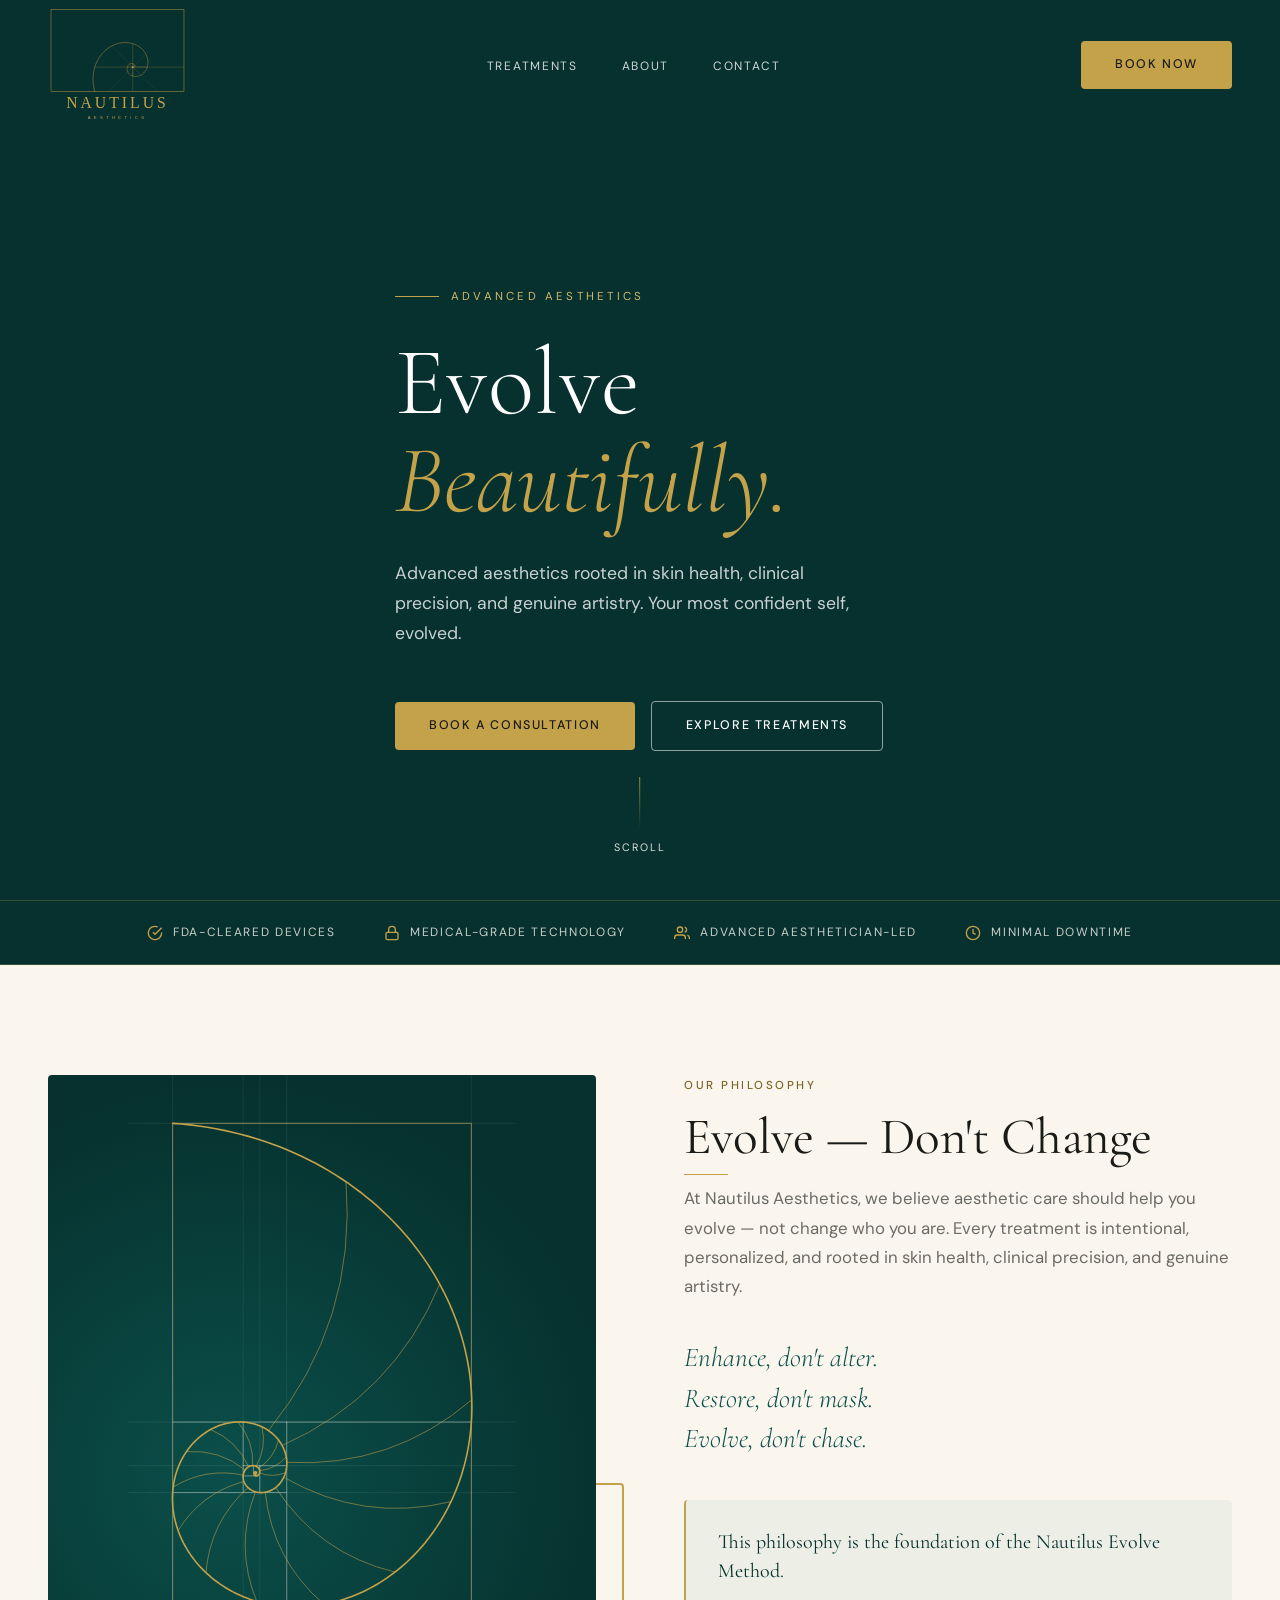
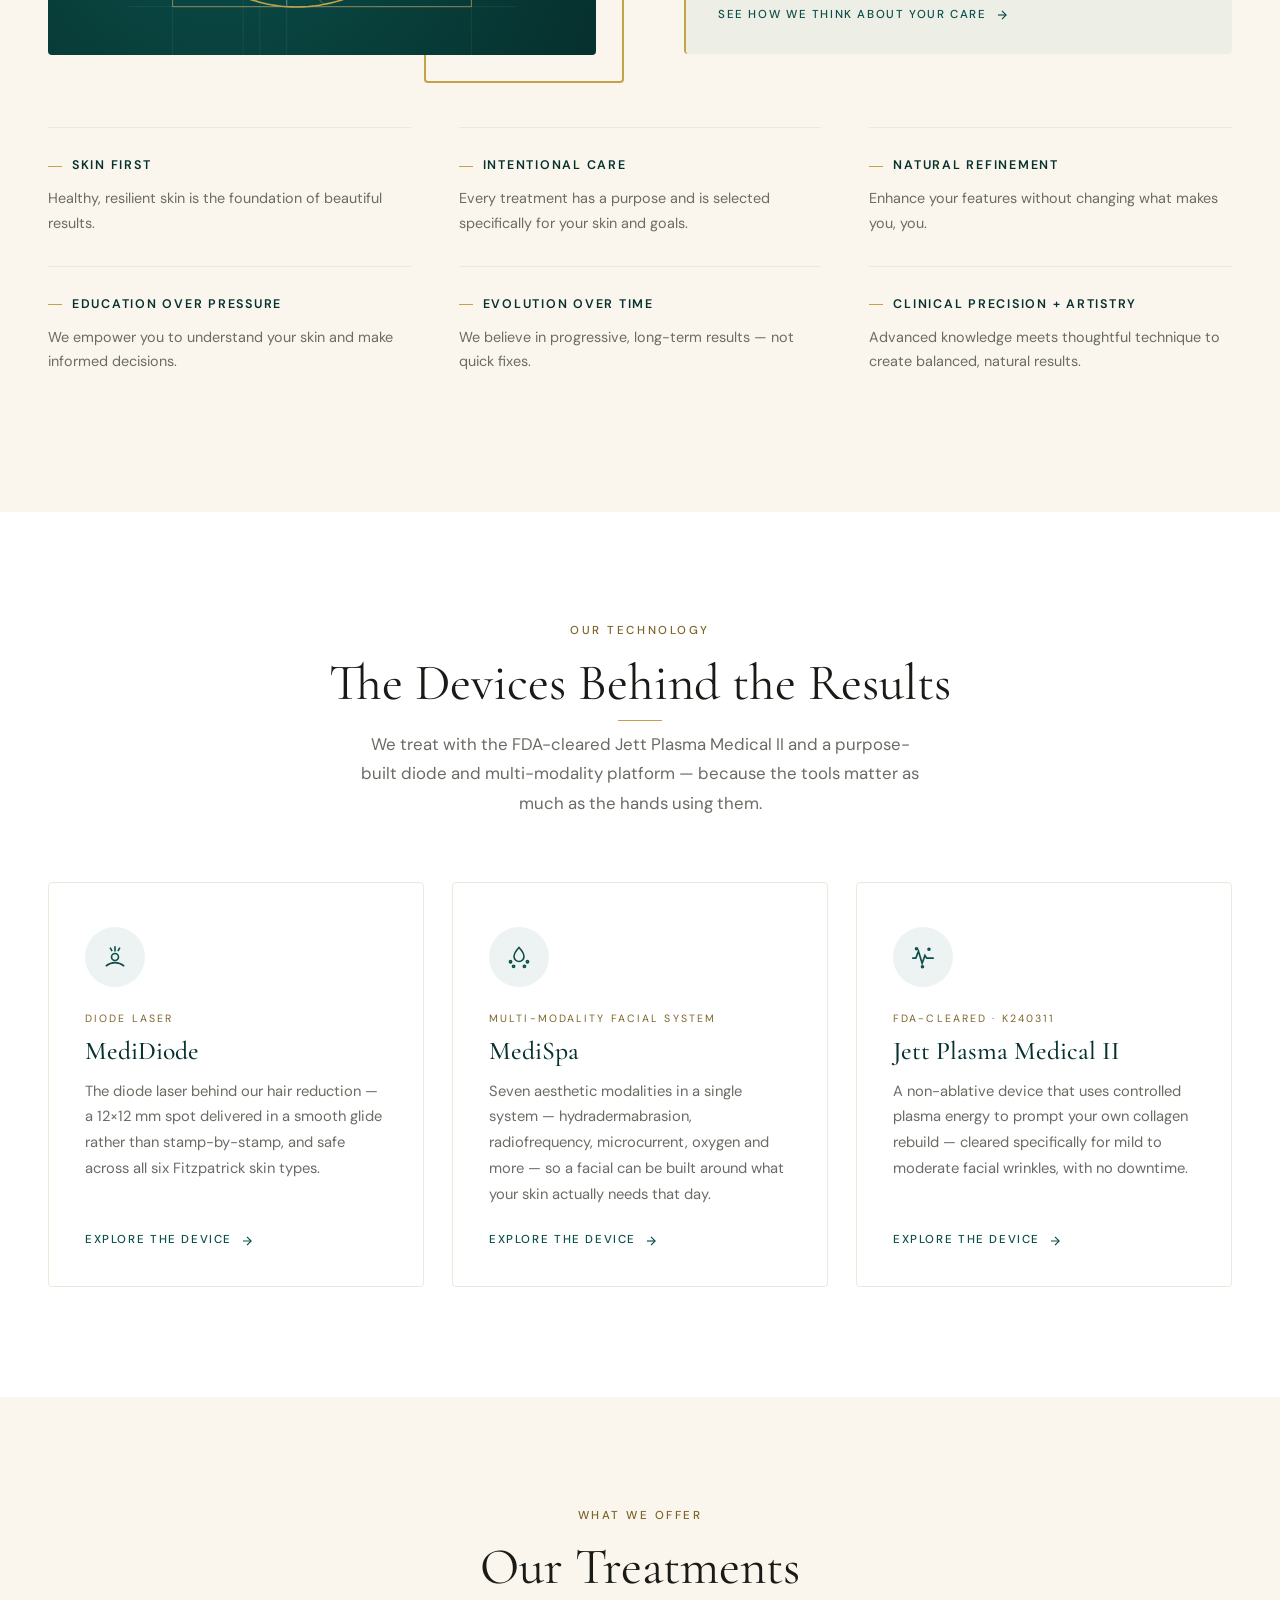
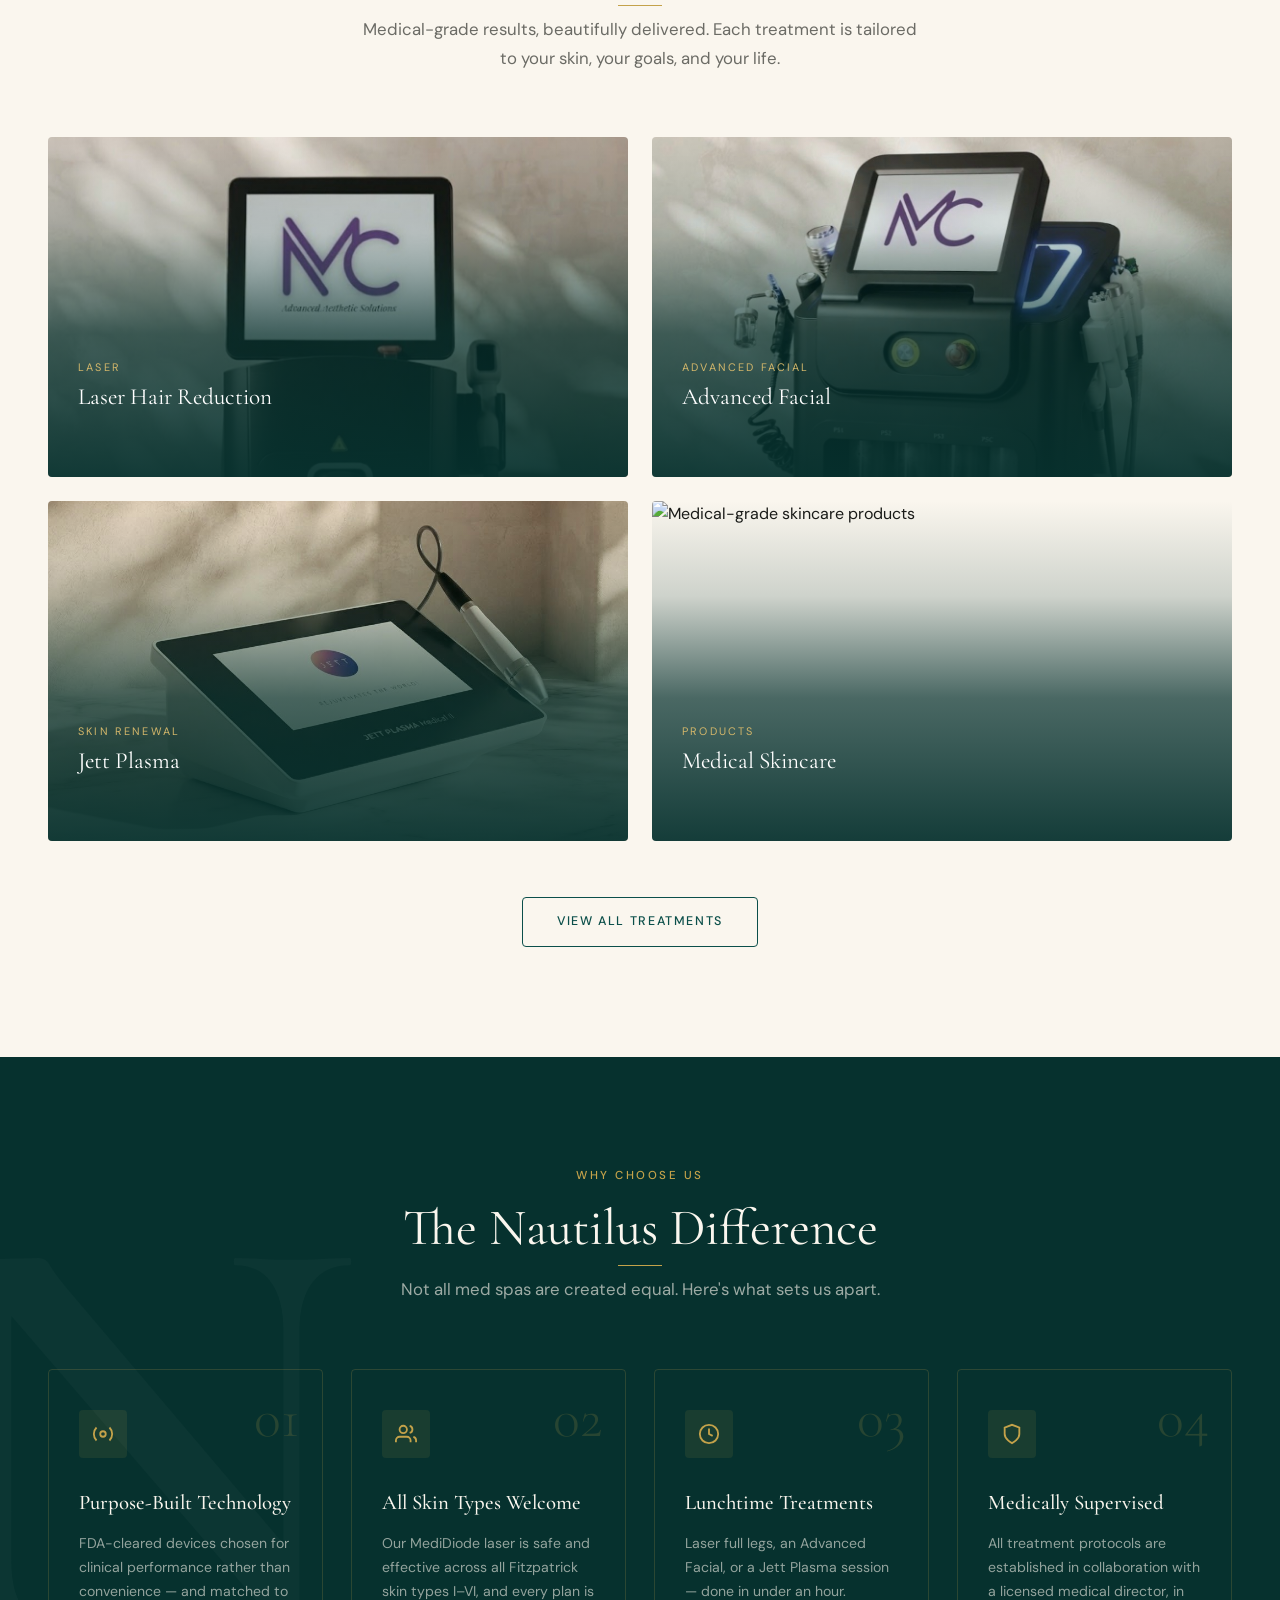
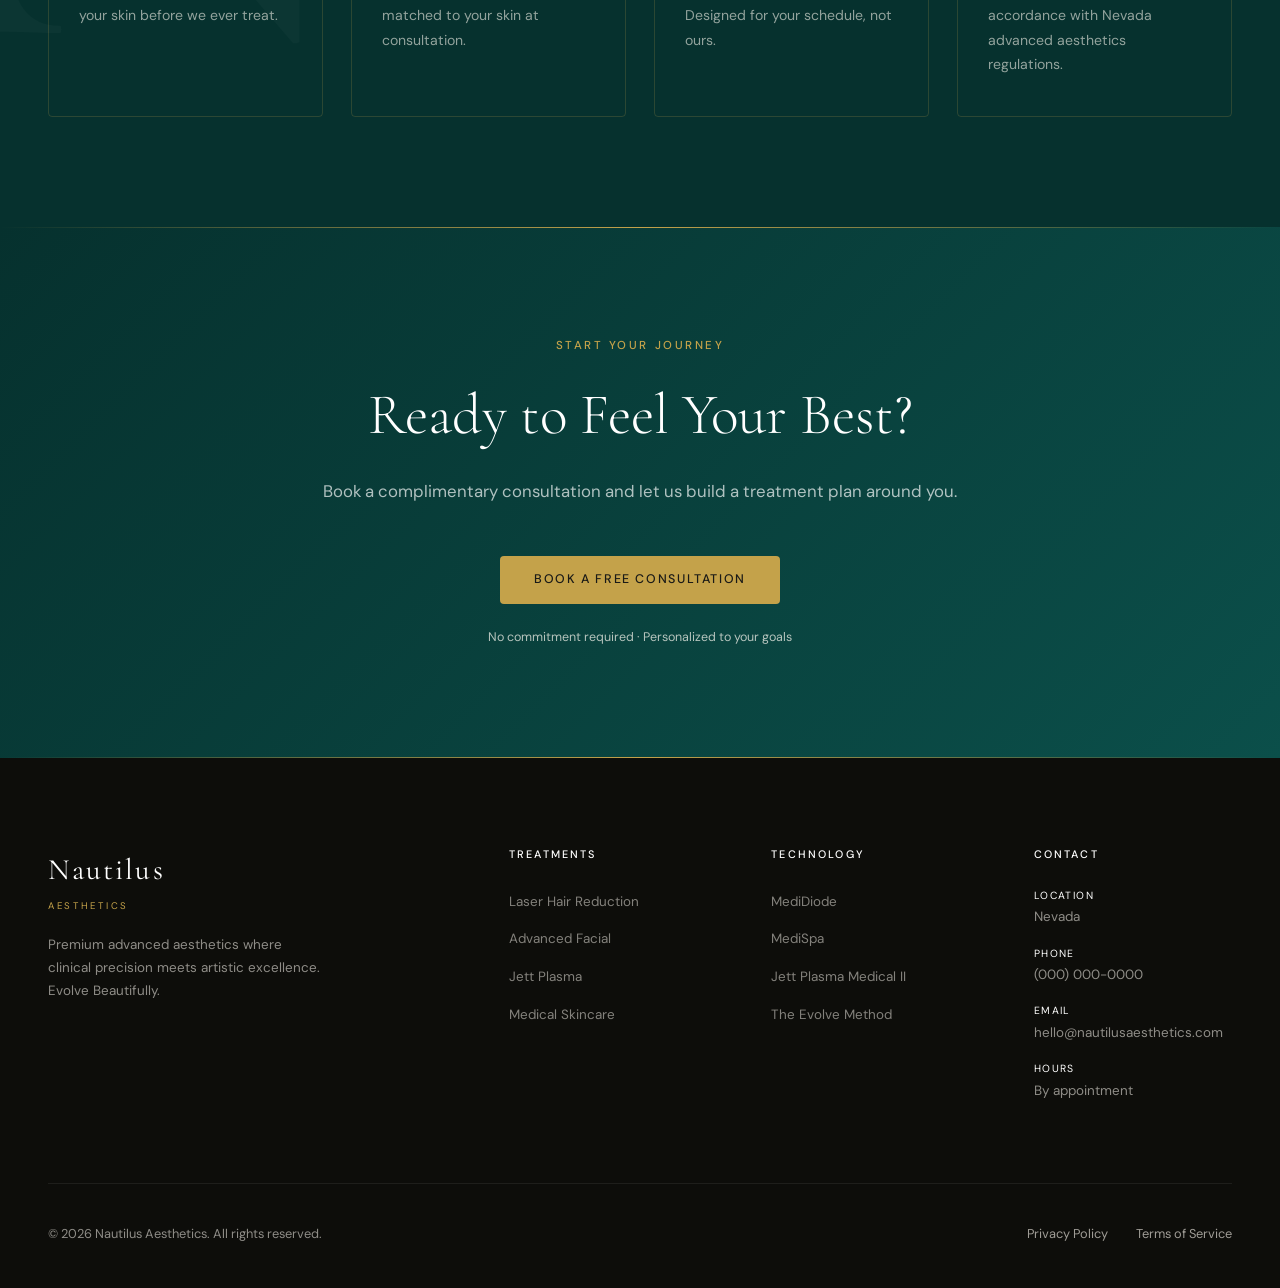
==== commit ba64bc1f: "Bring small gold labels and photo-overlay text up to WCAG AA Brush gold (#C4A24A) on ivory is 2.26:1" ====
--- a/index.html
+++ b/index.html
@@ -353,7 +353,7 @@
 
       <div class="why__cards">
         <div class="why-card fade-up delay-1">
-          <span class="why-card__num">01</span>
+          <span class="why-card__num" aria-hidden="true">01</span>
           <div class="why-card__icon">
             <svg width="22" height="22" fill="none" stroke="currentColor" stroke-width="2" viewBox="0 0 24 24"><circle cx="12" cy="12" r="3"/><path d="M19.07 4.93a10 10 0 0 1 0 14.14M4.93 4.93a10 10 0 0 0 0 14.14"/></svg>
           </div>
@@ -362,7 +362,7 @@
         </div>
 
         <div class="why-card fade-up delay-2">
-          <span class="why-card__num">02</span>
+          <span class="why-card__num" aria-hidden="true">02</span>
           <div class="why-card__icon">
             <svg width="22" height="22" fill="none" stroke="currentColor" stroke-width="2" viewBox="0 0 24 24"><path d="M17 21v-2a4 4 0 0 0-4-4H5a4 4 0 0 0-4 4v2"/><circle cx="9" cy="7" r="4"/><path d="M23 21v-2a4 4 0 0 0-3-3.87"/><path d="M16 3.13a4 4 0 0 1 0 7.75"/></svg>
           </div>
@@ -371,7 +371,7 @@
         </div>
 
         <div class="why-card fade-up delay-3">
-          <span class="why-card__num">03</span>
+          <span class="why-card__num" aria-hidden="true">03</span>
           <div class="why-card__icon">
             <svg width="22" height="22" fill="none" stroke="currentColor" stroke-width="2" viewBox="0 0 24 24"><circle cx="12" cy="12" r="10"/><polyline points="12 6 12 12 16 14"/></svg>
           </div>
@@ -380,7 +380,7 @@
         </div>
 
         <div class="why-card fade-up delay-4">
-          <span class="why-card__num">04</span>
+          <span class="why-card__num" aria-hidden="true">04</span>
           <div class="why-card__icon">
             <svg width="22" height="22" fill="none" stroke="currentColor" stroke-width="2" viewBox="0 0 24 24"><path d="M12 22s8-4 8-10V5l-8-3-8 3v7c0 6 8 10 8 10z"/></svg>
           </div>
--- a/css/styles.css
+++ b/css/styles.css
@@ -15,6 +15,7 @@
   --clr-primary-dark:  #06312E;   /* Deep teal, dark */
   --clr-accent:        #C4A24A;   /* Brushed gold */
   --clr-accent-light:  #d4b76a;
+  --clr-accent-deep:   #7B6428;   /* Gold for small text on light grounds (brand gold fails there) */
   --clr-ivory:         #FAF6EE;   /* Warm ivory */
   --clr-ivory-dark:    #ede8dc;
   --clr-text:          #1A1A17;   /* Warm black */
@@ -70,9 +71,13 @@
   font-weight: 500;
   letter-spacing: 0.22em;
   text-transform: uppercase;
-  color: var(--clr-accent);
+  color: var(--clr-accent-deep);
   margin-bottom: 14px;
 }
+/* On dark or photographic grounds the brighter golds pass and read better */
+.section--dark .section-tag,
+.device-hero .section-tag { color: var(--clr-accent); }
+.page-hero .section-tag { color: var(--clr-accent-light); }
 .section-title {
   font-family: var(--font-display);
   font-size: clamp(2rem, 4vw, 3.25rem);
@@ -263,7 +268,7 @@
 .hero__overlay {
   position: absolute;
   inset: 0;
-  background: linear-gradient(135deg, rgba(var(--clr-primary-dark-rgb),0.88) 0%, rgba(var(--clr-primary-dark-rgb),0.6) 50%, rgba(var(--clr-primary-rgb),0.4) 100%);
+  background: linear-gradient(135deg, rgba(var(--clr-primary-dark-rgb),0.9) 0%, rgba(var(--clr-primary-dark-rgb),0.72) 50%, rgba(var(--clr-primary-dark-rgb),0.55) 100%);
 }
 .hero__content {
   position: relative;
@@ -277,7 +282,7 @@
   font-size: 0.72rem;
   letter-spacing: 0.28em;
   text-transform: uppercase;
-  color: var(--clr-accent);
+  color: var(--clr-accent-light);
   margin-bottom: 28px;
 }
 .hero__eyebrow::before {
@@ -322,7 +327,7 @@
   flex-direction: column;
   align-items: center;
   gap: 10px;
-  color: rgba(255,255,255,0.45);
+  color: rgba(var(--clr-ivory-rgb), 0.9);
   font-size: 0.67rem;
   letter-spacing: 0.18em;
   text-transform: uppercase;
@@ -471,11 +476,11 @@
 .service-card__overlay {
   position: absolute;
   inset: 0;
-  background: linear-gradient(to top, rgba(var(--clr-primary-dark-rgb),0.92) 0%, rgba(var(--clr-primary-dark-rgb),0.2) 55%, transparent 100%);
+  background: linear-gradient(to top, rgba(var(--clr-primary-dark-rgb),0.94) 0%, rgba(var(--clr-primary-dark-rgb),0.72) 42%, rgba(var(--clr-primary-dark-rgb),0.18) 72%, transparent 100%);
   transition: var(--transition-med);
 }
 .service-card:hover .service-card__overlay {
-  background: linear-gradient(to top, rgba(var(--clr-primary-dark-rgb),0.97) 0%, rgba(var(--clr-primary-dark-rgb),0.55) 60%, rgba(var(--clr-primary-dark-rgb),0.1) 100%);
+  background: linear-gradient(to top, rgba(var(--clr-primary-dark-rgb),0.97) 0%, rgba(var(--clr-primary-dark-rgb),0.8) 45%, rgba(var(--clr-primary-dark-rgb),0.25) 80%, rgba(var(--clr-primary-dark-rgb),0.1) 100%);
 }
 .service-card__body {
   position: absolute;
@@ -487,7 +492,7 @@
   font-size: 0.68rem;
   letter-spacing: 0.2em;
   text-transform: uppercase;
-  color: var(--clr-accent);
+  color: var(--clr-accent-light);
   margin-bottom: 8px;
 }
 .service-card__name {
@@ -515,7 +520,7 @@
   font-size: 0.72rem;
   letter-spacing: 0.14em;
   text-transform: uppercase;
-  color: var(--clr-accent);
+  color: var(--clr-accent-light);
   margin-top: 14px;
   max-height: 0;
   overflow: hidden;
@@ -539,7 +544,7 @@
   content: '';
   position: absolute;
   inset: 0;
-  background: linear-gradient(to bottom, rgba(var(--clr-primary-dark-rgb),0.55) 0%, rgba(var(--clr-primary-dark-rgb),0.88) 100%);
+  background: linear-gradient(to bottom, rgba(var(--clr-primary-dark-rgb),0.66) 0%, rgba(var(--clr-primary-dark-rgb),0.9) 100%);
 }
 .page-hero__content { position: relative; z-index: 1; }
 .page-hero__title {
@@ -747,7 +752,7 @@
   font-size: 1.05rem;
   margin-bottom: 52px;
 }
-.cta-banner__note { margin-top: 24px; font-size: 0.78rem; color: rgba(255,255,255,0.38); }
+.cta-banner__note { margin-top: 24px; font-size: 0.78rem; color: rgba(var(--clr-ivory-rgb), 0.72); }
 
 /* ---- Footer --------------------------------------------------- */
 .footer {
@@ -808,7 +813,7 @@
 }
 .footer__copy { font-size: 0.8rem; }
 .footer__legal { display: flex; gap: 28px; }
-.footer__legal a { font-size: 0.8rem; color: rgba(250,246,238,0.35); transition: color var(--transition-fast); }
+.footer__legal a { font-size: 0.8rem; color: rgba(var(--clr-ivory-rgb), 0.62); transition: color var(--transition-fast); }
 .footer__legal a:hover { color: var(--clr-accent); }
 
 /* ---- About Page ----------------------------------------------- */
@@ -1050,7 +1055,7 @@
   font-size: 0.66rem;
   letter-spacing: 0.2em;
   text-transform: uppercase;
-  color: var(--clr-accent);
+  color: var(--clr-accent-deep);
   margin-bottom: 8px;
 }
 .device-card__name {
@@ -1124,7 +1129,7 @@
   margin: 0 auto 18px;
   border-radius: 50%;
   border: 1px solid var(--clr-accent);
-  color: var(--clr-accent);
+  color: var(--clr-accent-deep);
   display: flex;
   align-items: center;
   justify-content: center;
@@ -1214,7 +1219,7 @@
 }
 .modality__name span {
   font-size: 0.7rem;
-  color: var(--clr-accent);
+  color: var(--clr-accent-deep);
   letter-spacing: 0.1em;
 }
 .modality__desc {
@@ -1292,7 +1297,7 @@
   font-size: 0.66rem;
   letter-spacing: 0.18em;
   text-transform: uppercase;
-  color: var(--clr-accent);
+  color: var(--clr-accent-deep);
   margin-bottom: 8px;
 }
 .spec__value {
@@ -1314,7 +1319,7 @@
   font-size: 0.68rem;
   letter-spacing: 0.18em;
   text-transform: uppercase;
-  color: var(--clr-accent);
+  color: var(--clr-accent-deep);
   margin-bottom: 12px;
 }
 .expect p {
